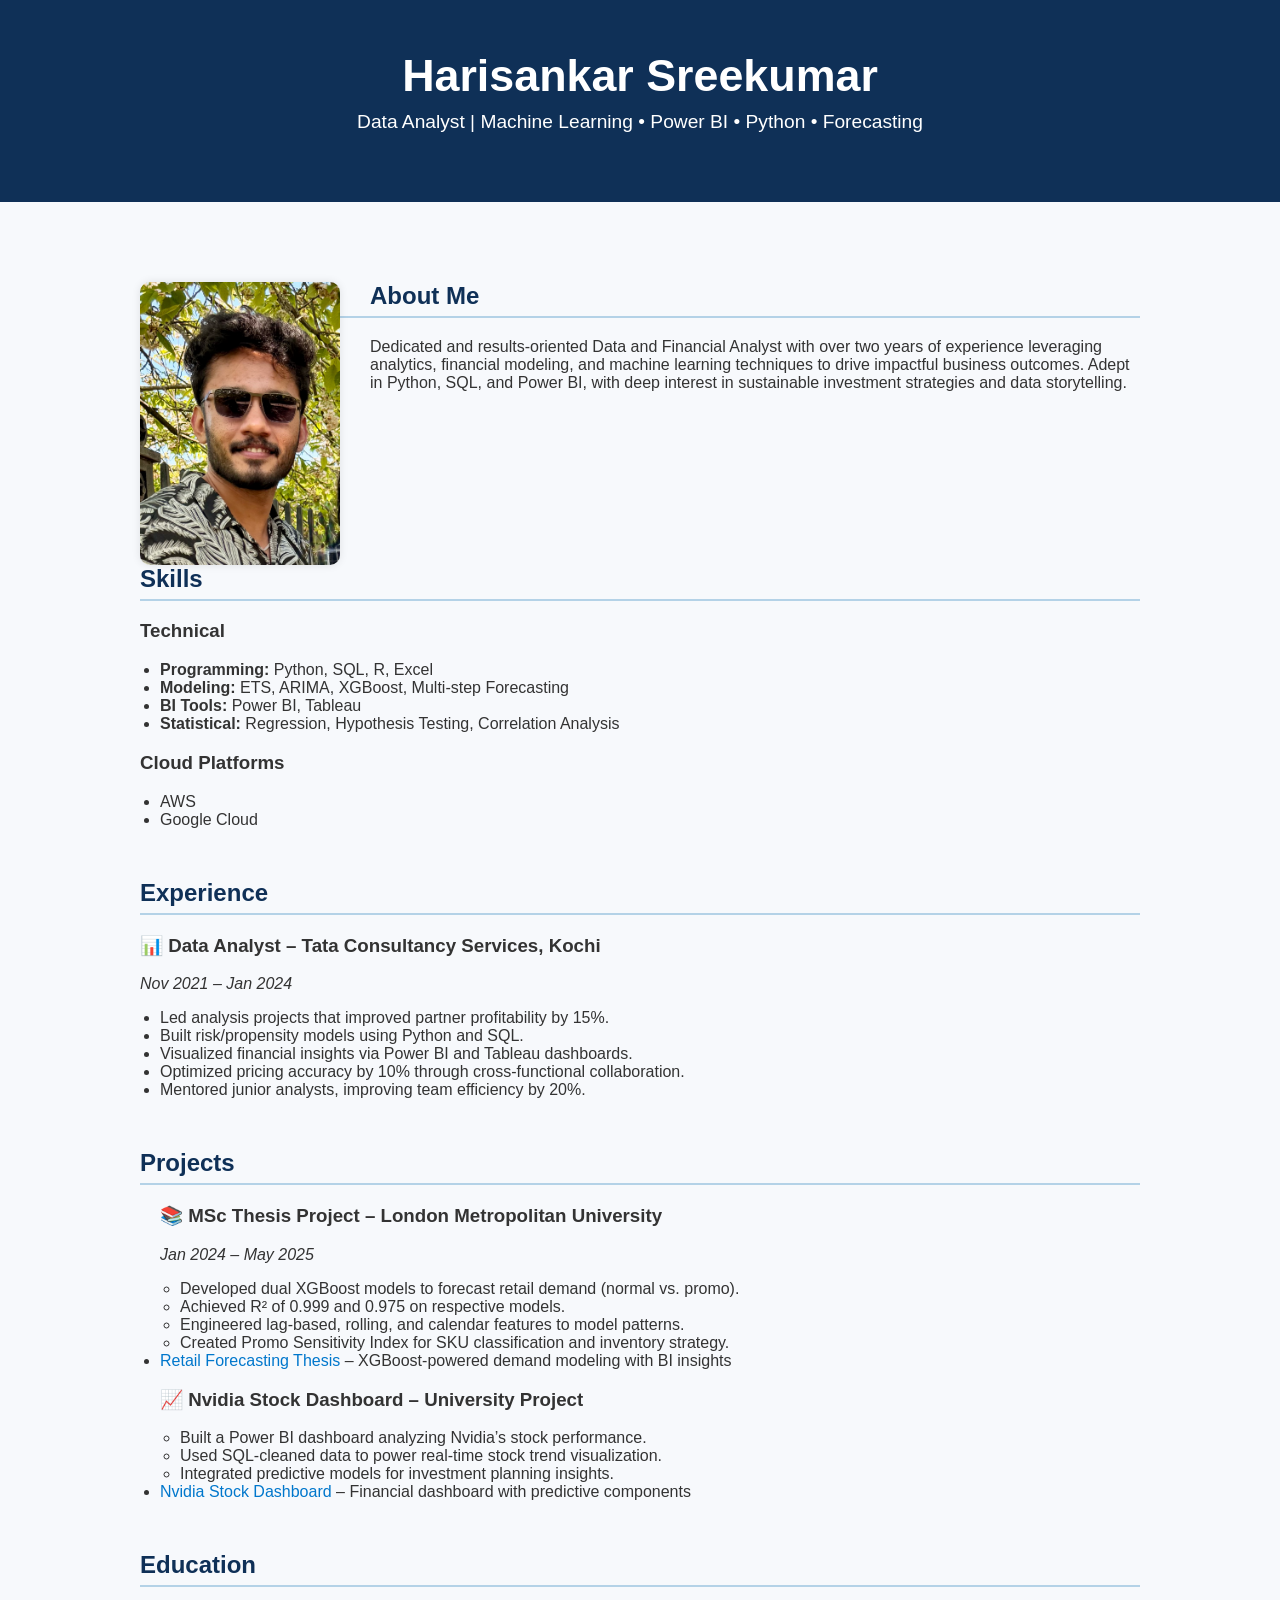
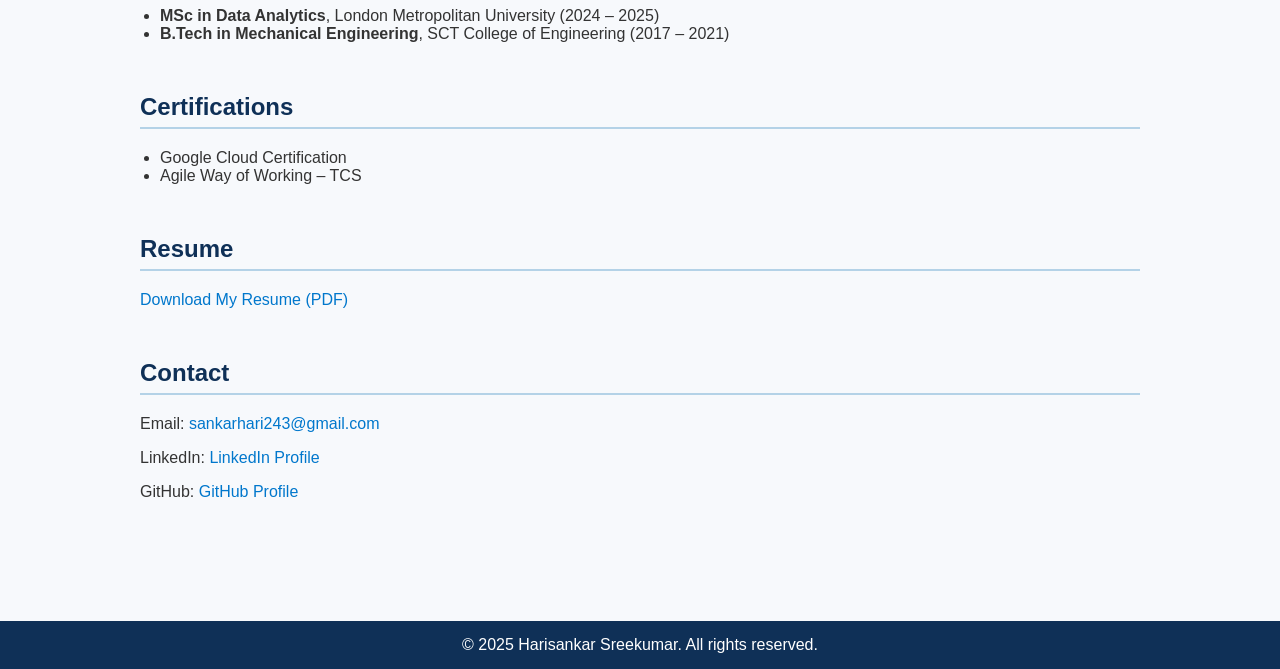
==== index.html @ 7bd5acf5 "Update index.html" ====
<!DOCTYPE html>
<html lang="en">
<head>
  <meta charset="UTF-8" />
  <meta name="viewport" content="width=device-width, initial-scale=1.0"/>
  <title>Harisankar Sreekumar | Data Analyst Portfolio</title>
  <style>
    body {
      font-family: 'Segoe UI', Tahoma, Geneva, Verdana, sans-serif;
      background: #f7f9fc;
      color: #333;
      margin: 0;
      padding: 0;
    }

    header {
      background: #0f3057;
      color: white;
      text-align: center;
      padding: 50px 20px;
    }

    header h1 {
      margin: 0;
      font-size: 2.8rem;
    }

    header p {
      margin-top: 10px;
      font-size: 1.2rem;
      font-weight: 300;
    }

    .container {
      max-width: 1000px;
      margin: auto;
      padding: 30px 20px;
    }

    .about-photo {
      float: left;
      width: 200px;
      margin-right: 30px;
      border-radius: 10px;
      box-shadow: 0 0 8px rgba(0,0,0,0.1);
    }

    h2 {
      color: #0f3057;
      border-bottom: 2px solid #b4d2e7;
      padding-bottom: 6px;
      margin-top: 50px;
    }

    ul {
      padding-left: 20px;
    }

    a {
      color: #0077cc;
      text-decoration: none;
    }

    a:hover {
      text-decoration: underline;
    }

    .section {
      margin-bottom: 40px;
      clear: both;
    }

    footer {
      background: #0f3057;
      color: white;
      text-align: center;
      padding: 15px;
      margin-top: 50px;
    }
  </style>
</head>
<body>

<header>
  <h1>Harisankar Sreekumar</h1>
  <p>Data Analyst | Machine Learning • Power BI • Python • Forecasting</p>
</header>

<div class="container">

  <div class="section">
    <img src="profile.jpg" alt="Harisankar Sreekumar" class="about-photo">
    <h2>About Me</h2>
    <p>
      Dedicated and results-oriented Data and Financial Analyst with over two years of experience leveraging analytics, financial modeling, and machine learning techniques to drive impactful business outcomes. Adept in Python, SQL, and Power BI, with deep interest in sustainable investment strategies and data storytelling.
    </p>
  </div>

  <div class="section">
    <h2>Skills</h2>
    <h3>Technical</h3>
    <ul>
      <li><strong>Programming:</strong> Python, SQL, R, Excel</li>
      <li><strong>Modeling:</strong> ETS, ARIMA, XGBoost, Multi-step Forecasting</li>
      <li><strong>BI Tools:</strong> Power BI, Tableau</li>
      <li><strong>Statistical:</strong> Regression, Hypothesis Testing, Correlation Analysis</li>
    </ul>
    <h3>Cloud Platforms</h3>
    <ul>
      <li>AWS</li>
      <li>Google Cloud</li>
    </ul>
  </div>

  <div class="section">
    <h2>Experience</h2>

    <h3>📊 Data Analyst – Tata Consultancy Services, Kochi</h3>
    <p><em>Nov 2021 – Jan 2024</em></p>
    <ul>
      <li>Led analysis projects that improved partner profitability by 15%.</li>
      <li>Built risk/propensity models using Python and SQL.</li>
      <li>Visualized financial insights via Power BI and Tableau dashboards.</li>
      <li>Optimized pricing accuracy by 10% through cross-functional collaboration.</li>
      <li>Mentored junior analysts, improving team efficiency by 20%.</li>
    </ul>

  </div>

  <div class="section">
    <h2>Projects</h2>
    <ul>
      <h3>📚 MSc Thesis Project – London Metropolitan University</h3>
    <p><em>Jan 2024 – May 2025</em></p>
    <ul>
      <li>Developed dual XGBoost models to forecast retail demand (normal vs. promo).</li>
      <li>Achieved R² of 0.999 and 0.975 on respective models.</li>
      <li>Engineered lag-based, rolling, and calendar features to model patterns.</li>
      <li>Created Promo Sensitivity Index for SKU classification and inventory strategy.</li>
    </ul>
      <li><a href="https://github.com/HarisankarSreekumar/retail-forecasting-thesis" target="_blank">Retail Forecasting Thesis</a> – XGBoost-powered demand modeling with BI insights</li>
       <h3>📈 Nvidia Stock Dashboard – University Project</h3>
    <ul>
      <li>Built a Power BI dashboard analyzing Nvidia’s stock performance.</li>
      <li>Used SQL-cleaned data to power real-time stock trend visualization.</li>
      <li>Integrated predictive models for investment planning insights.</li>
    </ul>
      <li><a href="https://github.com/HarisankarSreekumar/nvidia-stock-dashboard" target="_blank">Nvidia Stock Dashboard</a> – Financial dashboard with predictive components</li>
    </ul>
  </div>

  <div class="section">
    <h2>Education</h2>
    <ul>
      <li><strong>MSc in Data Analytics</strong>, London Metropolitan University (2024 – 2025)</li>
      <li><strong>B.Tech in Mechanical Engineering</strong>, SCT College of Engineering (2017 – 2021)</li>
    </ul>
  </div>

  <div class="section">
    <h2>Certifications</h2>
    <ul>
      <li>Google Cloud Certification</li>
      <li>Agile Way of Working – TCS</li>
    </ul>
  </div>

  <div class="section">
    <h2>Resume</h2>
    <p><a href="resume.pdf" target="_blank">Download My Resume (PDF)</a></p>
  </div>

  <div class="section">
    <h2>Contact</h2>
    <p>Email: <a href="mailto:sankarhari243@gmail.com">sankarhari243@gmail.com</a></p>
    <p>LinkedIn: <a href="https://www.linkedin.com/in/your-linkedin" target="_blank">LinkedIn Profile</a></p>
    <p>GitHub: <a href="https://github.com/HarisankarSreekumar" target="_blank">GitHub Profile</a></p>
  </div>

</div>

<footer>
  &copy; 2025 Harisankar Sreekumar. All rights reserved.
</footer>

</body>
</html>
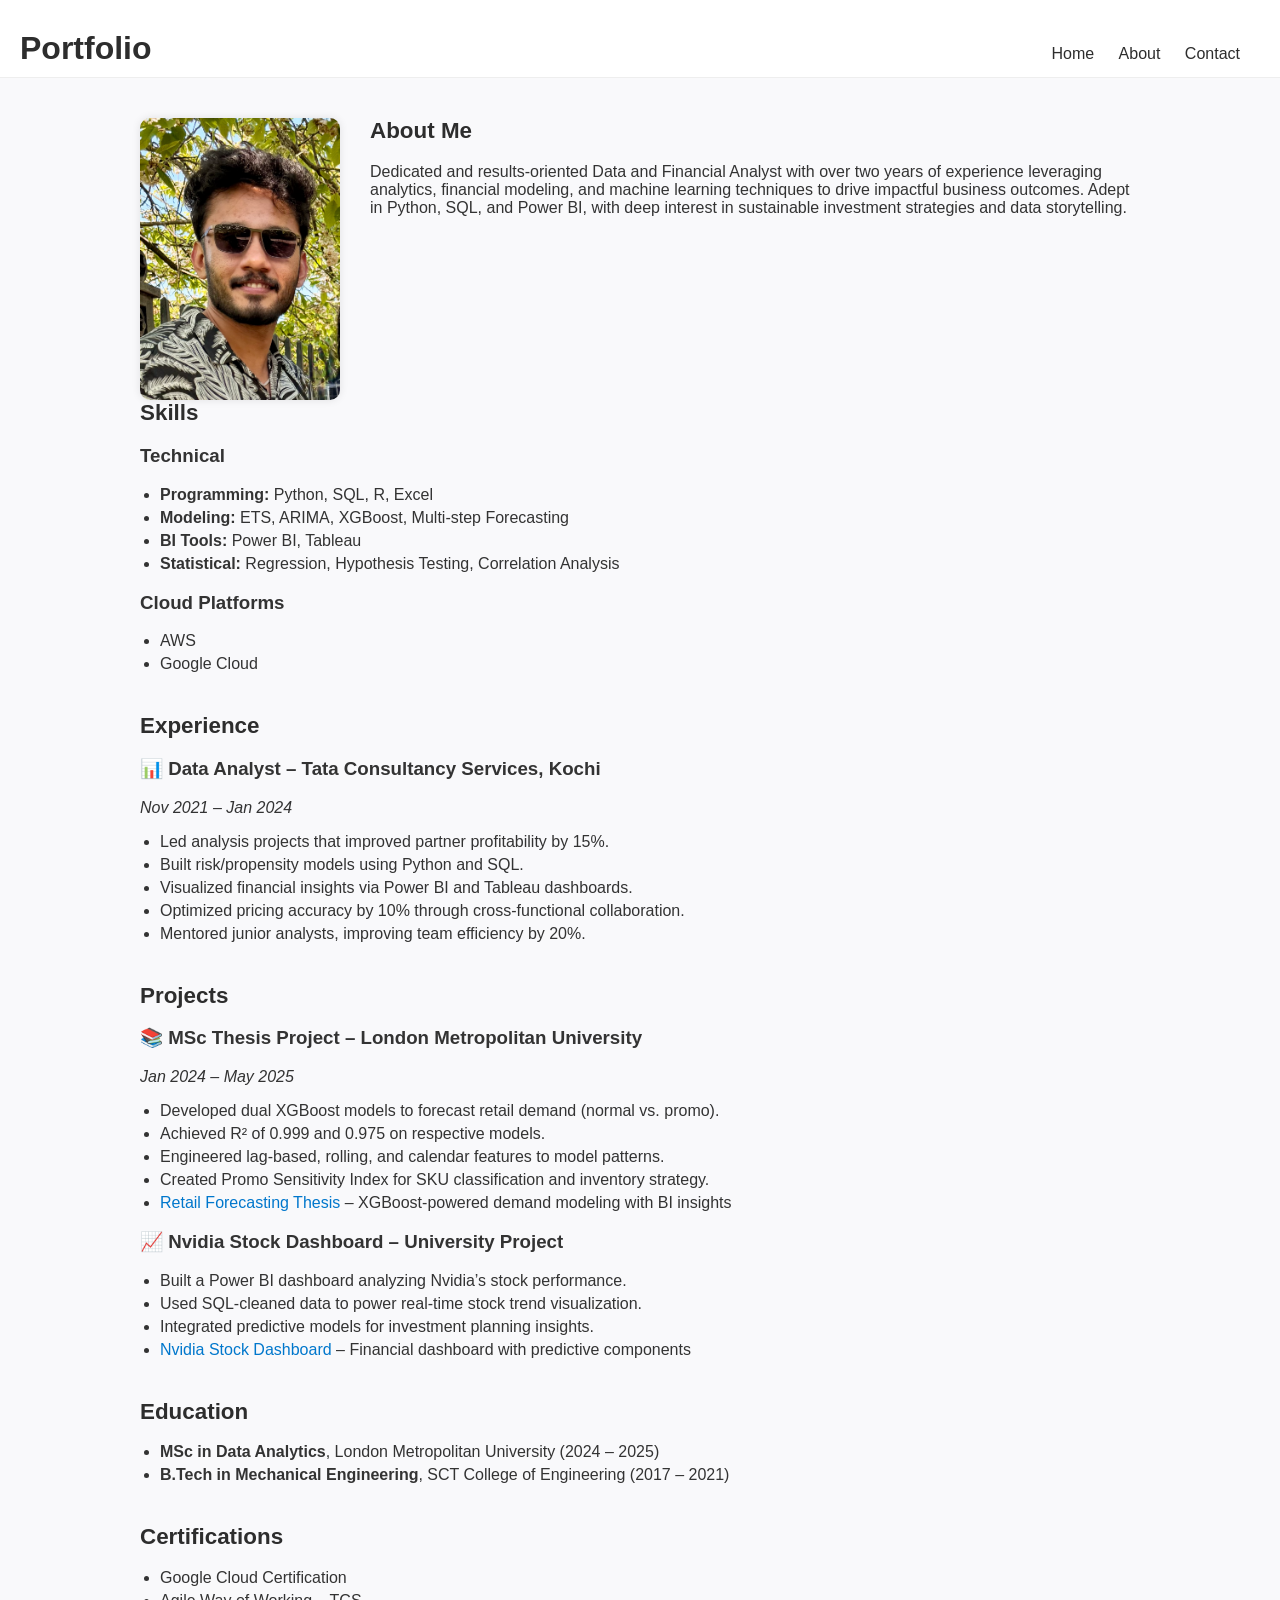
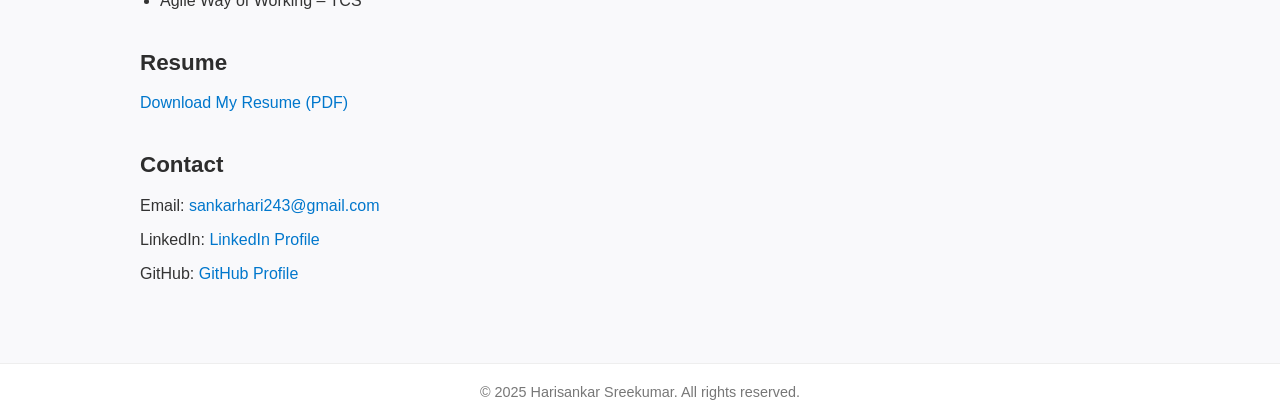
==== commit ebe741ec: "Update index.html" ====
--- a/index.html
+++ b/index.html
@@ -7,34 +7,46 @@
   <style>
     body {
       font-family: 'Segoe UI', Tahoma, Geneva, Verdana, sans-serif;
-      background: #f7f9fc;
+      background: #f9f9fb;
       color: #333;
       margin: 0;
       padding: 0;
     }
 
     header {
-      background: #0f3057;
-      color: white;
-      text-align: center;
-      padding: 50px 20px;
+      background: #fff;
+      padding: 30px 20px 10px;
+      text-align: left;
+      border-bottom: 1px solid #eee;
     }
 
     header h1 {
       margin: 0;
-      font-size: 2.8rem;
+      font-size: 2rem;
+      font-weight: bold;
+      color: #2d2d2d;
     }
 
-    header p {
-      margin-top: 10px;
-      font-size: 1.2rem;
-      font-weight: 300;
+    nav {
+      text-align: right;
+      padding: 10px 20px 0;
+    }
+
+    nav a {
+      color: #2d2d2d;
+      margin-left: 20px;
+      text-decoration: none;
     }
 
     .container {
       max-width: 1000px;
-      margin: auto;
-      padding: 30px 20px;
+      margin: 0 auto;
+      padding: 40px 20px;
+    }
+
+    .section {
+      margin-bottom: 40px;
+      clear: both;
     }
 
     .about-photo {
@@ -46,10 +58,9 @@
     }
 
     h2 {
-      color: #0f3057;
-      border-bottom: 2px solid #b4d2e7;
-      padding-bottom: 6px;
-      margin-top: 50px;
+      color: #2d2d2d;
+      font-size: 1.4rem;
+      margin-top: 0;
     }
 
     ul {
@@ -65,29 +76,34 @@
       text-decoration: underline;
     }
 
-    .section {
-      margin-bottom: 40px;
-      clear: both;
+    li {
+      margin-bottom: 5px;
     }
 
     footer {
-      background: #0f3057;
-      color: white;
+      background: #fff;
+      color: #777;
       text-align: center;
-      padding: 15px;
-      margin-top: 50px;
+      padding: 20px;
+      font-size: 0.9rem;
+      border-top: 1px solid #eee;
     }
   </style>
 </head>
 <body>
 
 <header>
-  <h1>Harisankar Sreekumar</h1>
-  <p>Data Analyst | Machine Learning • Power BI • Python • Forecasting</p>
+  <div style="display: flex; justify-content: space-between; align-items: center;">
+    <h1>Portfolio</h1>
+    <nav>
+      <a href="#">Home</a>
+      <a href="#">About</a>
+      <a href="#">Contact</a>
+    </nav>
+  </div>
 </header>
 
 <div class="container">
-
   <div class="section">
     <img src="profile.jpg" alt="Harisankar Sreekumar" class="about-photo">
     <h2>About Me</h2>
@@ -114,7 +130,6 @@
 
   <div class="section">
     <h2>Experience</h2>
-
     <h3>📊 Data Analyst – Tata Consultancy Services, Kochi</h3>
     <p><em>Nov 2021 – Jan 2024</em></p>
     <ul>
@@ -124,27 +139,24 @@
       <li>Optimized pricing accuracy by 10% through cross-functional collaboration.</li>
       <li>Mentored junior analysts, improving team efficiency by 20%.</li>
     </ul>
-
   </div>
 
   <div class="section">
     <h2>Projects</h2>
-    <ul>
-      <h3>📚 MSc Thesis Project – London Metropolitan University</h3>
+    <h3>📚 MSc Thesis Project – London Metropolitan University</h3>
     <p><em>Jan 2024 – May 2025</em></p>
     <ul>
       <li>Developed dual XGBoost models to forecast retail demand (normal vs. promo).</li>
       <li>Achieved R² of 0.999 and 0.975 on respective models.</li>
       <li>Engineered lag-based, rolling, and calendar features to model patterns.</li>
       <li>Created Promo Sensitivity Index for SKU classification and inventory strategy.</li>
+      <li><a href="https://github.com/HarisankarSreekumar/retail-forecasting-thesis" target="_blank">Retail Forecasting Thesis</a> – XGBoost-powered demand modeling with BI insights</li>
     </ul>
-      <li><a href="https://github.com/HarisankarSreekumar/retail-forecasting-thesis" target="_blank">Retail Forecasting Thesis</a> – XGBoost-powered demand modeling with BI insights</li>
-       <h3>📈 Nvidia Stock Dashboard – University Project</h3>
+    <h3>📈 Nvidia Stock Dashboard – University Project</h3>
     <ul>
       <li>Built a Power BI dashboard analyzing Nvidia’s stock performance.</li>
       <li>Used SQL-cleaned data to power real-time stock trend visualization.</li>
       <li>Integrated predictive models for investment planning insights.</li>
-    </ul>
       <li><a href="https://github.com/HarisankarSreekumar/nvidia-stock-dashboard" target="_blank">Nvidia Stock Dashboard</a> – Financial dashboard with predictive components</li>
     </ul>
   </div>
@@ -176,7 +188,6 @@
     <p>LinkedIn: <a href="https://www.linkedin.com/in/your-linkedin" target="_blank">LinkedIn Profile</a></p>
     <p>GitHub: <a href="https://github.com/HarisankarSreekumar" target="_blank">GitHub Profile</a></p>
   </div>
-
 </div>
 
 <footer>
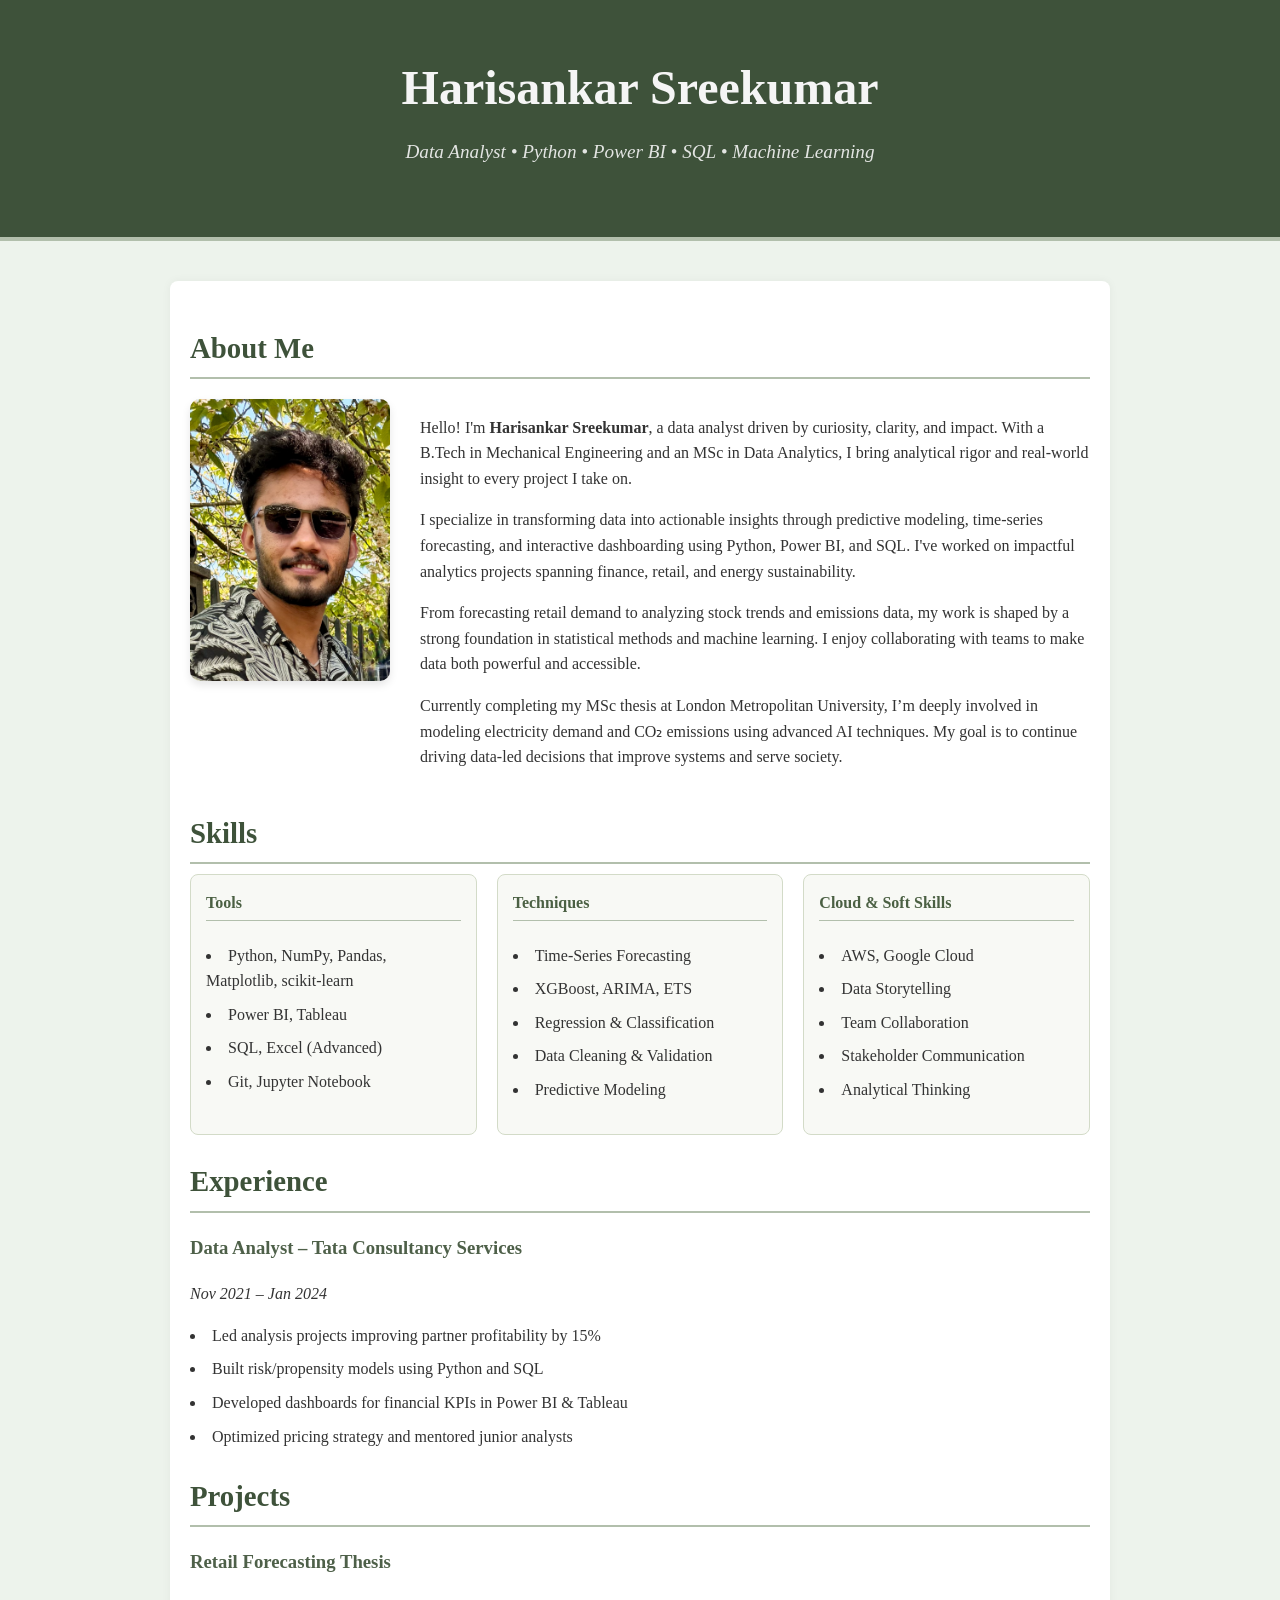
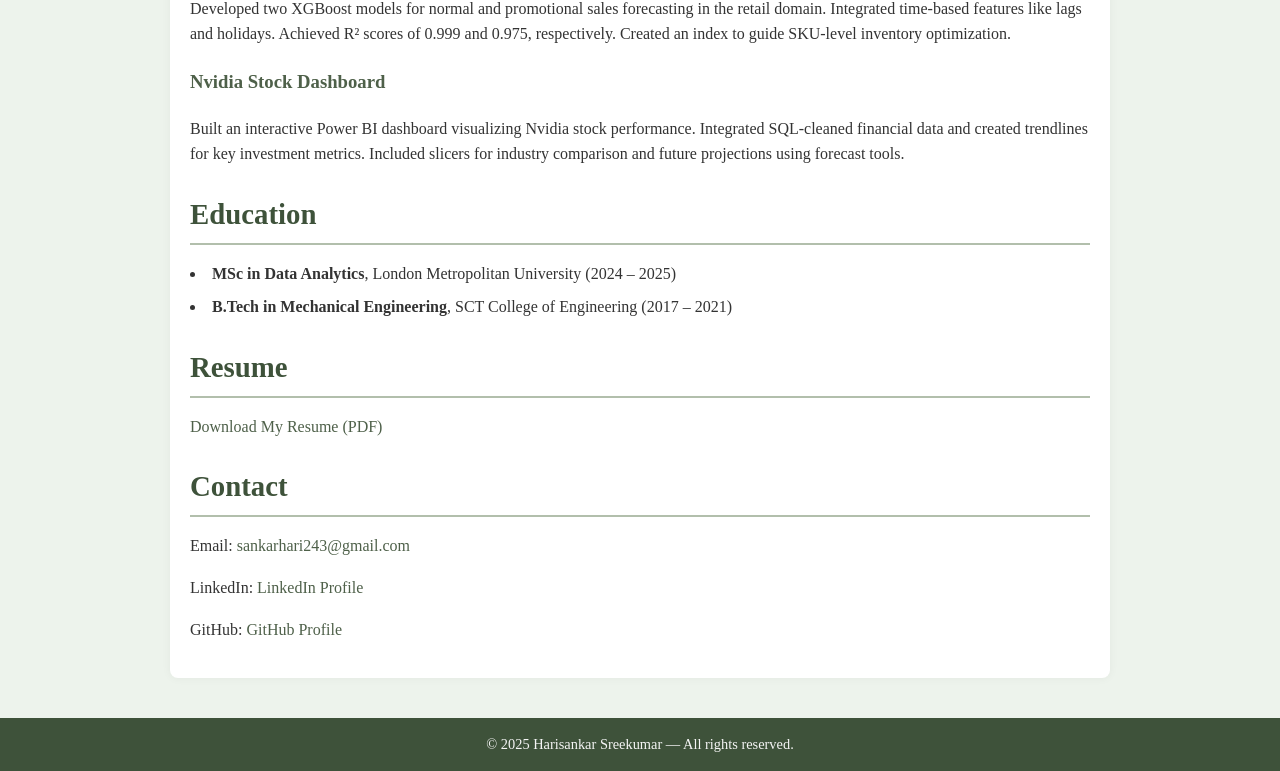
==== commit 39ad2ea2: "Update index.html" ====
--- a/index.html
+++ b/index.html
@@ -1,197 +1,217 @@
 <!DOCTYPE html>
 <html lang="en">
 <head>
-  <meta charset="UTF-8" />
+  <meta charset="UTF-8"/>
   <meta name="viewport" content="width=device-width, initial-scale=1.0"/>
   <title>Harisankar Sreekumar | Data Analyst Portfolio</title>
   <style>
     body {
-      font-family: 'Segoe UI', Tahoma, Geneva, Verdana, sans-serif;
-      background: #f9f9fb;
+      font-family: 'Georgia', serif;
+      line-height: 1.6;
+      background: #edf3ec;
       color: #333;
       margin: 0;
-      padding: 0;
-    }
-
+    }
     header {
-      background: #fff;
-      padding: 30px 20px 10px;
-      text-align: left;
-      border-bottom: 1px solid #eee;
-    }
-
+      background: #3e523a;
+      color: #f5f5f5;
+      padding: 50px 20px;
+      text-align: center;
+      border-bottom: 4px solid #b2bfac;
+    }
     header h1 {
       margin: 0;
-      font-size: 2rem;
-      font-weight: bold;
-      color: #2d2d2d;
-    }
-
-    nav {
-      text-align: right;
-      padding: 10px 20px 0;
-    }
-
-    nav a {
-      color: #2d2d2d;
-      margin-left: 20px;
+      font-size: 3rem;
+    }
+    header p {
+      margin-top: 10px;
+      font-size: 1.2rem;
+      opacity: 0.9;
+    }
+    .container {
+      max-width: 900px;
+      margin: 40px auto;
+      padding: 20px;
+      background: #fff;
+      box-shadow: 0 0 10px rgba(0,0,0,0.05);
+      border-radius: 8px;
+    }
+    h2 {
+      color: #3e523a;
+      font-size: 1.8rem;
+      margin-bottom: 10px;
+      padding-bottom: 6px;
+      border-bottom: 2px solid #b2bfac;
+    }
+    h3 {
+      color: #4e6049;
+      margin-top: 20px;
+    }
+    ul {
+      list-style-type: disc;
+      list-style-position: inside;
+      margin-left: 0;
+      padding-left: 0;
+    }
+    ul li {
+      margin-bottom: 8px;
+    }
+    a {
+      color: #4e6049;
       text-decoration: none;
     }
-
-    .container {
-      max-width: 1000px;
-      margin: 0 auto;
-      padding: 40px 20px;
-    }
-
-    .section {
-      margin-bottom: 40px;
-      clear: both;
-    }
-
-    .about-photo {
-      float: left;
-      width: 200px;
-      margin-right: 30px;
-      border-radius: 10px;
-      box-shadow: 0 0 8px rgba(0,0,0,0.1);
-    }
-
-    h2 {
-      color: #2d2d2d;
-      font-size: 1.4rem;
-      margin-top: 0;
-    }
-
-    ul {
-      padding-left: 20px;
-    }
-
-    a {
-      color: #0077cc;
-      text-decoration: none;
-    }
-
     a:hover {
       text-decoration: underline;
-    }
-
-    li {
-      margin-bottom: 5px;
-    }
-
+      color: #2c3a25;
+    }
+    .skills-grid {
+      display: flex;
+      flex-wrap: wrap;
+      gap: 20px;
+    }
+    .skill-box {
+      flex: 1 1 28%;
+      background: #f8f9f5;
+      border: 1px solid #d3dbc8;
+      border-radius: 8px;
+      padding: 15px;
+    }
+    .skill-box h4 {
+      margin-top: 0;
+      color: #4b6043;
+      border-bottom: 1px solid #b2bfac;
+      padding-bottom: 5px;
+    }
+    .about-section {
+      display: flex;
+      align-items: flex-start;
+      gap: 30px;
+      flex-wrap: wrap;
+      margin-top: 20px;
+    }
+    .about-photo {
+      flex: 0 0 200px;
+      max-width: 200px;
+      border-radius: 10px;
+      object-fit: cover;
+      box-shadow: 0 4px 8px rgba(0,0,0,0.1);
+    }
+    .about-text {
+      flex: 1;
+      min-width: 260px;
+    }
     footer {
-      background: #fff;
-      color: #777;
+      background: #3e523a;
+      color: #f5f5f5;
       text-align: center;
-      padding: 20px;
+      padding: 15px;
       font-size: 0.9rem;
-      border-top: 1px solid #eee;
+      margin-top: 40px;
     }
   </style>
 </head>
 <body>
 
 <header>
-  <div style="display: flex; justify-content: space-between; align-items: center;">
-    <h1>Portfolio</h1>
-    <nav>
-      <a href="#">Home</a>
-      <a href="#">About</a>
-      <a href="#">Contact</a>
-    </nav>
-  </div>
+  <h1>Harisankar Sreekumar</h1>
+  <p><em>Data Analyst • Python • Power BI • SQL • Machine Learning</em></p>
 </header>
 
 <div class="container">
-  <div class="section">
-    <img src="profile.jpg" alt="Harisankar Sreekumar" class="about-photo">
+
+  <section>
     <h2>About Me</h2>
-    <p>
-      Dedicated and results-oriented Data and Financial Analyst with over two years of experience leveraging analytics, financial modeling, and machine learning techniques to drive impactful business outcomes. Adept in Python, SQL, and Power BI, with deep interest in sustainable investment strategies and data storytelling.
-    </p>
-  </div>
-
-  <div class="section">
+    <div class="about-section">
+      <img src="profile.jpg" alt="Harisankar Sreekumar" class="about-photo" />
+      <div class="about-text">
+        <p>Hello! I'm <strong>Harisankar Sreekumar</strong>, a data analyst driven by curiosity, clarity, and impact. With a B.Tech in Mechanical Engineering and an MSc in Data Analytics, I bring analytical rigor and real-world insight to every project I take on.</p>
+        <p>I specialize in transforming data into actionable insights through predictive modeling, time-series forecasting, and interactive dashboarding using Python, Power BI, and SQL. I've worked on impactful analytics projects spanning finance, retail, and energy sustainability.</p>
+        <p>From forecasting retail demand to analyzing stock trends and emissions data, my work is shaped by a strong foundation in statistical methods and machine learning. I enjoy collaborating with teams to make data both powerful and accessible.</p>
+        <p>Currently completing my MSc thesis at London Metropolitan University, I’m deeply involved in modeling electricity demand and CO₂ emissions using advanced AI techniques. My goal is to continue driving data-led decisions that improve systems and serve society.</p>
+      </div>
+    </div>
+  </section>
+
+  <section>
     <h2>Skills</h2>
-    <h3>Technical</h3>
-    <ul>
-      <li><strong>Programming:</strong> Python, SQL, R, Excel</li>
-      <li><strong>Modeling:</strong> ETS, ARIMA, XGBoost, Multi-step Forecasting</li>
-      <li><strong>BI Tools:</strong> Power BI, Tableau</li>
-      <li><strong>Statistical:</strong> Regression, Hypothesis Testing, Correlation Analysis</li>
-    </ul>
-    <h3>Cloud Platforms</h3>
-    <ul>
-      <li>AWS</li>
-      <li>Google Cloud</li>
-    </ul>
-  </div>
-
-  <div class="section">
+    <div class="skills-grid">
+      <div class="skill-box">
+        <h4>Tools</h4>
+        <ul>
+          <li>Python, NumPy, Pandas, Matplotlib, scikit-learn</li>
+          <li>Power BI, Tableau</li>
+          <li>SQL, Excel (Advanced)</li>
+          <li>Git, Jupyter Notebook</li>
+        </ul>
+      </div>
+      <div class="skill-box">
+        <h4>Techniques</h4>
+        <ul>
+          <li>Time-Series Forecasting</li>
+          <li>XGBoost, ARIMA, ETS</li>
+          <li>Regression & Classification</li>
+          <li>Data Cleaning & Validation</li>
+          <li>Predictive Modeling</li>
+        </ul>
+      </div>
+      <div class="skill-box">
+        <h4>Cloud & Soft Skills</h4>
+        <ul>
+          <li>AWS, Google Cloud</li>
+          <li>Data Storytelling</li>
+          <li>Team Collaboration</li>
+          <li>Stakeholder Communication</li>
+          <li>Analytical Thinking</li>
+        </ul>
+      </div>
+    </div>
+  </section>
+
+  <section>
     <h2>Experience</h2>
-    <h3>📊 Data Analyst – Tata Consultancy Services, Kochi</h3>
+    <h3>Data Analyst – Tata Consultancy Services</h3>
     <p><em>Nov 2021 – Jan 2024</em></p>
     <ul>
-      <li>Led analysis projects that improved partner profitability by 15%.</li>
-      <li>Built risk/propensity models using Python and SQL.</li>
-      <li>Visualized financial insights via Power BI and Tableau dashboards.</li>
-      <li>Optimized pricing accuracy by 10% through cross-functional collaboration.</li>
-      <li>Mentored junior analysts, improving team efficiency by 20%.</li>
+      <li>Led analysis projects improving partner profitability by 15%</li>
+      <li>Built risk/propensity models using Python and SQL</li>
+      <li>Developed dashboards for financial KPIs in Power BI & Tableau</li>
+      <li>Optimized pricing strategy and mentored junior analysts</li>
     </ul>
-  </div>
-
-  <div class="section">
+  </section>
+
+  <section>
     <h2>Projects</h2>
-    <h3>📚 MSc Thesis Project – London Metropolitan University</h3>
-    <p><em>Jan 2024 – May 2025</em></p>
-    <ul>
-      <li>Developed dual XGBoost models to forecast retail demand (normal vs. promo).</li>
-      <li>Achieved R² of 0.999 and 0.975 on respective models.</li>
-      <li>Engineered lag-based, rolling, and calendar features to model patterns.</li>
-      <li>Created Promo Sensitivity Index for SKU classification and inventory strategy.</li>
-      <li><a href="https://github.com/HarisankarSreekumar/retail-forecasting-thesis" target="_blank">Retail Forecasting Thesis</a> – XGBoost-powered demand modeling with BI insights</li>
-    </ul>
-    <h3>📈 Nvidia Stock Dashboard – University Project</h3>
-    <ul>
-      <li>Built a Power BI dashboard analyzing Nvidia’s stock performance.</li>
-      <li>Used SQL-cleaned data to power real-time stock trend visualization.</li>
-      <li>Integrated predictive models for investment planning insights.</li>
-      <li><a href="https://github.com/HarisankarSreekumar/nvidia-stock-dashboard" target="_blank">Nvidia Stock Dashboard</a> – Financial dashboard with predictive components</li>
-    </ul>
-  </div>
-
-  <div class="section">
+    <h3><a href="https://github.com/HarisankarSreekumar/retail-forecasting-thesis" target="_blank">Retail Forecasting Thesis</a></h3>
+    <p>Developed two XGBoost models for normal and promotional sales forecasting in the retail domain. Integrated time-based features like lags and holidays. Achieved R² scores of 0.999 and 0.975, respectively. Created an index to guide SKU-level inventory optimization.</p>
+
+    <h3><a href="https://github.com/HarisankarSreekumar/nvidia-stock-dashboard" target="_blank">Nvidia Stock Dashboard</a></h3>
+    <p>Built an interactive Power BI dashboard visualizing Nvidia stock performance. Integrated SQL-cleaned financial data and created trendlines for key investment metrics. Included slicers for industry comparison and future projections using forecast tools.</p>
+  </section>
+
+  <section>
     <h2>Education</h2>
     <ul>
       <li><strong>MSc in Data Analytics</strong>, London Metropolitan University (2024 – 2025)</li>
       <li><strong>B.Tech in Mechanical Engineering</strong>, SCT College of Engineering (2017 – 2021)</li>
     </ul>
-  </div>
-
-  <div class="section">
-    <h2>Certifications</h2>
-    <ul>
-      <li>Google Cloud Certification</li>
-      <li>Agile Way of Working – TCS</li>
-    </ul>
-  </div>
-
-  <div class="section">
+  </section>
+
+  <section>
     <h2>Resume</h2>
     <p><a href="resume.pdf" target="_blank">Download My Resume (PDF)</a></p>
-  </div>
-
-  <div class="section">
+  </section>
+
+  <section>
     <h2>Contact</h2>
     <p>Email: <a href="mailto:sankarhari243@gmail.com">sankarhari243@gmail.com</a></p>
     <p>LinkedIn: <a href="https://www.linkedin.com/in/your-linkedin" target="_blank">LinkedIn Profile</a></p>
     <p>GitHub: <a href="https://github.com/HarisankarSreekumar" target="_blank">GitHub Profile</a></p>
-  </div>
+  </section>
+
 </div>
 
 <footer>
-  &copy; 2025 Harisankar Sreekumar. All rights reserved.
+  &copy; 2025 Harisankar Sreekumar — All rights reserved.
 </footer>
 
 </body>
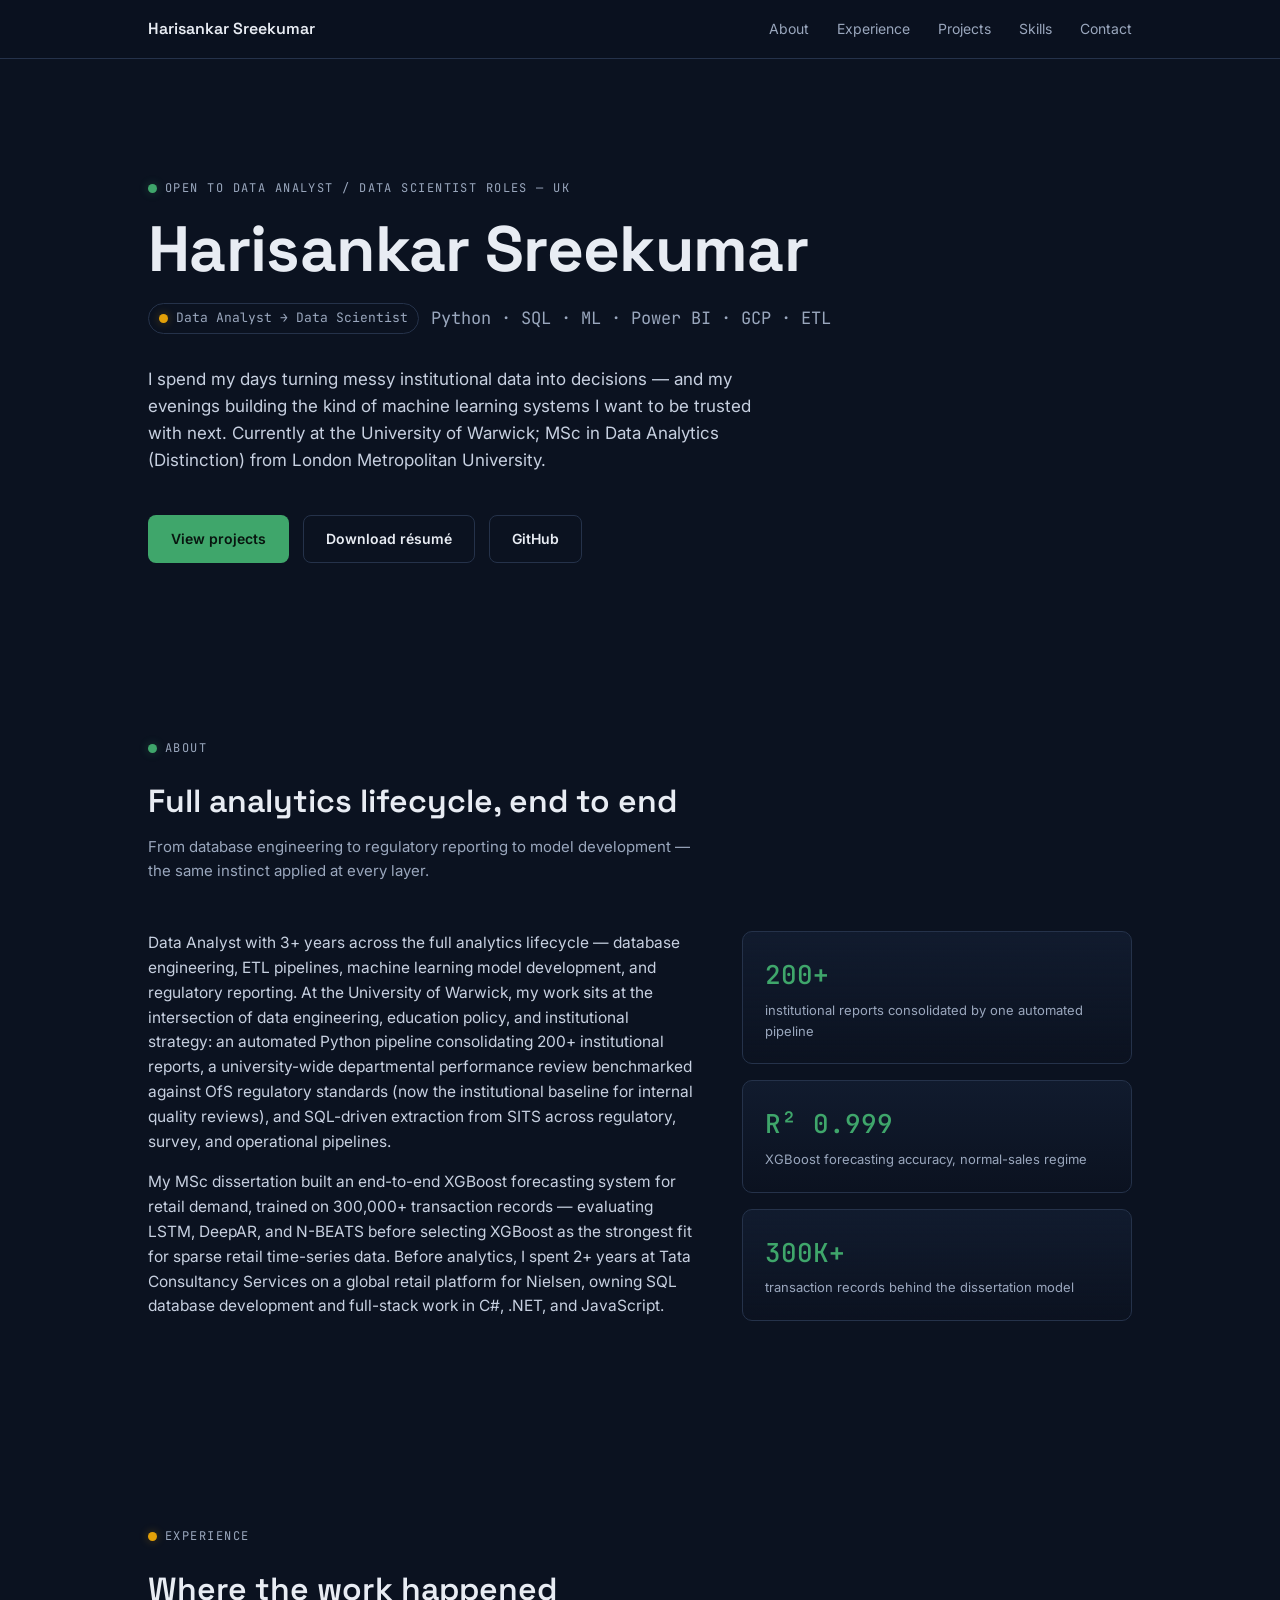
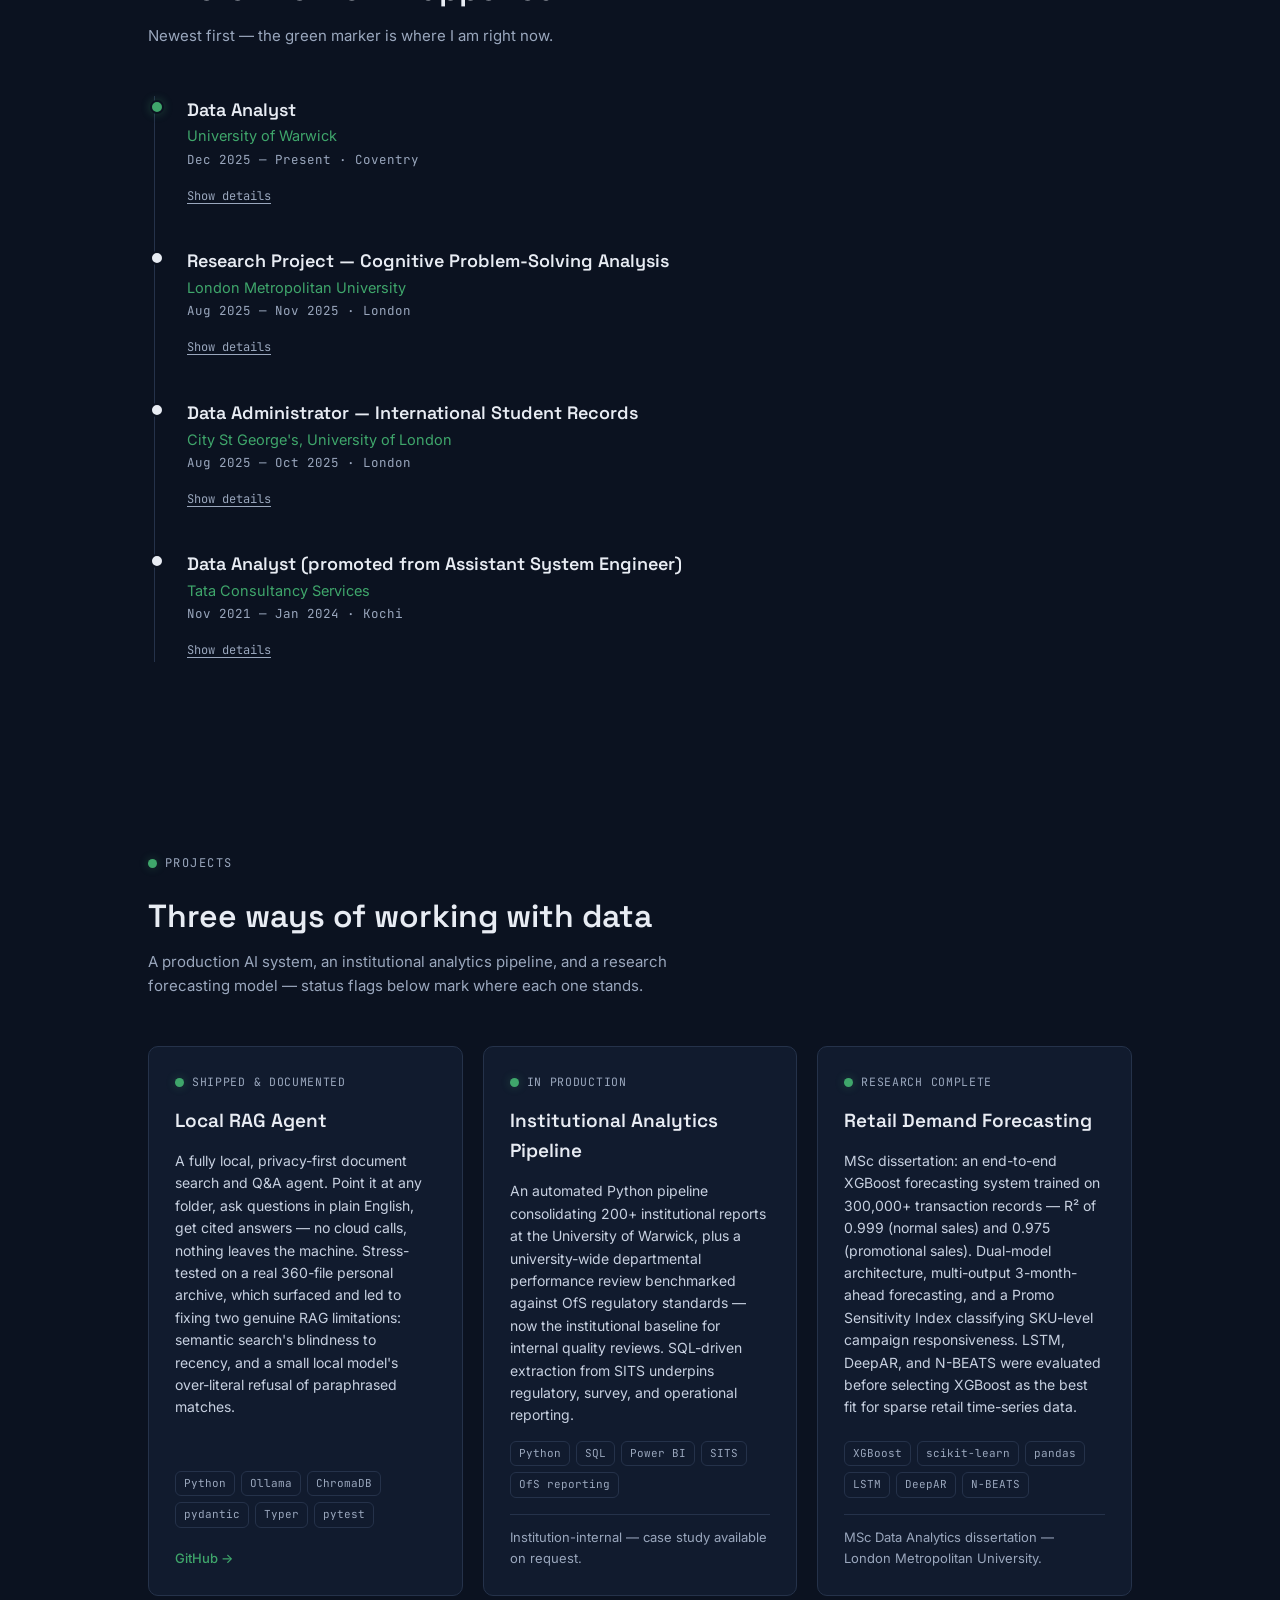
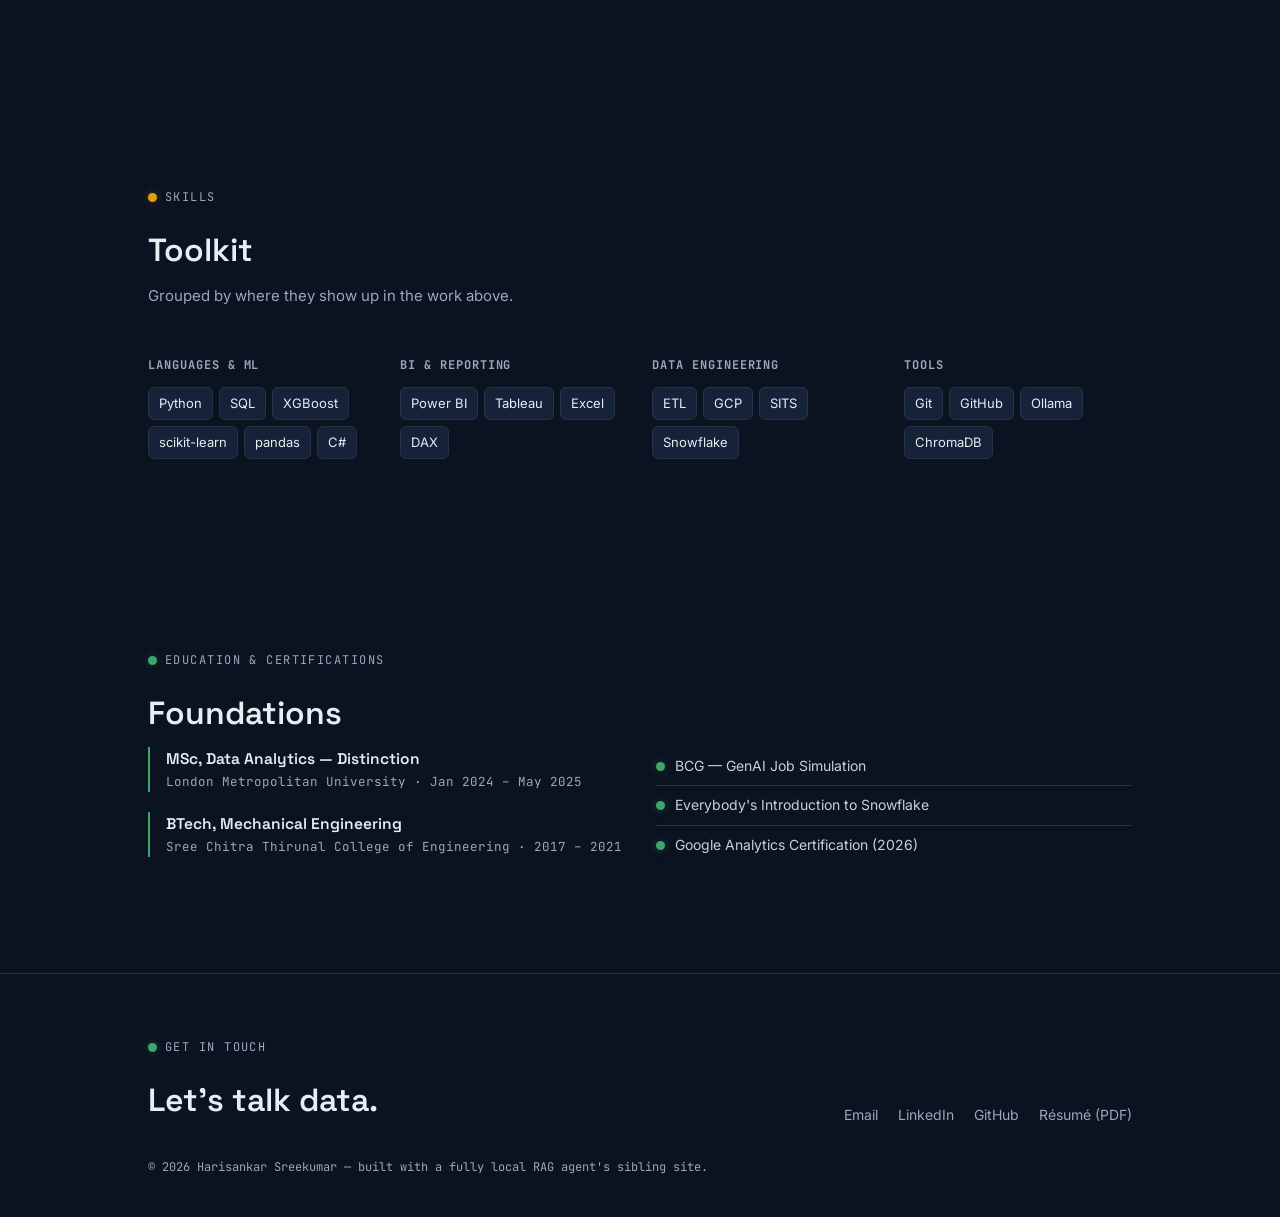
==== commit 391d1dcd: "Add files via upload" ====
--- a/index.html
+++ b/index.html
@@ -1,218 +1,506 @@
 <!DOCTYPE html>
 <html lang="en">
 <head>
-  <meta charset="UTF-8"/>
-  <meta name="viewport" content="width=device-width, initial-scale=1.0"/>
-  <title>Harisankar Sreekumar | Data Analyst Portfolio</title>
-  <style>
-    body {
-      font-family: 'Georgia', serif;
-      line-height: 1.6;
-      background: #edf3ec;
-      color: #333;
-      margin: 0;
-    }
-    header {
-      background: #3e523a;
-      color: #f5f5f5;
-      padding: 50px 20px;
-      text-align: center;
-      border-bottom: 4px solid #b2bfac;
-    }
-    header h1 {
-      margin: 0;
-      font-size: 3rem;
-    }
-    header p {
-      margin-top: 10px;
-      font-size: 1.2rem;
-      opacity: 0.9;
-    }
-    .container {
-      max-width: 900px;
-      margin: 40px auto;
-      padding: 20px;
-      background: #fff;
-      box-shadow: 0 0 10px rgba(0,0,0,0.05);
-      border-radius: 8px;
-    }
-    h2 {
-      color: #3e523a;
-      font-size: 1.8rem;
-      margin-bottom: 10px;
-      padding-bottom: 6px;
-      border-bottom: 2px solid #b2bfac;
-    }
-    h3 {
-      color: #4e6049;
-      margin-top: 20px;
-    }
-    ul {
-      list-style-type: disc;
-      list-style-position: inside;
-      margin-left: 0;
-      padding-left: 0;
-    }
-    ul li {
-      margin-bottom: 8px;
-    }
-    a {
-      color: #4e6049;
-      text-decoration: none;
-    }
-    a:hover {
-      text-decoration: underline;
-      color: #2c3a25;
-    }
-    .skills-grid {
-      display: flex;
-      flex-wrap: wrap;
-      gap: 20px;
-    }
-    .skill-box {
-      flex: 1 1 28%;
-      background: #f8f9f5;
-      border: 1px solid #d3dbc8;
-      border-radius: 8px;
-      padding: 15px;
-    }
-    .skill-box h4 {
-      margin-top: 0;
-      color: #4b6043;
-      border-bottom: 1px solid #b2bfac;
-      padding-bottom: 5px;
-    }
-    .about-section {
-      display: flex;
-      align-items: flex-start;
-      gap: 30px;
-      flex-wrap: wrap;
-      margin-top: 20px;
-    }
-    .about-photo {
-      flex: 0 0 200px;
-      max-width: 200px;
-      border-radius: 10px;
-      object-fit: cover;
-      box-shadow: 0 4px 8px rgba(0,0,0,0.1);
-    }
-    .about-text {
-      flex: 1;
-      min-width: 260px;
-    }
-    footer {
-      background: #3e523a;
-      color: #f5f5f5;
-      text-align: center;
-      padding: 15px;
-      font-size: 0.9rem;
-      margin-top: 40px;
-    }
-  </style>
+<meta charset="UTF-8">
+<meta name="viewport" content="width=device-width, initial-scale=1.0">
+<title>Harisankar Sreekumar — Data Analyst → Data Scientist</title>
+<meta name="description" content="Portfolio of Harisankar Sreekumar — Data Analyst transitioning to Data Scientist. Python, SQL, ML, Power BI, ETL.">
+<link rel="preconnect" href="https://fonts.googleapis.com">
+<link rel="preconnect" href="https://fonts.gstatic.com" crossorigin>
+<link href="https://fonts.googleapis.com/css2?family=Space+Grotesk:wght@400;500;600;700&family=Inter:wght@400;500;600&family=JetBrains+Mono:wght@400;500&display=swap" rel="stylesheet">
+<style>
+  :root{
+    --ink:#0B1220;
+    --ink-2:#111B2E;
+    --paper:#E8ECF3;
+    --paper-dim:#9AA7BD;
+    --green:#3FA66B;
+    --green-glow:#3FA66B55;
+    --amber:#E3A008;
+    --coral:#E1523D;
+    --line:#25324A;
+    --radius:10px;
+    --display:'Space Grotesk',sans-serif;
+    --body:'Inter',sans-serif;
+    --mono:'JetBrains Mono',monospace;
+  }
+  *{box-sizing:border-box; margin:0; padding:0;}
+  html{scroll-behavior:smooth;}
+  @media (prefers-reduced-motion: reduce){
+    html{scroll-behavior:auto;}
+    *{animation-duration:0.01ms !important; animation-iteration-count:1 !important; transition-duration:0.01ms !important;}
+  }
+  body{
+    background:var(--ink);
+    color:var(--paper);
+    font-family:var(--body);
+    line-height:1.6;
+    -webkit-font-smoothing:antialiased;
+  }
+  a{color:inherit;}
+  .wrap{max-width:1040px; margin:0 auto; padding:0 28px;}
+  section{padding:96px 0;}
+  @media (max-width:640px){ section{padding:64px 0;} }
+
+  /* ---- flag dot, the signature element ---- */
+  .flag{
+    display:inline-block; width:9px; height:9px; border-radius:50%;
+    box-shadow:0 0 0 3px transparent;
+    flex-shrink:0;
+  }
+  .flag.green{background:var(--green); box-shadow:0 0 10px var(--green-glow);}
+  .flag.amber{background:var(--amber); box-shadow:0 0 10px #E3A00855;}
+  .flag.coral{background:var(--coral); box-shadow:0 0 10px #E1523D55;}
+
+  .eyebrow{
+    font-family:var(--mono); font-size:12px; letter-spacing:0.12em; text-transform:uppercase;
+    color:var(--paper-dim); display:flex; align-items:center; gap:8px; margin-bottom:18px;
+  }
+
+  /* ---- nav ---- */
+  nav{
+    position:sticky; top:0; z-index:50;
+    background:rgba(11,18,32,0.85); backdrop-filter:blur(10px);
+    border-bottom:1px solid var(--line);
+  }
+  nav .wrap{display:flex; align-items:center; justify-content:space-between; padding:16px 28px;}
+  .nav-name{font-family:var(--display); font-weight:600; font-size:16px;}
+  .nav-links{display:flex; gap:28px; font-size:14px; color:var(--paper-dim);}
+  .nav-links a{text-decoration:none; transition:color .2s;}
+  .nav-links a:hover{color:var(--paper);}
+  .nav-links a:focus-visible{outline:2px solid var(--green); outline-offset:4px; border-radius:4px;}
+  @media (max-width:640px){ .nav-links{display:none;} }
+
+  /* ---- hero ---- */
+  .hero{padding-top:120px; padding-bottom:80px;}
+  .hero h1{
+    font-family:var(--display); font-weight:700;
+    font-size:clamp(38px, 6vw, 64px); line-height:1.05; letter-spacing:-0.01em;
+    margin-bottom:20px;
+  }
+  .hero .role-line{
+    display:flex; align-items:center; gap:12px; flex-wrap:wrap;
+    font-family:var(--mono); font-size:clamp(14px,2vw,17px); color:var(--paper-dim);
+    margin-bottom:32px;
+  }
+  .transition-flag{
+    display:inline-flex; align-items:center; gap:8px;
+    font-family:var(--mono); font-size:13px; padding:4px 10px;
+    border:1px solid var(--line); border-radius:999px; color:var(--paper-dim);
+  }
+  .transition-flag .flag{animation:pulseFlag 3.2s ease-in-out infinite;}
+  @keyframes pulseFlag{
+    0%,100%{background:var(--amber); box-shadow:0 0 10px #E3A00855;}
+    50%{background:var(--green); box-shadow:0 0 10px var(--green-glow);}
+  }
+  .hero p.lede{
+    max-width:620px; font-size:17px; color:#C7D0E0; margin-bottom:40px;
+  }
+  .hero-actions{display:flex; gap:14px; flex-wrap:wrap;}
+  .btn{
+    font-family:var(--body); font-weight:600; font-size:14px;
+    padding:12px 22px; border-radius:8px; text-decoration:none;
+    display:inline-flex; align-items:center; gap:8px;
+    transition:transform .15s ease, background .2s ease, border-color .2s ease;
+    border:1px solid transparent;
+  }
+  .btn:focus-visible{outline:2px solid var(--green); outline-offset:2px;}
+  .btn-primary{background:var(--green); color:#08150F;}
+  .btn-primary:hover{transform:translateY(-2px); background:#4bbf7c;}
+  .btn-ghost{border-color:var(--line); color:var(--paper);}
+  .btn-ghost:hover{border-color:var(--paper-dim); transform:translateY(-2px);}
+
+  /* ---- section headers ---- */
+  h2.section-title{
+    font-family:var(--display); font-weight:600; font-size:clamp(24px,3vw,32px);
+    margin-bottom:8px;
+  }
+  .section-sub{color:var(--paper-dim); font-size:15px; margin-bottom:48px; max-width:560px;}
+
+  /* ---- reveal on scroll ---- */
+  .reveal{opacity:0; transform:translateY(16px); transition:opacity .6s ease, transform .6s ease;}
+  .reveal.in{opacity:1; transform:translateY(0);}
+
+  /* ---- about ---- */
+  .about-grid{display:grid; grid-template-columns:1.4fr 1fr; gap:48px;}
+  @media (max-width:760px){ .about-grid{grid-template-columns:1fr;} }
+  .about-text p{color:#C7D0E0; margin-bottom:16px; font-size:15.5px;}
+  .stat-block{
+    border:1px solid var(--line); border-radius:var(--radius); padding:22px;
+    background:linear-gradient(180deg, var(--ink-2), transparent);
+  }
+  .stat-block + .stat-block{margin-top:16px;}
+  .stat-num{font-family:var(--mono); font-size:26px; color:var(--green); font-weight:500;}
+  .stat-label{font-size:13px; color:var(--paper-dim); margin-top:4px;}
+
+  /* ---- experience timeline ---- */
+  .timeline{border-left:1px solid var(--line); margin-left:6px;}
+  .tl-item{position:relative; padding:0 0 40px 32px;}
+  .tl-item:last-child{padding-bottom:0;}
+  .tl-item::before{
+    content:""; position:absolute; left:-5.5px; top:4px;
+    width:10px; height:10px; border-radius:50%; background:var(--paper);
+    border:2px solid var(--ink);
+  }
+  .tl-item.current::before{background:var(--green); box-shadow:0 0 10px var(--green-glow);}
+  .tl-role{font-family:var(--display); font-weight:600; font-size:18px;}
+  .tl-org{color:var(--green); font-size:14.5px; margin-bottom:2px;}
+  .tl-meta{font-family:var(--mono); font-size:12.5px; color:var(--paper-dim); margin-bottom:12px;}
+  .tl-item ul{padding-left:18px; color:#C7D0E0; font-size:14.5px;}
+  .tl-item li{margin-bottom:6px;}
+  .tl-item.collapsed ul{display:none;}
+  .tl-toggle{
+    font-family:var(--mono); font-size:12px; color:var(--paper-dim);
+    background:none; border:none; cursor:pointer; padding:0; margin-top:4px;
+    text-decoration:underline; text-underline-offset:3px;
+  }
+  .tl-toggle:hover{color:var(--paper);}
+
+  /* ---- projects ---- */
+  .projects-grid{display:grid; grid-template-columns:repeat(3,1fr); gap:20px;}
+  @media (max-width:900px){ .projects-grid{grid-template-columns:1fr;} }
+  .card{
+    border:1px solid var(--line); border-radius:var(--radius);
+    padding:26px; background:var(--ink-2);
+    display:flex; flex-direction:column; gap:14px;
+    transition:border-color .2s ease, transform .2s ease;
+  }
+  .card:hover{border-color:#3a4a68; transform:translateY(-3px);}
+  .card-status{display:flex; align-items:center; gap:8px; font-family:var(--mono); font-size:11.5px; color:var(--paper-dim); text-transform:uppercase; letter-spacing:0.06em;}
+  .card h3{font-family:var(--display); font-size:19px; font-weight:600;}
+  .card p{font-size:14px; color:#C7D0E0;}
+  .card .tags{display:flex; flex-wrap:wrap; gap:6px; margin-top:auto;}
+  .tag{
+    font-family:var(--mono); font-size:11px; color:var(--paper-dim);
+    border:1px solid var(--line); padding:3px 8px; border-radius:6px;
+  }
+  .card-links{display:flex; gap:14px; font-size:13px; margin-top:6px;}
+  .card-links a{text-decoration:none; color:var(--green); font-weight:500;}
+  .card-links a:hover{text-decoration:underline;}
+  .card-note{
+    font-size:13px; color:var(--paper-dim); border-top:1px solid var(--line);
+    padding-top:12px; margin-top:2px;
+  }
+
+  /* ---- skills ---- */
+  .skills-grid{display:grid; grid-template-columns:repeat(4,1fr); gap:24px;}
+  @media (max-width:760px){ .skills-grid{grid-template-columns:repeat(2,1fr);} }
+  .skill-group h4{
+    font-family:var(--mono); font-size:12px; text-transform:uppercase; letter-spacing:0.08em;
+    color:var(--paper-dim); margin-bottom:12px;
+  }
+  .skill-chip-list{display:flex; flex-wrap:wrap; gap:6px;}
+  .chip{
+    font-size:13px; padding:5px 10px; border-radius:6px;
+    background:#152238; border:1px solid var(--line); color:var(--paper);
+  }
+
+  /* ---- education / certs ---- */
+  .edu-grid{display:grid; grid-template-columns:1fr 1fr; gap:32px;}
+  @media (max-width:760px){ .edu-grid{grid-template-columns:1fr;} }
+  .edu-item{border-left:2px solid var(--green); padding-left:16px; margin-bottom:20px;}
+  .edu-item h4{font-family:var(--display); font-size:15.5px; font-weight:600;}
+  .edu-item .meta{font-family:var(--mono); font-size:12.5px; color:var(--paper-dim);}
+  .cert-list{list-style:none;}
+  .cert-list li{
+    display:flex; align-items:center; gap:10px; font-size:14px; color:#C7D0E0;
+    padding:8px 0; border-bottom:1px solid var(--line);
+  }
+  .cert-list li:last-child{border-bottom:none;}
+
+  /* ---- footer / contact ---- */
+  footer{border-top:1px solid var(--line); padding:64px 0 40px;}
+  .footer-grid{display:flex; justify-content:space-between; align-items:flex-end; flex-wrap:wrap; gap:24px;}
+  .footer-links{display:flex; gap:20px; font-size:14px;}
+  .footer-links a{text-decoration:none; color:var(--paper-dim); transition:color .2s;}
+  .footer-links a:hover{color:var(--green);}
+  .copyright{font-family:var(--mono); font-size:12px; color:var(--paper-dim); margin-top:32px;}
+</style>
 </head>
 <body>
 
-<header>
+<nav>
+  <div class="wrap">
+    <div class="nav-name">Harisankar Sreekumar</div>
+    <div class="nav-links">
+      <a href="#about">About</a>
+      <a href="#experience">Experience</a>
+      <a href="#projects">Projects</a>
+      <a href="#skills">Skills</a>
+      <a href="#contact">Contact</a>
+    </div>
+  </div>
+</nav>
+
+<header class="hero wrap">
+  <div class="eyebrow"><span class="flag green"></span> Open to Data Analyst / Data Scientist roles — UK</div>
   <h1>Harisankar Sreekumar</h1>
-  <p><em>Data Analyst • Python • Power BI • SQL • Machine Learning</em></p>
+  <div class="role-line">
+    <span class="transition-flag"><span class="flag amber"></span> Data Analyst → Data Scientist</span>
+    <span>Python · SQL · ML · Power BI · GCP · ETL</span>
+  </div>
+  <p class="lede">
+    I spend my days turning messy institutional data into decisions — and my evenings building the kind of
+    machine learning systems I want to be trusted with next. Currently at the University of Warwick;
+    MSc in Data Analytics (Distinction) from London Metropolitan University.
+  </p>
+  <div class="hero-actions">
+    <a class="btn btn-primary" href="#projects">View projects</a>
+    <a class="btn btn-ghost" href="Harisankar_Sreekumar_Resume.pdf" download>Download résumé</a>
+    <a class="btn btn-ghost" href="https://github.com/HarisankarSreekumar" target="_blank" rel="noopener">GitHub</a>
+  </div>
 </header>
 
-<div class="container">
-
-  <section>
-    <h2>About Me</h2>
-    <div class="about-section">
-      <img src="profile.jpg" alt="Harisankar Sreekumar" class="about-photo" />
-      <div class="about-text">
-        <p>Hello! I'm <strong>Harisankar Sreekumar</strong>, a data analyst driven by curiosity, clarity, and impact. With a B.Tech in Mechanical Engineering and an MSc in Data Analytics, I bring analytical rigor and real-world insight to every project I take on.</p>
-        <p>I specialize in transforming data into actionable insights through predictive modeling, time-series forecasting, and interactive dashboarding using Python, Power BI, and SQL. I've worked on impactful analytics projects spanning finance, retail, and energy sustainability.</p>
-        <p>From forecasting retail demand to analyzing stock trends and emissions data, my work is shaped by a strong foundation in statistical methods and machine learning. I enjoy collaborating with teams to make data both powerful and accessible.</p>
-        <p>Currently completing my MSc thesis at London Metropolitan University, I’m deeply involved in modeling electricity demand and CO₂ emissions using advanced AI techniques. My goal is to continue driving data-led decisions that improve systems and serve society.</p>
-      </div>
-    </div>
-  </section>
-
-  <section>
-    <h2>Skills</h2>
-    <div class="skills-grid">
-      <div class="skill-box">
+<section id="about">
+  <div class="wrap">
+    <div class="eyebrow"><span class="flag green"></span> About</div>
+    <h2 class="section-title reveal">Full analytics lifecycle, end to end</h2>
+    <p class="section-sub reveal">From database engineering to regulatory reporting to model development — the same instinct applied at every layer.</p>
+    <div class="about-grid">
+      <div class="about-text reveal">
+        <p>Data Analyst with 3+ years across the full analytics lifecycle — database engineering, ETL pipelines,
+        machine learning model development, and regulatory reporting. At the University of Warwick, my work sits at
+        the intersection of data engineering, education policy, and institutional strategy: an automated Python
+        pipeline consolidating 200+ institutional reports, a university-wide departmental performance review
+        benchmarked against OfS regulatory standards (now the institutional baseline for internal quality reviews),
+        and SQL-driven extraction from SITS across regulatory, survey, and operational pipelines.</p>
+        <p>My MSc dissertation built an end-to-end XGBoost forecasting system for retail demand, trained on
+        300,000+ transaction records — evaluating LSTM, DeepAR, and N-BEATS before selecting XGBoost as the
+        strongest fit for sparse retail time-series data. Before analytics, I spent 2+ years at Tata Consultancy
+        Services on a global retail platform for Nielsen, owning SQL database development and full-stack work in
+        C#, .NET, and JavaScript.</p>
+      </div>
+      <div class="reveal">
+        <div class="stat-block">
+          <div class="stat-num">200+</div>
+          <div class="stat-label">institutional reports consolidated by one automated pipeline</div>
+        </div>
+        <div class="stat-block">
+          <div class="stat-num">R² 0.999</div>
+          <div class="stat-label">XGBoost forecasting accuracy, normal-sales regime</div>
+        </div>
+        <div class="stat-block">
+          <div class="stat-num">300K+</div>
+          <div class="stat-label">transaction records behind the dissertation model</div>
+        </div>
+      </div>
+    </div>
+  </div>
+</section>
+
+<section id="experience">
+  <div class="wrap">
+    <div class="eyebrow"><span class="flag amber"></span> Experience</div>
+    <h2 class="section-title reveal">Where the work happened</h2>
+    <p class="section-sub reveal">Newest first — the green marker is where I am right now.</p>
+    <div class="timeline reveal">
+
+      <div class="tl-item current collapsed">
+        <div class="tl-role">Data Analyst</div>
+        <div class="tl-org">University of Warwick</div>
+        <div class="tl-meta">Dec 2025 — Present · Coventry</div>
+        <ul>
+          <li>Engineered an automated Python pipeline to extract and consolidate 200+ institutional reports, reallocating analyst capacity to higher-value strategic work.</li>
+          <li>Led a university-wide departmental performance review benchmarked against OfS regulatory standards — now the institutional baseline for internal quality reviews.</li>
+          <li>Write and maintain SQL queries against SITS underpinning regulatory, survey, and operational reporting pipelines.</li>
+          <li>Scoping a machine learning risk assessment model to flag early indicators of departmental underperformance against OfS thresholds.</li>
+          <li>Support TEF submissions and analyse NSS/PTES/PRES survey data; collaborate with Warwick Data Labs on dashboards across academic departments.</li>
+        </ul>
+        <button class="tl-toggle" aria-expanded="false">Show details</button>
+      </div>
+
+      <div class="tl-item collapsed">
+        <div class="tl-role">Research Project — Cognitive Problem-Solving Analysis</div>
+        <div class="tl-org">London Metropolitan University</div>
+        <div class="tl-meta">Aug 2025 — Nov 2025 · London</div>
+        <ul>
+          <li>Quantitative analysis on 1,400+ trial-level datasets in a cognitive psychology study on problem-solving and analogical transfer.</li>
+          <li>Used Python (pandas, seaborn, matplotlib) for statistical summaries, significance testing, and publication-ready visualisations.</li>
+          <li>Investigated the effect of instructional interventions on task success rates for manuscript preparation.</li>
+        </ul>
+        <button class="tl-toggle" aria-expanded="false">Show details</button>
+      </div>
+
+      <div class="tl-item collapsed">
+        <div class="tl-role">Data Administrator — International Student Records</div>
+        <div class="tl-org">City St George's, University of London</div>
+        <div class="tl-meta">Aug 2025 — Oct 2025 · London</div>
+        <ul>
+          <li>Validated and managed international student data in SITS, ensuring Home Office CAS compliance.</li>
+          <li>Systematic data cleansing ahead of regulatory inspection periods.</li>
+          <li>Provided SITS process training across departments.</li>
+        </ul>
+        <button class="tl-toggle" aria-expanded="false">Show details</button>
+      </div>
+
+      <div class="tl-item collapsed">
+        <div class="tl-role">Data Analyst (promoted from Assistant System Engineer)</div>
+        <div class="tl-org">Tata Consultancy Services</div>
+        <div class="tl-meta">Nov 2021 — Jan 2024 · Kochi</div>
+        <ul>
+          <li>Owned end-to-end database development for a global retail analytics application built for Nielsen.</li>
+          <li>Sole owner of server-side data purge operations across all production and test environments.</li>
+          <li>Led staging server deployment activities across the application lifecycle.</li>
+          <li>Full-stack development and bug-fixing in C#, .NET, HTML, and JavaScript.</li>
+          <li>Promoted within 12 months on the back of increased ownership of database and deployment responsibilities.</li>
+        </ul>
+        <button class="tl-toggle" aria-expanded="false">Show details</button>
+      </div>
+
+    </div>
+  </div>
+</section>
+
+<section id="projects">
+  <div class="wrap">
+    <div class="eyebrow"><span class="flag green"></span> Projects</div>
+    <h2 class="section-title reveal">Three ways of working with data</h2>
+    <p class="section-sub reveal">A production AI system, an institutional analytics pipeline, and a research forecasting model — status flags below mark where each one stands.</p>
+    <div class="projects-grid reveal">
+
+      <div class="card">
+        <div class="card-status"><span class="flag green"></span> Shipped &amp; documented</div>
+        <h3>Local RAG Agent</h3>
+        <p>A fully local, privacy-first document search and Q&amp;A agent. Point it at any folder, ask questions in
+        plain English, get cited answers — no cloud calls, nothing leaves the machine. Stress-tested on a real
+        360-file personal archive, which surfaced and led to fixing two genuine RAG limitations: semantic search's
+        blindness to recency, and a small local model's over-literal refusal of paraphrased matches.</p>
+        <div class="tags">
+          <span class="tag">Python</span><span class="tag">Ollama</span><span class="tag">ChromaDB</span>
+          <span class="tag">pydantic</span><span class="tag">Typer</span><span class="tag">pytest</span>
+        </div>
+        <div class="card-links">
+          <a href="https://github.com/HarisankarSreekumar/Local_rag_agent" target="_blank" rel="noopener">GitHub →</a>
+        </div>
+      </div>
+
+      <div class="card">
+        <div class="card-status"><span class="flag green"></span> In production</div>
+        <h3>Institutional Analytics Pipeline</h3>
+        <p>An automated Python pipeline consolidating 200+ institutional reports at the University of Warwick, plus
+        a university-wide departmental performance review benchmarked against OfS regulatory standards — now the
+        institutional baseline for internal quality reviews. SQL-driven extraction from SITS underpins regulatory,
+        survey, and operational reporting.</p>
+        <div class="tags">
+          <span class="tag">Python</span><span class="tag">SQL</span><span class="tag">Power BI</span>
+          <span class="tag">SITS</span><span class="tag">OfS reporting</span>
+        </div>
+        <div class="card-note">Institution-internal — case study available on request.</div>
+      </div>
+
+      <div class="card">
+        <div class="card-status"><span class="flag green"></span> Research complete</div>
+        <h3>Retail Demand Forecasting</h3>
+        <p>MSc dissertation: an end-to-end XGBoost forecasting system trained on 300,000+ transaction records —
+        R² of 0.999 (normal sales) and 0.975 (promotional sales). Dual-model architecture, multi-output 3-month-ahead
+        forecasting, and a Promo Sensitivity Index classifying SKU-level campaign responsiveness. LSTM, DeepAR, and
+        N-BEATS were evaluated before selecting XGBoost as the best fit for sparse retail time-series data.</p>
+        <div class="tags">
+          <span class="tag">XGBoost</span><span class="tag">scikit-learn</span><span class="tag">pandas</span>
+          <span class="tag">LSTM</span><span class="tag">DeepAR</span><span class="tag">N-BEATS</span>
+        </div>
+        <div class="card-note">MSc Data Analytics dissertation — London Metropolitan University.</div>
+      </div>
+
+    </div>
+  </div>
+</section>
+
+<section id="skills">
+  <div class="wrap">
+    <div class="eyebrow"><span class="flag amber"></span> Skills</div>
+    <h2 class="section-title reveal">Toolkit</h2>
+    <p class="section-sub reveal">Grouped by where they show up in the work above.</p>
+    <div class="skills-grid reveal">
+      <div class="skill-group">
+        <h4>Languages &amp; ML</h4>
+        <div class="skill-chip-list">
+          <span class="chip">Python</span><span class="chip">SQL</span><span class="chip">XGBoost</span>
+          <span class="chip">scikit-learn</span><span class="chip">pandas</span><span class="chip">C#</span>
+        </div>
+      </div>
+      <div class="skill-group">
+        <h4>BI &amp; Reporting</h4>
+        <div class="skill-chip-list">
+          <span class="chip">Power BI</span><span class="chip">Tableau</span><span class="chip">Excel</span><span class="chip">DAX</span>
+        </div>
+      </div>
+      <div class="skill-group">
+        <h4>Data Engineering</h4>
+        <div class="skill-chip-list">
+          <span class="chip">ETL</span><span class="chip">GCP</span><span class="chip">SITS</span><span class="chip">Snowflake</span>
+        </div>
+      </div>
+      <div class="skill-group">
         <h4>Tools</h4>
-        <ul>
-          <li>Python, NumPy, Pandas, Matplotlib, scikit-learn</li>
-          <li>Power BI, Tableau</li>
-          <li>SQL, Excel (Advanced)</li>
-          <li>Git, Jupyter Notebook</li>
-        </ul>
-      </div>
-      <div class="skill-box">
-        <h4>Techniques</h4>
-        <ul>
-          <li>Time-Series Forecasting</li>
-          <li>XGBoost, ARIMA, ETS</li>
-          <li>Regression & Classification</li>
-          <li>Data Cleaning & Validation</li>
-          <li>Predictive Modeling</li>
-        </ul>
-      </div>
-      <div class="skill-box">
-        <h4>Cloud & Soft Skills</h4>
-        <ul>
-          <li>AWS, Google Cloud</li>
-          <li>Data Storytelling</li>
-          <li>Team Collaboration</li>
-          <li>Stakeholder Communication</li>
-          <li>Analytical Thinking</li>
-        </ul>
-      </div>
-    </div>
-  </section>
-
-  <section>
-    <h2>Experience</h2>
-    <h3>Data Analyst – Tata Consultancy Services</h3>
-    <p><em>Nov 2021 – Jan 2024</em></p>
-    <ul>
-      <li>Led analysis projects improving partner profitability by 15%</li>
-      <li>Built risk/propensity models using Python and SQL</li>
-      <li>Developed dashboards for financial KPIs in Power BI & Tableau</li>
-      <li>Optimized pricing strategy and mentored junior analysts</li>
-    </ul>
-  </section>
-
-  <section>
-    <h2>Projects</h2>
-    <h3><a href="https://github.com/HarisankarSreekumar/retail-forecasting-thesis" target="_blank">Retail Forecasting Thesis</a></h3>
-    <p>Developed two XGBoost models for normal and promotional sales forecasting in the retail domain. Integrated time-based features like lags and holidays. Achieved R² scores of 0.999 and 0.975, respectively. Created an index to guide SKU-level inventory optimization.</p>
-
-    <h3><a href="https://github.com/HarisankarSreekumar/nvidia-stock-dashboard" target="_blank">Nvidia Stock Dashboard</a></h3>
-    <p>Built an interactive Power BI dashboard visualizing Nvidia stock performance. Integrated SQL-cleaned financial data and created trendlines for key investment metrics. Included slicers for industry comparison and future projections using forecast tools.</p>
-  </section>
-
-  <section>
-    <h2>Education</h2>
-    <ul>
-      <li><strong>MSc in Data Analytics</strong>, London Metropolitan University (2024 – 2025)</li>
-      <li><strong>B.Tech in Mechanical Engineering</strong>, SCT College of Engineering (2017 – 2021)</li>
-    </ul>
-  </section>
-
-  <section>
-    <h2>Resume</h2>
-    <p><a href="resume.pdf" target="_blank">Download My Resume (PDF)</a></p>
-  </section>
-
-  <section>
-    <h2>Contact</h2>
-    <p>Email: <a href="mailto:sankarhari243@gmail.com">sankarhari243@gmail.com</a></p>
-    <p>LinkedIn: <a href="https://www.linkedin.com/in/your-linkedin" target="_blank">LinkedIn Profile</a></p>
-    <p>GitHub: <a href="https://github.com/HarisankarSreekumar" target="_blank">GitHub Profile</a></p>
-  </section>
-
-</div>
-
-<footer>
-  &copy; 2025 Harisankar Sreekumar — All rights reserved.
+        <div class="skill-chip-list">
+          <span class="chip">Git</span><span class="chip">GitHub</span><span class="chip">Ollama</span><span class="chip">ChromaDB</span>
+        </div>
+      </div>
+    </div>
+  </div>
+</section>
+
+<section id="education">
+  <div class="wrap">
+    <div class="eyebrow"><span class="flag green"></span> Education &amp; Certifications</div>
+    <h2 class="section-title reveal">Foundations</h2>
+    <div class="edu-grid reveal">
+      <div>
+        <div class="edu-item">
+          <h4>MSc, Data Analytics — Distinction</h4>
+          <div class="meta">London Metropolitan University · Jan 2024 – May 2025</div>
+        </div>
+        <div class="edu-item">
+          <h4>BTech, Mechanical Engineering</h4>
+          <div class="meta">Sree Chitra Thirunal College of Engineering · 2017 – 2021</div>
+        </div>
+      </div>
+      <ul class="cert-list">
+        <li><span class="flag green"></span> BCG — GenAI Job Simulation</li>
+        <li><span class="flag green"></span> Everybody's Introduction to Snowflake</li>
+        <li><span class="flag green"></span> Google Analytics Certification (2026)</li>
+      </ul>
+    </div>
+  </div>
+</section>
+
+<footer id="contact">
+  <div class="wrap">
+    <div class="footer-grid">
+      <div>
+        <div class="eyebrow"><span class="flag green"></span> Get in touch</div>
+        <h2 class="section-title" style="margin-bottom:0;">Let's talk data.</h2>
+      </div>
+      <div class="footer-links">
+        <a href="mailto:sankarhari243@gmail.com">Email</a>
+        <a href="https://www.linkedin.com/in/harisankarsreekumar" target="_blank" rel="noopener">LinkedIn</a>
+        <a href="https://github.com/HarisankarSreekumar" target="_blank" rel="noopener">GitHub</a>
+        <a href="Harisankar_Sreekumar_Resume.pdf" download>Résumé (PDF)</a>
+      </div>
+    </div>
+    <div class="copyright">© 2026 Harisankar Sreekumar — built with a fully local RAG agent's sibling site.</div>
+  </div>
 </footer>
+
+<script>
+  // scroll reveal
+  const revealEls = document.querySelectorAll('.reveal');
+  const io = new IntersectionObserver((entries) => {
+    entries.forEach(e => { if(e.isIntersecting){ e.target.classList.add('in'); io.unobserve(e.target); } });
+  }, {threshold:0.12});
+  revealEls.forEach(el => io.observe(el));
+
+  // timeline collapse/expand
+  document.querySelectorAll('.tl-toggle').forEach(btn => {
+    btn.addEventListener('click', () => {
+      const item = btn.closest('.tl-item');
+      const collapsed = item.classList.toggle('collapsed');
+      btn.textContent = collapsed ? 'Show details' : 'Hide details';
+      btn.setAttribute('aria-expanded', String(!collapsed));
+    });
+  });
+</script>
 
 </body>
 </html>
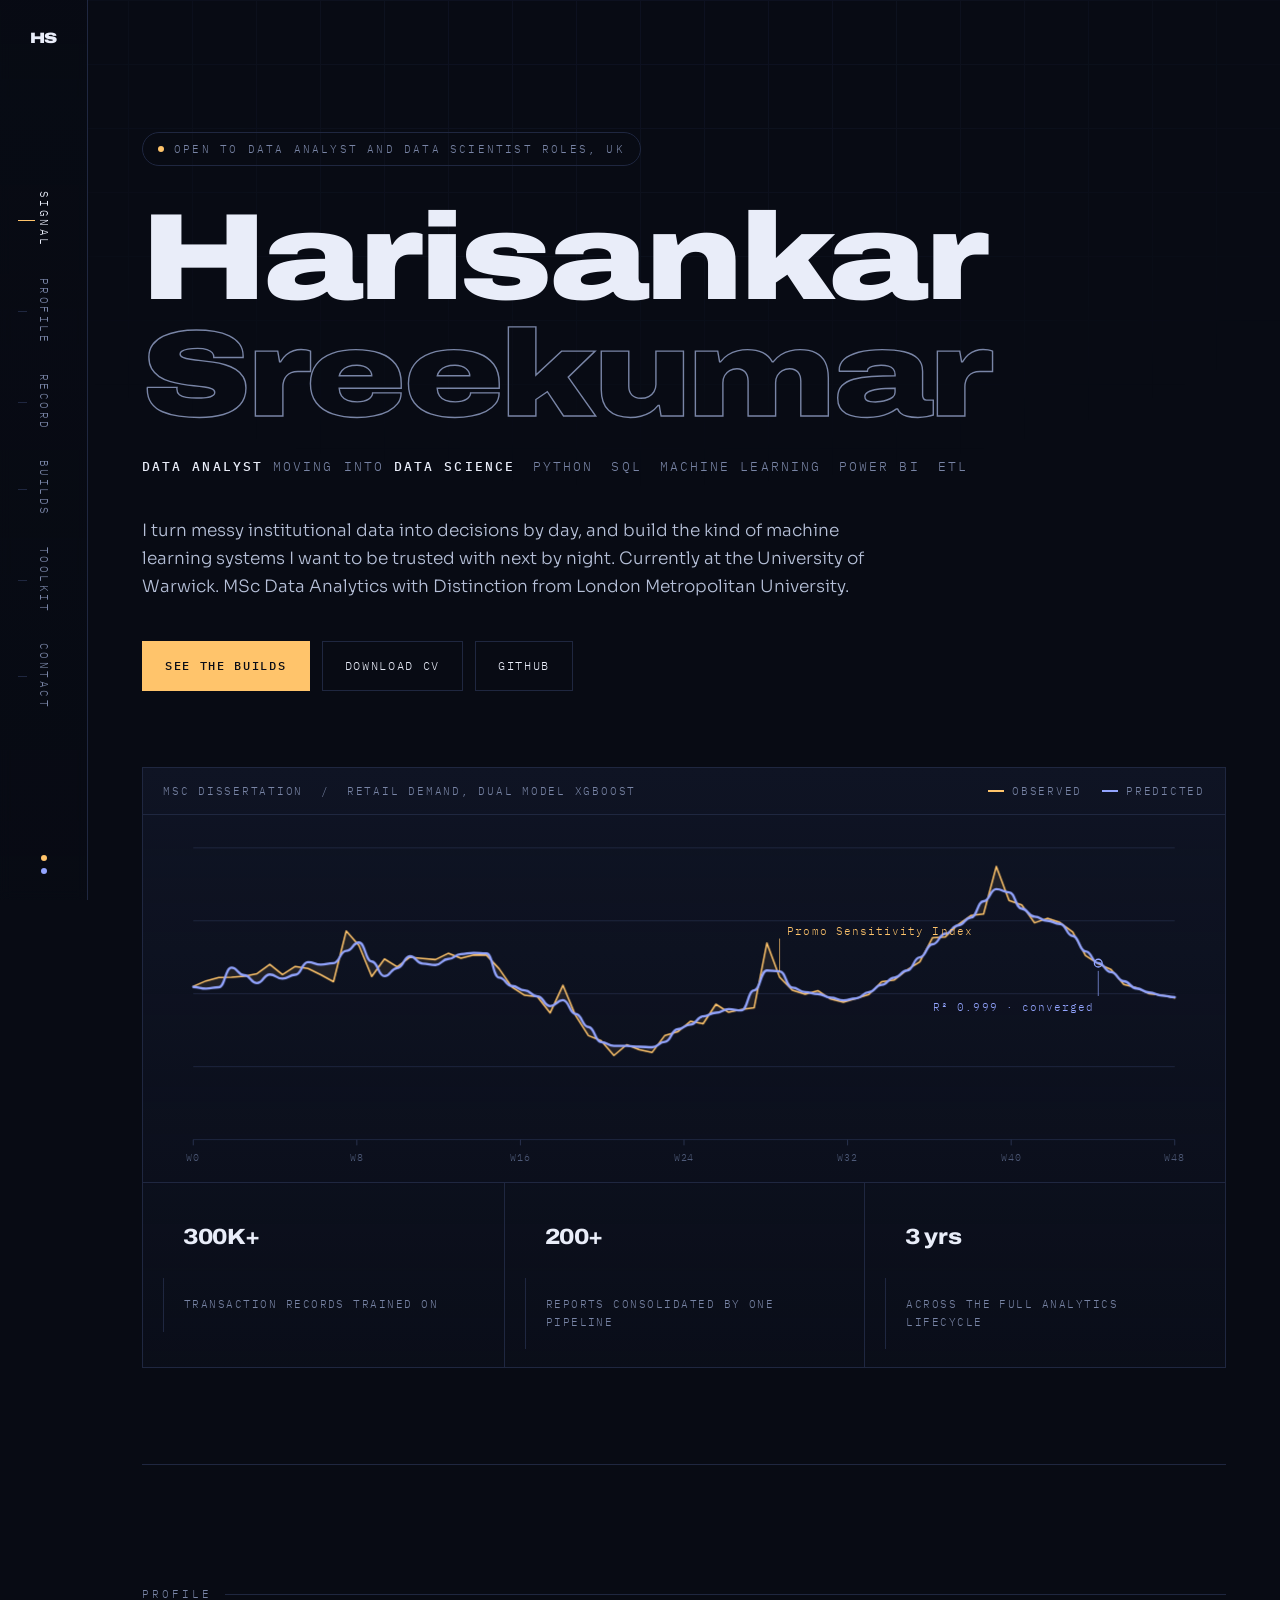
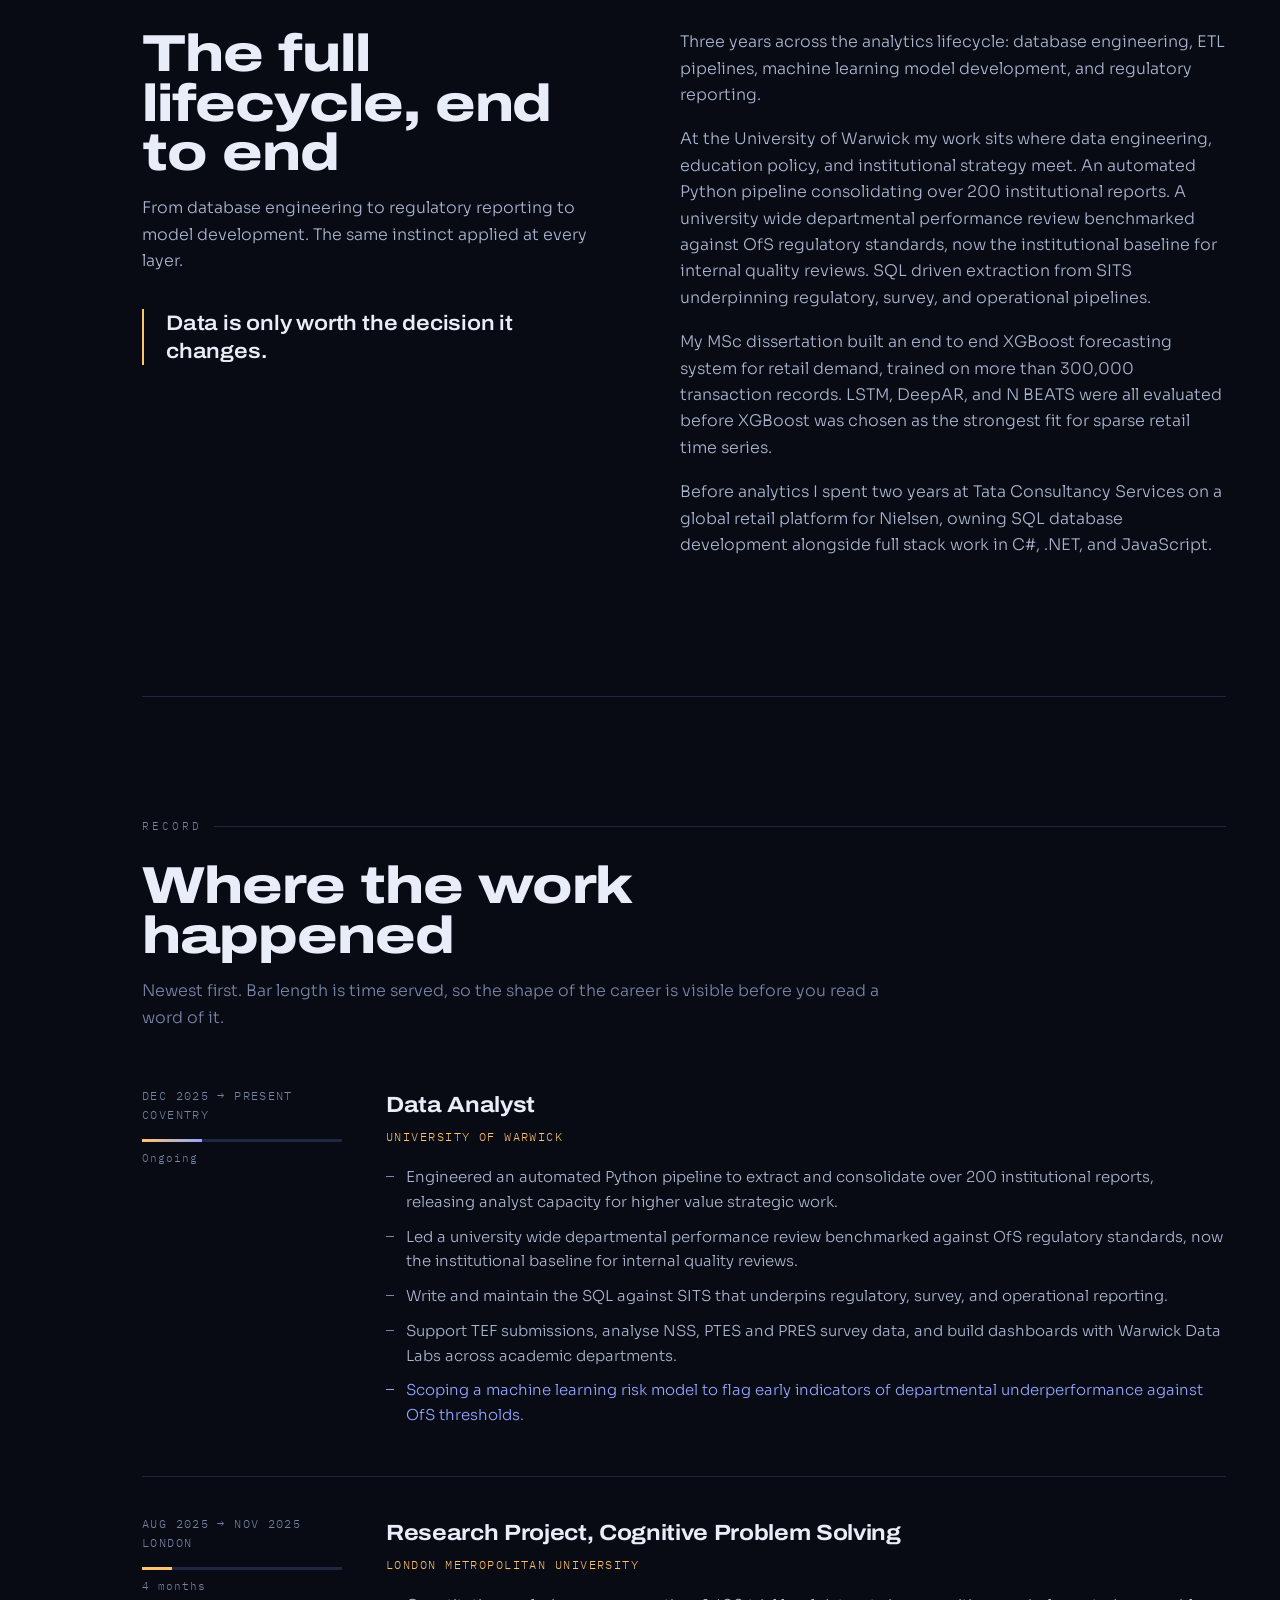
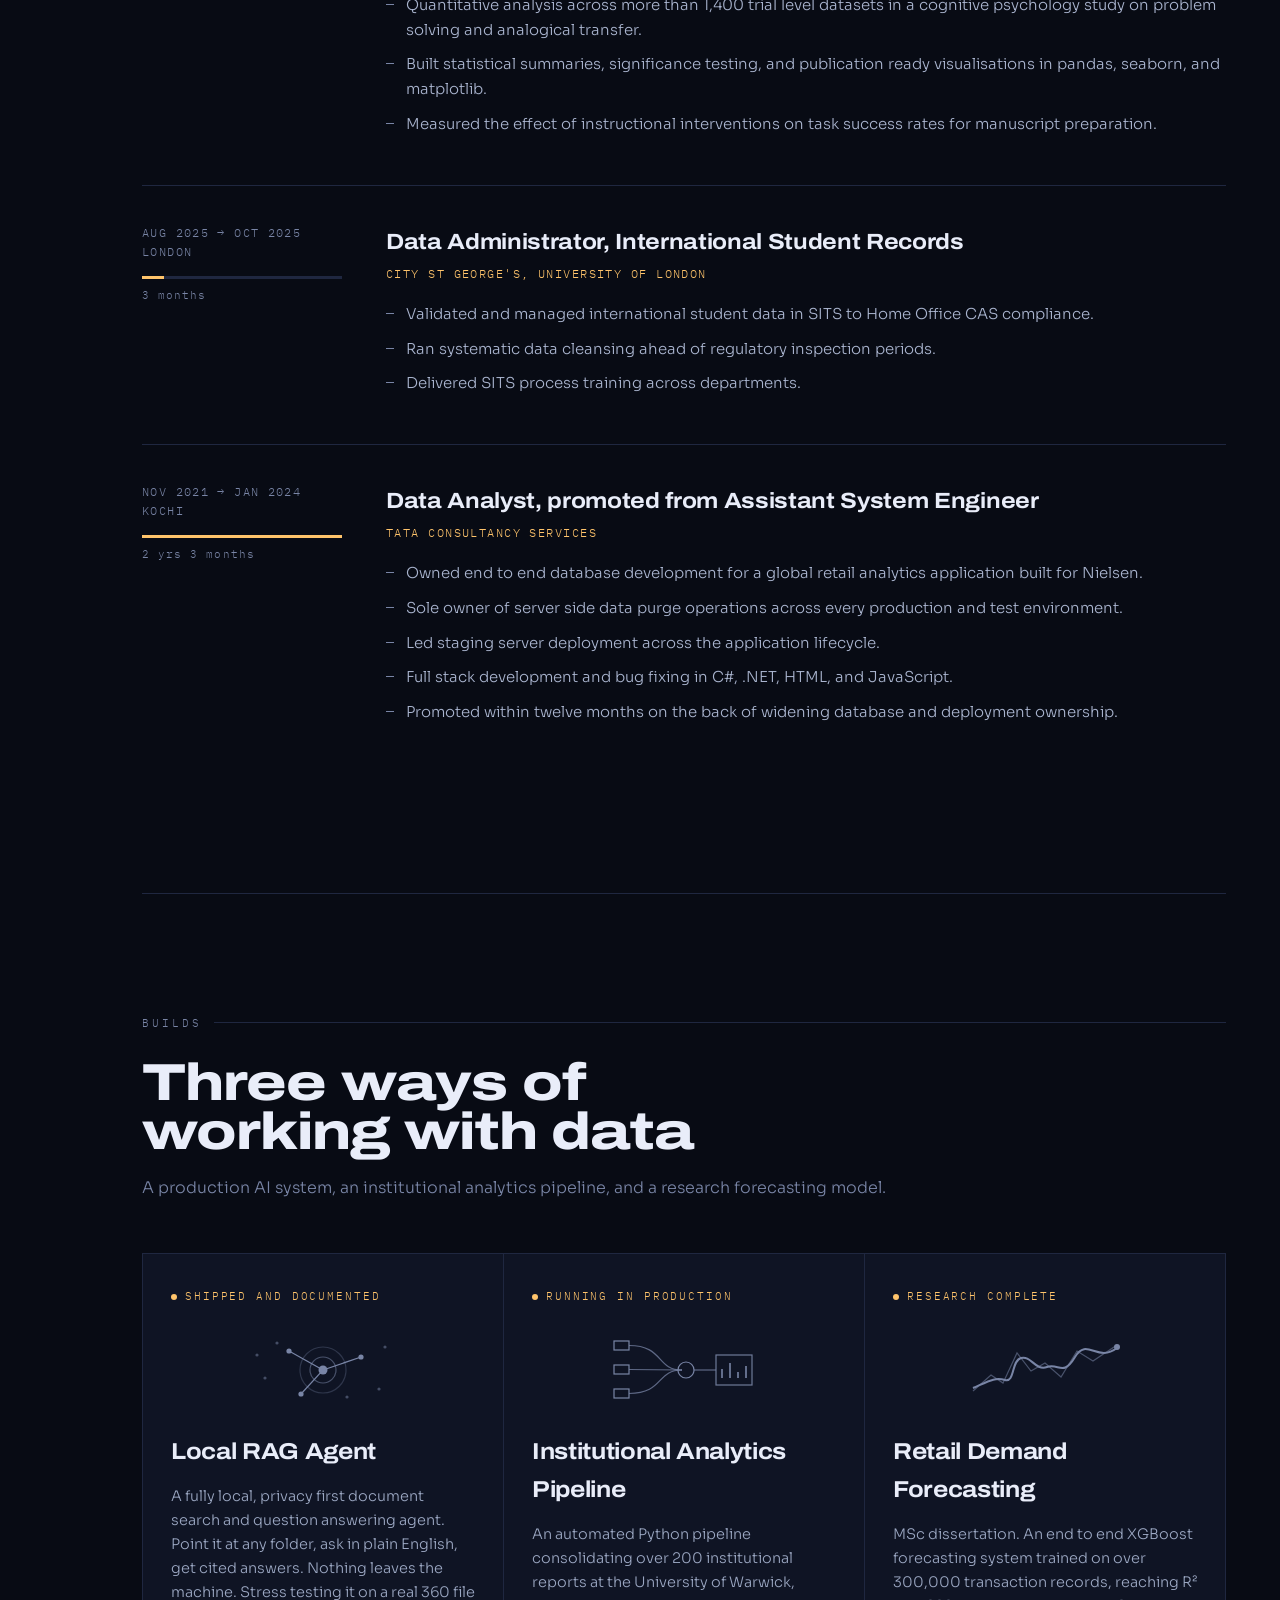
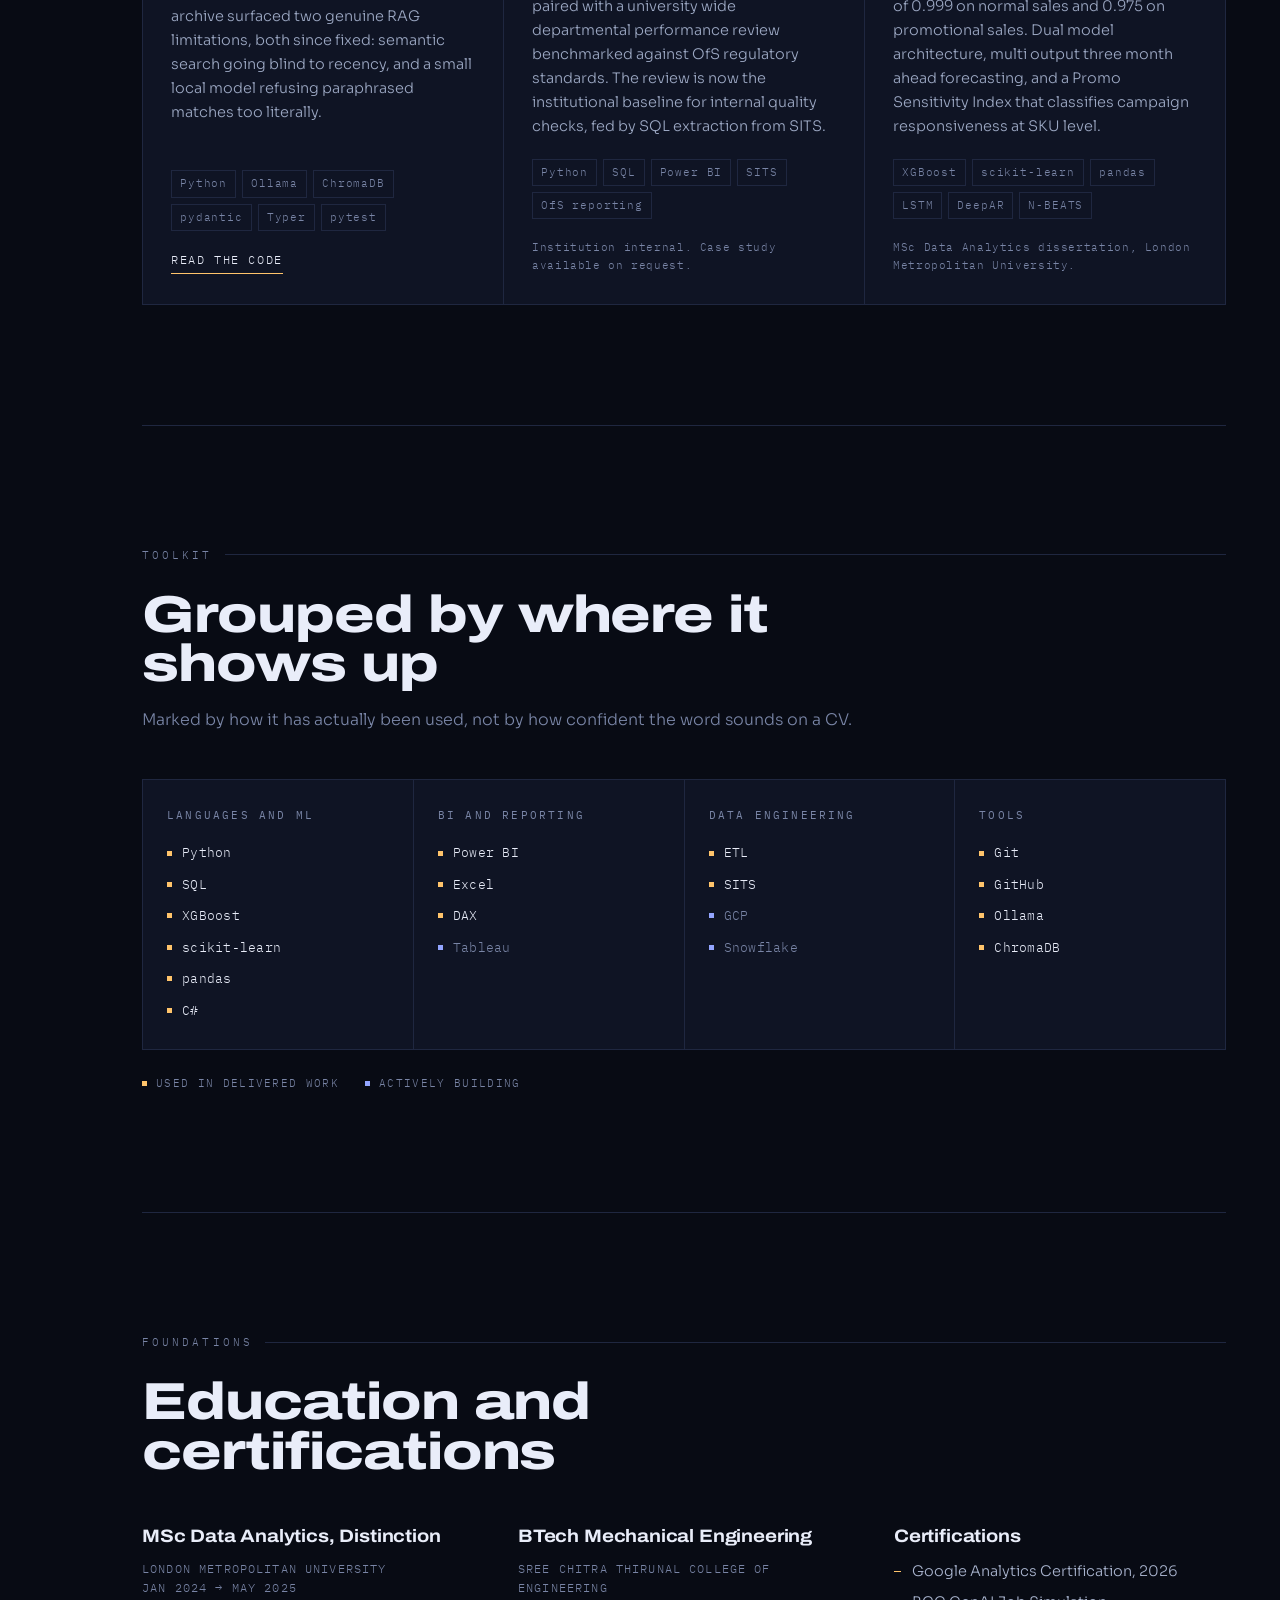
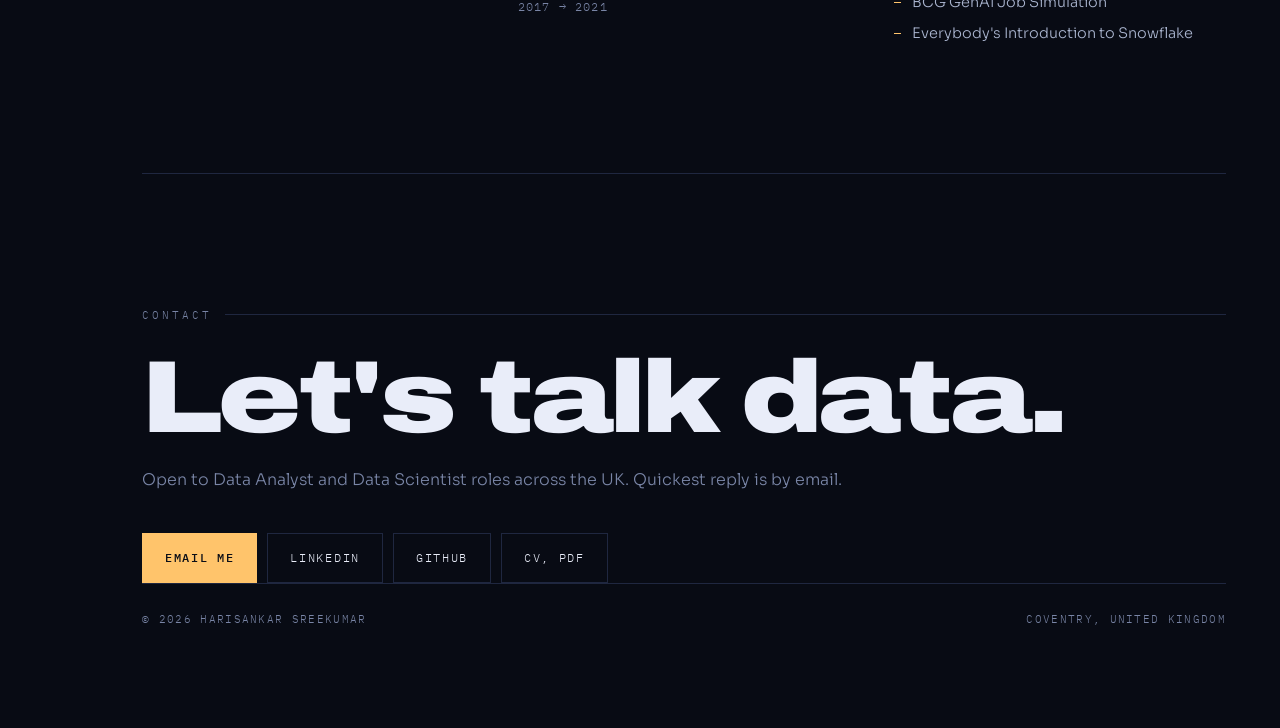
==== commit 9bd760ac: "Add files via upload" ====
--- a/index.html
+++ b/index.html
@@ -1,506 +1,658 @@
 <!DOCTYPE html>
 <html lang="en">
 <head>
-<meta charset="UTF-8">
-<meta name="viewport" content="width=device-width, initial-scale=1.0">
-<title>Harisankar Sreekumar — Data Analyst → Data Scientist</title>
-<meta name="description" content="Portfolio of Harisankar Sreekumar — Data Analyst transitioning to Data Scientist. Python, SQL, ML, Power BI, ETL.">
+<meta charset="utf-8">
+<meta name="viewport" content="width=device-width, initial-scale=1">
+<title>Harisankar Sreekumar. Data Analyst to Data Scientist</title>
+<meta name="description" content="Portfolio of Harisankar Sreekumar. Data Analyst moving into Data Science. Python, SQL, machine learning, Power BI, ETL.">
 <link rel="preconnect" href="https://fonts.googleapis.com">
 <link rel="preconnect" href="https://fonts.gstatic.com" crossorigin>
-<link href="https://fonts.googleapis.com/css2?family=Space+Grotesk:wght@400;500;600;700&family=Inter:wght@400;500;600&family=JetBrains+Mono:wght@400;500&display=swap" rel="stylesheet">
+<link href="https://fonts.googleapis.com/css2?family=Archivo:wdth,wght@62..125,400..900&family=IBM+Plex+Mono:wght@400;500&family=Sora:wght@200;300;400;600&display=swap" rel="stylesheet">
 <style>
-  :root{
-    --ink:#0B1220;
-    --ink-2:#111B2E;
-    --paper:#E8ECF3;
-    --paper-dim:#9AA7BD;
-    --green:#3FA66B;
-    --green-glow:#3FA66B55;
-    --amber:#E3A008;
-    --coral:#E1523D;
-    --line:#25324A;
-    --radius:10px;
-    --display:'Space Grotesk',sans-serif;
-    --body:'Inter',sans-serif;
-    --mono:'JetBrains Mono',monospace;
-  }
-  *{box-sizing:border-box; margin:0; padding:0;}
-  html{scroll-behavior:smooth;}
-  @media (prefers-reduced-motion: reduce){
-    html{scroll-behavior:auto;}
-    *{animation-duration:0.01ms !important; animation-iteration-count:1 !important; transition-duration:0.01ms !important;}
-  }
-  body{
-    background:var(--ink);
-    color:var(--paper);
-    font-family:var(--body);
-    line-height:1.6;
-    -webkit-font-smoothing:antialiased;
-  }
-  a{color:inherit;}
-  .wrap{max-width:1040px; margin:0 auto; padding:0 28px;}
-  section{padding:96px 0;}
-  @media (max-width:640px){ section{padding:64px 0;} }
-
-  /* ---- flag dot, the signature element ---- */
-  .flag{
-    display:inline-block; width:9px; height:9px; border-radius:50%;
-    box-shadow:0 0 0 3px transparent;
-    flex-shrink:0;
-  }
-  .flag.green{background:var(--green); box-shadow:0 0 10px var(--green-glow);}
-  .flag.amber{background:var(--amber); box-shadow:0 0 10px #E3A00855;}
-  .flag.coral{background:var(--coral); box-shadow:0 0 10px #E1523D55;}
-
-  .eyebrow{
-    font-family:var(--mono); font-size:12px; letter-spacing:0.12em; text-transform:uppercase;
-    color:var(--paper-dim); display:flex; align-items:center; gap:8px; margin-bottom:18px;
-  }
-
-  /* ---- nav ---- */
-  nav{
-    position:sticky; top:0; z-index:50;
-    background:rgba(11,18,32,0.85); backdrop-filter:blur(10px);
-    border-bottom:1px solid var(--line);
-  }
-  nav .wrap{display:flex; align-items:center; justify-content:space-between; padding:16px 28px;}
-  .nav-name{font-family:var(--display); font-weight:600; font-size:16px;}
-  .nav-links{display:flex; gap:28px; font-size:14px; color:var(--paper-dim);}
-  .nav-links a{text-decoration:none; transition:color .2s;}
-  .nav-links a:hover{color:var(--paper);}
-  .nav-links a:focus-visible{outline:2px solid var(--green); outline-offset:4px; border-radius:4px;}
-  @media (max-width:640px){ .nav-links{display:none;} }
-
-  /* ---- hero ---- */
-  .hero{padding-top:120px; padding-bottom:80px;}
-  .hero h1{
-    font-family:var(--display); font-weight:700;
-    font-size:clamp(38px, 6vw, 64px); line-height:1.05; letter-spacing:-0.01em;
-    margin-bottom:20px;
-  }
-  .hero .role-line{
-    display:flex; align-items:center; gap:12px; flex-wrap:wrap;
-    font-family:var(--mono); font-size:clamp(14px,2vw,17px); color:var(--paper-dim);
-    margin-bottom:32px;
-  }
-  .transition-flag{
-    display:inline-flex; align-items:center; gap:8px;
-    font-family:var(--mono); font-size:13px; padding:4px 10px;
-    border:1px solid var(--line); border-radius:999px; color:var(--paper-dim);
-  }
-  .transition-flag .flag{animation:pulseFlag 3.2s ease-in-out infinite;}
-  @keyframes pulseFlag{
-    0%,100%{background:var(--amber); box-shadow:0 0 10px #E3A00855;}
-    50%{background:var(--green); box-shadow:0 0 10px var(--green-glow);}
-  }
-  .hero p.lede{
-    max-width:620px; font-size:17px; color:#C7D0E0; margin-bottom:40px;
-  }
-  .hero-actions{display:flex; gap:14px; flex-wrap:wrap;}
-  .btn{
-    font-family:var(--body); font-weight:600; font-size:14px;
-    padding:12px 22px; border-radius:8px; text-decoration:none;
-    display:inline-flex; align-items:center; gap:8px;
-    transition:transform .15s ease, background .2s ease, border-color .2s ease;
-    border:1px solid transparent;
-  }
-  .btn:focus-visible{outline:2px solid var(--green); outline-offset:2px;}
-  .btn-primary{background:var(--green); color:#08150F;}
-  .btn-primary:hover{transform:translateY(-2px); background:#4bbf7c;}
-  .btn-ghost{border-color:var(--line); color:var(--paper);}
-  .btn-ghost:hover{border-color:var(--paper-dim); transform:translateY(-2px);}
-
-  /* ---- section headers ---- */
-  h2.section-title{
-    font-family:var(--display); font-weight:600; font-size:clamp(24px,3vw,32px);
-    margin-bottom:8px;
-  }
-  .section-sub{color:var(--paper-dim); font-size:15px; margin-bottom:48px; max-width:560px;}
-
-  /* ---- reveal on scroll ---- */
-  .reveal{opacity:0; transform:translateY(16px); transition:opacity .6s ease, transform .6s ease;}
-  .reveal.in{opacity:1; transform:translateY(0);}
-
-  /* ---- about ---- */
-  .about-grid{display:grid; grid-template-columns:1.4fr 1fr; gap:48px;}
-  @media (max-width:760px){ .about-grid{grid-template-columns:1fr;} }
-  .about-text p{color:#C7D0E0; margin-bottom:16px; font-size:15.5px;}
-  .stat-block{
-    border:1px solid var(--line); border-radius:var(--radius); padding:22px;
-    background:linear-gradient(180deg, var(--ink-2), transparent);
-  }
-  .stat-block + .stat-block{margin-top:16px;}
-  .stat-num{font-family:var(--mono); font-size:26px; color:var(--green); font-weight:500;}
-  .stat-label{font-size:13px; color:var(--paper-dim); margin-top:4px;}
-
-  /* ---- experience timeline ---- */
-  .timeline{border-left:1px solid var(--line); margin-left:6px;}
-  .tl-item{position:relative; padding:0 0 40px 32px;}
-  .tl-item:last-child{padding-bottom:0;}
-  .tl-item::before{
-    content:""; position:absolute; left:-5.5px; top:4px;
-    width:10px; height:10px; border-radius:50%; background:var(--paper);
-    border:2px solid var(--ink);
-  }
-  .tl-item.current::before{background:var(--green); box-shadow:0 0 10px var(--green-glow);}
-  .tl-role{font-family:var(--display); font-weight:600; font-size:18px;}
-  .tl-org{color:var(--green); font-size:14.5px; margin-bottom:2px;}
-  .tl-meta{font-family:var(--mono); font-size:12.5px; color:var(--paper-dim); margin-bottom:12px;}
-  .tl-item ul{padding-left:18px; color:#C7D0E0; font-size:14.5px;}
-  .tl-item li{margin-bottom:6px;}
-  .tl-item.collapsed ul{display:none;}
-  .tl-toggle{
-    font-family:var(--mono); font-size:12px; color:var(--paper-dim);
-    background:none; border:none; cursor:pointer; padding:0; margin-top:4px;
-    text-decoration:underline; text-underline-offset:3px;
-  }
-  .tl-toggle:hover{color:var(--paper);}
-
-  /* ---- projects ---- */
-  .projects-grid{display:grid; grid-template-columns:repeat(3,1fr); gap:20px;}
-  @media (max-width:900px){ .projects-grid{grid-template-columns:1fr;} }
-  .card{
-    border:1px solid var(--line); border-radius:var(--radius);
-    padding:26px; background:var(--ink-2);
-    display:flex; flex-direction:column; gap:14px;
-    transition:border-color .2s ease, transform .2s ease;
-  }
-  .card:hover{border-color:#3a4a68; transform:translateY(-3px);}
-  .card-status{display:flex; align-items:center; gap:8px; font-family:var(--mono); font-size:11.5px; color:var(--paper-dim); text-transform:uppercase; letter-spacing:0.06em;}
-  .card h3{font-family:var(--display); font-size:19px; font-weight:600;}
-  .card p{font-size:14px; color:#C7D0E0;}
-  .card .tags{display:flex; flex-wrap:wrap; gap:6px; margin-top:auto;}
-  .tag{
-    font-family:var(--mono); font-size:11px; color:var(--paper-dim);
-    border:1px solid var(--line); padding:3px 8px; border-radius:6px;
-  }
-  .card-links{display:flex; gap:14px; font-size:13px; margin-top:6px;}
-  .card-links a{text-decoration:none; color:var(--green); font-weight:500;}
-  .card-links a:hover{text-decoration:underline;}
-  .card-note{
-    font-size:13px; color:var(--paper-dim); border-top:1px solid var(--line);
-    padding-top:12px; margin-top:2px;
-  }
-
-  /* ---- skills ---- */
-  .skills-grid{display:grid; grid-template-columns:repeat(4,1fr); gap:24px;}
-  @media (max-width:760px){ .skills-grid{grid-template-columns:repeat(2,1fr);} }
-  .skill-group h4{
-    font-family:var(--mono); font-size:12px; text-transform:uppercase; letter-spacing:0.08em;
-    color:var(--paper-dim); margin-bottom:12px;
-  }
-  .skill-chip-list{display:flex; flex-wrap:wrap; gap:6px;}
-  .chip{
-    font-size:13px; padding:5px 10px; border-radius:6px;
-    background:#152238; border:1px solid var(--line); color:var(--paper);
-  }
-
-  /* ---- education / certs ---- */
-  .edu-grid{display:grid; grid-template-columns:1fr 1fr; gap:32px;}
-  @media (max-width:760px){ .edu-grid{grid-template-columns:1fr;} }
-  .edu-item{border-left:2px solid var(--green); padding-left:16px; margin-bottom:20px;}
-  .edu-item h4{font-family:var(--display); font-size:15.5px; font-weight:600;}
-  .edu-item .meta{font-family:var(--mono); font-size:12.5px; color:var(--paper-dim);}
-  .cert-list{list-style:none;}
-  .cert-list li{
-    display:flex; align-items:center; gap:10px; font-size:14px; color:#C7D0E0;
-    padding:8px 0; border-bottom:1px solid var(--line);
-  }
-  .cert-list li:last-child{border-bottom:none;}
-
-  /* ---- footer / contact ---- */
-  footer{border-top:1px solid var(--line); padding:64px 0 40px;}
-  .footer-grid{display:flex; justify-content:space-between; align-items:flex-end; flex-wrap:wrap; gap:24px;}
-  .footer-links{display:flex; gap:20px; font-size:14px;}
-  .footer-links a{text-decoration:none; color:var(--paper-dim); transition:color .2s;}
-  .footer-links a:hover{color:var(--green);}
-  .copyright{font-family:var(--mono); font-size:12px; color:var(--paper-dim); margin-top:32px;}
+:root{
+  --substrate:#080B14;
+  --panel:#0F1424;
+  --panel-2:#141A2E;
+  --line:#1F2740;
+  --ink:#E9EDF9;
+  --muted:#7985A6;
+  --observed:#FFC46B;
+  --predicted:#93A5FF;
+  --rail:88px;
+  --maxw:1180px;
+}
+*{box-sizing:border-box;margin:0;padding:0}
+html{scroll-behavior:smooth}
+body{
+  background:var(--substrate);
+  color:var(--ink);
+  font-family:'Sora',system-ui,sans-serif;
+  font-weight:300;
+  line-height:1.65;
+  -webkit-font-smoothing:antialiased;
+  overflow-x:hidden;
+}
+body::before{
+  content:"";position:fixed;inset:0;pointer-events:none;z-index:0;
+  background-image:linear-gradient(var(--line) 1px,transparent 1px),linear-gradient(90deg,var(--line) 1px,transparent 1px);
+  background-size:64px 64px;
+  opacity:.28;
+  mask-image:radial-gradient(ellipse 90% 70% at 50% 0%,#000 20%,transparent 78%);
+  -webkit-mask-image:radial-gradient(ellipse 90% 70% at 50% 0%,#000 20%,transparent 78%);
+}
+.mono{font-family:'IBM Plex Mono',monospace}
+.disp{font-family:'Archivo',sans-serif;font-stretch:125%;line-height:.95;letter-spacing:-.02em}
+
+/* ---------- rail nav ---------- */
+.rail{
+  position:fixed;left:0;top:0;bottom:0;width:var(--rail);z-index:40;
+  border-right:1px solid var(--line);
+  background:linear-gradient(180deg,rgba(8,11,20,.92),rgba(8,11,20,.72));
+  backdrop-filter:blur(6px);
+  display:flex;flex-direction:column;align-items:center;justify-content:center;gap:2px;
+}
+.rail a{
+  writing-mode:vertical-rl;text-orientation:mixed;
+  font-family:'IBM Plex Mono',monospace;font-size:11px;letter-spacing:.22em;text-transform:uppercase;
+  color:var(--muted);text-decoration:none;padding:14px 0;position:relative;transition:color .3s;
+}
+.rail a::before{
+  content:"";position:absolute;left:-16px;top:50%;width:9px;height:1px;background:var(--line);transition:.3s;
+}
+.rail a:hover,.rail a.on{color:var(--ink)}
+.rail a.on::before{background:var(--observed);width:17px}
+.rail .mark{
+  position:absolute;top:26px;left:50%;transform:translateX(-50%);
+  font-family:'Archivo',sans-serif;font-stretch:125%;font-weight:900;font-size:15px;letter-spacing:-.03em;color:var(--ink);
+}
+.rail .sig{position:absolute;bottom:26px;left:50%;transform:translateX(-50%);display:flex;flex-direction:column;gap:7px}
+.rail .sig i{width:6px;height:6px;border-radius:50%;display:block}
+
+/* ---------- mobile bar ---------- */
+.topbar{
+  display:none;position:fixed;top:0;left:0;right:0;z-index:50;
+  padding:14px 20px;border-bottom:1px solid var(--line);
+  background:rgba(8,11,20,.9);backdrop-filter:blur(10px);
+  align-items:center;justify-content:space-between;
+}
+.topbar .nm{font-family:'Archivo',sans-serif;font-stretch:112%;font-weight:800;font-size:14px;letter-spacing:-.02em}
+.topbar nav{display:flex;gap:14px}
+.topbar nav a{font-family:'IBM Plex Mono',monospace;font-size:10.5px;letter-spacing:.14em;text-transform:uppercase;color:var(--muted);text-decoration:none}
+
+.shell{margin-left:var(--rail);position:relative;z-index:1}
+.wrap{max-width:var(--maxw);margin:0 auto;padding:0 48px}
+
+/* ---------- section furniture ---------- */
+.sec{padding:120px 0;border-top:1px solid var(--line);position:relative}
+.sec:first-of-type{border-top:none}
+.eyebrow{
+  font-family:'IBM Plex Mono',monospace;font-size:11px;letter-spacing:.28em;text-transform:uppercase;
+  color:var(--muted);display:flex;align-items:center;gap:12px;margin-bottom:26px;
+}
+.eyebrow::after{content:"";flex:1;height:1px;background:var(--line)}
+h2.disp{font-size:clamp(30px,4.4vw,52px);font-weight:800;max-width:16ch;margin-bottom:18px}
+.lede{color:var(--muted);max-width:62ch;font-size:16px}
+
+/* ---------- hero ---------- */
+.hero{padding:132px 0 96px;position:relative}
+.status{
+  display:inline-flex;align-items:center;gap:10px;
+  font-family:'IBM Plex Mono',monospace;font-size:11px;letter-spacing:.2em;text-transform:uppercase;color:var(--muted);
+  border:1px solid var(--line);border-radius:100px;padding:7px 15px;margin-bottom:34px;
+}
+.status .dot{width:6px;height:6px;border-radius:50%;background:var(--observed);box-shadow:0 0 0 0 rgba(255,196,107,.5);animation:pulse 2.6s infinite}
+@keyframes pulse{0%{box-shadow:0 0 0 0 rgba(255,196,107,.45)}70%{box-shadow:0 0 0 9px rgba(255,196,107,0)}100%{box-shadow:0 0 0 0 rgba(255,196,107,0)}}
+h1{font-size:clamp(48px,9.6vw,132px);font-weight:900;letter-spacing:-.035em;margin-bottom:22px}
+h1 .l2{display:block;color:transparent;-webkit-text-stroke:1.4px var(--muted)}
+.roleline{
+  font-family:'IBM Plex Mono',monospace;font-size:13px;letter-spacing:.16em;text-transform:uppercase;color:var(--muted);
+  display:flex;flex-wrap:wrap;gap:8px 18px;margin-bottom:40px;
+}
+.roleline b{color:var(--ink);font-weight:500}
+.intro{max-width:56ch;font-size:17px;color:#B6C0D8;margin-bottom:40px}
+.cta{display:flex;flex-wrap:wrap;gap:12px}
+.btn{
+  font-family:'IBM Plex Mono',monospace;font-size:12px;letter-spacing:.14em;text-transform:uppercase;
+  text-decoration:none;color:var(--ink);border:1px solid var(--line);padding:14px 22px;
+  transition:border-color .25s,background .25s,color .25s;display:inline-flex;align-items:center;gap:9px;
+}
+.btn:hover{border-color:var(--observed);color:var(--observed)}
+.btn.solid{background:var(--observed);color:#0A0D16;border-color:var(--observed);font-weight:500}
+.btn.solid:hover{background:#FFD69A;border-color:#FFD69A;color:#0A0D16}
+
+/* ---------- plot ---------- */
+.plot{
+  margin-top:76px;border:1px solid var(--line);background:linear-gradient(180deg,var(--panel),rgba(15,20,36,.35));
+  position:relative;
+}
+.plot .head{
+  display:flex;flex-wrap:wrap;gap:12px 26px;align-items:center;justify-content:space-between;
+  padding:14px 20px;border-bottom:1px solid var(--line);
+  font-family:'IBM Plex Mono',monospace;font-size:11px;letter-spacing:.16em;text-transform:uppercase;color:var(--muted);
+}
+.legend{display:flex;gap:20px;flex-wrap:wrap}
+.legend span{display:inline-flex;align-items:center;gap:8px}
+.legend i{width:16px;height:2px;display:block}
+#chart{display:block;width:100%;height:auto}
+.pline{fill:none;stroke-linejoin:round;stroke-linecap:round}
+.draw{stroke-dasharray:var(--len);stroke-dashoffset:var(--len);animation:draw 2.4s cubic-bezier(.62,.02,.2,1) forwards}
+.draw.d2{animation-delay:.55s}
+@keyframes draw{to{stroke-dashoffset:0}}
+.resid{fill:var(--observed);opacity:0;animation:fadein 1s ease 2.5s forwards}
+@keyframes fadein{to{opacity:.085}}
+.ann{opacity:0;animation:fadein2 .8s ease forwards}
+.ann.a1{animation-delay:2.7s}
+.ann.a2{animation-delay:3.05s}
+@keyframes fadein2{to{opacity:1}}
+.ann text{font-family:'IBM Plex Mono',monospace;font-size:11px;letter-spacing:.1em}
+.readouts{
+  display:grid;grid-template-columns:repeat(3,1fr);border-top:1px solid var(--line);
+}
+.readouts div{padding:18px 20px;border-left:1px solid var(--line)}
+.readouts div:first-child{border-left:none}
+.readouts .v{font-family:'Archivo',sans-serif;font-stretch:112%;font-weight:800;font-size:22px;letter-spacing:-.02em}
+.readouts .k{font-family:'IBM Plex Mono',monospace;font-size:10.5px;letter-spacing:.14em;text-transform:uppercase;color:var(--muted);margin-top:5px}
+
+/* ---------- about ---------- */
+.about-grid{display:grid;grid-template-columns:1fr 1.15fr;gap:64px;align-items:start}
+.about-grid p{color:#A9B4CE;margin-bottom:18px;font-size:16px}
+.pullquote{
+  border-left:2px solid var(--observed);padding-left:22px;
+  font-family:'Archivo',sans-serif;font-stretch:112%;font-weight:600;font-size:21px;line-height:1.35;letter-spacing:-.01em;
+}
+
+/* ---------- experience ---------- */
+.role{
+  display:grid;grid-template-columns:200px 1fr;gap:44px;
+  padding:38px 0;border-top:1px solid var(--line);
+}
+.role:first-of-type{border-top:none;padding-top:0}
+.when{font-family:'IBM Plex Mono',monospace;font-size:11.5px;letter-spacing:.12em;color:var(--muted);text-transform:uppercase}
+.bar{height:3px;background:var(--line);margin-top:14px;position:relative;overflow:hidden}
+.bar i{position:absolute;left:0;top:0;bottom:0;background:var(--observed);width:0;transition:width 1.1s cubic-bezier(.5,0,.2,1)}
+.bar.live i{background:linear-gradient(90deg,var(--observed),var(--predicted))}
+.months{font-family:'IBM Plex Mono',monospace;font-size:10.5px;color:var(--muted);margin-top:8px;letter-spacing:.1em}
+.role h3{font-family:'Archivo',sans-serif;font-stretch:112%;font-weight:700;font-size:22px;letter-spacing:-.015em;margin-bottom:4px}
+.org{font-family:'IBM Plex Mono',monospace;font-size:12px;letter-spacing:.12em;text-transform:uppercase;color:var(--observed);margin-bottom:18px}
+.role ul{list-style:none}
+.role li{position:relative;padding-left:20px;margin-bottom:10px;color:#A9B4CE;font-size:15px}
+.role li::before{content:"";position:absolute;left:0;top:11px;width:8px;height:1px;background:var(--muted)}
+.role li.fwd{color:var(--predicted)}
+.role li.fwd::before{background:var(--predicted)}
+
+/* ---------- projects ---------- */
+.projects{display:grid;grid-template-columns:repeat(3,1fr);gap:1px;background:var(--line);border:1px solid var(--line);margin-top:52px}
+.card{background:var(--panel);padding:34px 28px 30px;display:flex;flex-direction:column;transition:background .35s}
+.card:hover{background:var(--panel-2)}
+.flag{
+  font-family:'IBM Plex Mono',monospace;font-size:10.5px;letter-spacing:.18em;text-transform:uppercase;
+  display:inline-flex;align-items:center;gap:8px;margin-bottom:26px;
+}
+.flag i{width:6px;height:6px;border-radius:50%;display:block}
+.flag.obs{color:var(--observed)} .flag.obs i{background:var(--observed)}
+.flag.prd{color:var(--predicted)} .flag.prd i{background:var(--predicted)}
+.inst{height:78px;margin-bottom:24px;color:var(--muted);transition:color .35s}
+.card:hover .inst{color:var(--observed)}
+.card h3{font-family:'Archivo',sans-serif;font-stretch:112%;font-weight:700;font-size:23px;letter-spacing:-.015em;margin-bottom:14px}
+.card p{color:#9BA7C2;font-size:14.5px;margin-bottom:20px;flex:1}
+.stack{display:flex;flex-wrap:wrap;gap:6px;margin-bottom:20px}
+.stack span{font-family:'IBM Plex Mono',monospace;font-size:10.5px;letter-spacing:.08em;color:var(--muted);border:1px solid var(--line);padding:4px 8px}
+.card a{font-family:'IBM Plex Mono',monospace;font-size:11.5px;letter-spacing:.14em;text-transform:uppercase;color:var(--ink);text-decoration:none;border-bottom:1px solid var(--observed);padding-bottom:3px;align-self:flex-start}
+.card a:hover{color:var(--observed)}
+.card .note{font-family:'IBM Plex Mono',monospace;font-size:10.5px;letter-spacing:.06em;color:var(--muted);text-transform:none}
+
+/* ---------- skills ---------- */
+.skillgrid{display:grid;grid-template-columns:repeat(4,1fr);gap:1px;background:var(--line);border:1px solid var(--line);margin-top:46px}
+.skillgrid section{background:var(--panel);padding:26px 24px 28px}
+.skillgrid h4{font-family:'IBM Plex Mono',monospace;font-size:11px;letter-spacing:.2em;text-transform:uppercase;color:var(--muted);font-weight:400;margin-bottom:18px}
+.skillgrid ul{list-style:none;display:flex;flex-direction:column;gap:10px}
+.skillgrid li{display:flex;align-items:center;gap:10px;font-family:'IBM Plex Mono',monospace;font-size:13px;letter-spacing:.02em}
+.skillgrid li i{width:5px;height:5px;background:var(--observed);display:block;flex:none}
+.skillgrid li.b i{background:var(--predicted)}
+.skillgrid li.b{color:var(--muted)}
+.keyline{display:flex;gap:26px;flex-wrap:wrap;margin-top:24px;font-family:'IBM Plex Mono',monospace;font-size:11px;letter-spacing:.12em;text-transform:uppercase;color:var(--muted)}
+.keyline span{display:inline-flex;align-items:center;gap:9px}
+.keyline i{width:5px;height:5px;display:block}
+
+/* ---------- education ---------- */
+.edu{display:grid;grid-template-columns:repeat(3,1fr);gap:44px;margin-top:46px}
+.edu h4{font-family:'Archivo',sans-serif;font-stretch:112%;font-weight:700;font-size:18px;letter-spacing:-.01em;margin-bottom:8px}
+.edu .m{font-family:'IBM Plex Mono',monospace;font-size:11.5px;letter-spacing:.1em;color:var(--muted);text-transform:uppercase}
+.edu ul{list-style:none;margin-top:4px}
+.edu ul li{font-size:14.5px;color:#A9B4CE;padding-left:18px;position:relative;margin-bottom:7px}
+.edu ul li::before{content:"";position:absolute;left:0;top:11px;width:7px;height:1px;background:var(--observed)}
+
+/* ---------- contact ---------- */
+.contact{padding:132px 0 60px}
+.contact h2.disp{font-size:clamp(42px,8vw,104px);font-weight:900;max-width:none;letter-spacing:-.035em}
+.links{display:flex;flex-wrap:wrap;gap:10px;margin-top:40px}
+footer{border-top:1px solid var(--line);padding:26px 0 40px;display:flex;flex-wrap:wrap;gap:14px;justify-content:space-between;
+  font-family:'IBM Plex Mono',monospace;font-size:11px;letter-spacing:.12em;text-transform:uppercase;color:var(--muted)}
+
+/* ---------- reveal ---------- */
+.rv{opacity:0;transform:translateY(16px);transition:opacity .8s ease,transform .8s cubic-bezier(.3,0,.2,1)}
+.rv.in{opacity:1;transform:none}
+
+a:focus-visible,.btn:focus-visible{outline:2px solid var(--predicted);outline-offset:3px}
+
+@media(max-width:1080px){
+  .rail{display:none}
+  .topbar{display:flex}
+  .shell{margin-left:0;padding-top:54px}
+  .wrap{padding:0 26px}
+  .about-grid{grid-template-columns:1fr;gap:34px}
+  .projects{grid-template-columns:1fr}
+  .skillgrid{grid-template-columns:repeat(2,1fr)}
+  .edu{grid-template-columns:1fr;gap:32px}
+}
+@media(max-width:720px){
+  .sec{padding:82px 0}
+  .hero{padding:56px 0 70px}
+  .role{grid-template-columns:1fr;gap:18px}
+  .readouts{grid-template-columns:1fr}
+  .readouts div{border-left:none;border-top:1px solid var(--line)}
+  .readouts div:first-child{border-top:none}
+  .skillgrid{grid-template-columns:1fr}
+  .topbar nav{display:none}
+  .ann{display:none}
+}
+@media(prefers-reduced-motion:reduce){
+  html{scroll-behavior:auto}
+  .draw,.resid,.ann{animation:none;stroke-dashoffset:0;opacity:1}
+  .resid{opacity:.085}
+  .rv{opacity:1;transform:none;transition:none}
+  .status .dot{animation:none}
+}
 </style>
 </head>
 <body>
 
-<nav>
-  <div class="wrap">
-    <div class="nav-name">Harisankar Sreekumar</div>
-    <div class="nav-links">
-      <a href="#about">About</a>
-      <a href="#experience">Experience</a>
-      <a href="#projects">Projects</a>
-      <a href="#skills">Skills</a>
-      <a href="#contact">Contact</a>
-    </div>
-  </div>
-</nav>
-
-<header class="hero wrap">
-  <div class="eyebrow"><span class="flag green"></span> Open to Data Analyst / Data Scientist roles — UK</div>
-  <h1>Harisankar Sreekumar</h1>
-  <div class="role-line">
-    <span class="transition-flag"><span class="flag amber"></span> Data Analyst → Data Scientist</span>
-    <span>Python · SQL · ML · Power BI · GCP · ETL</span>
-  </div>
-  <p class="lede">
-    I spend my days turning messy institutional data into decisions — and my evenings building the kind of
-    machine learning systems I want to be trusted with next. Currently at the University of Warwick;
-    MSc in Data Analytics (Distinction) from London Metropolitan University.
-  </p>
-  <div class="hero-actions">
-    <a class="btn btn-primary" href="#projects">View projects</a>
-    <a class="btn btn-ghost" href="Harisankar_Sreekumar_Resume.pdf" download>Download résumé</a>
-    <a class="btn btn-ghost" href="https://github.com/HarisankarSreekumar" target="_blank" rel="noopener">GitHub</a>
-  </div>
+<aside class="rail">
+  <div class="mark">HS</div>
+  <a href="#signal" class="on" data-t="signal">Signal</a>
+  <a href="#about" data-t="about">Profile</a>
+  <a href="#experience" data-t="experience">Record</a>
+  <a href="#projects" data-t="projects">Builds</a>
+  <a href="#skills" data-t="skills">Toolkit</a>
+  <a href="#contact" data-t="contact">Contact</a>
+  <div class="sig"><i style="background:var(--observed)"></i><i style="background:var(--predicted)"></i></div>
+</aside>
+
+<header class="topbar">
+  <div class="nm">Harisankar Sreekumar</div>
+  <nav>
+    <a href="#projects">Builds</a>
+    <a href="#experience">Record</a>
+    <a href="#contact">Contact</a>
+  </nav>
 </header>
 
-<section id="about">
-  <div class="wrap">
-    <div class="eyebrow"><span class="flag green"></span> About</div>
-    <h2 class="section-title reveal">Full analytics lifecycle, end to end</h2>
-    <p class="section-sub reveal">From database engineering to regulatory reporting to model development — the same instinct applied at every layer.</p>
+<div class="shell">
+<main class="wrap">
+
+  <!-- ============ HERO ============ -->
+  <section class="hero" id="signal">
+    <div class="status"><span class="dot"></span> Open to Data Analyst and Data Scientist roles, UK</div>
+    <h1 class="disp">Harisankar<span class="l2">Sreekumar</span></h1>
+    <div class="roleline">
+      <span><b>Data Analyst</b> moving into <b>Data Science</b></span>
+      <span>Python</span><span>SQL</span><span>Machine learning</span><span>Power BI</span><span>ETL</span>
+    </div>
+    <p class="intro">I turn messy institutional data into decisions by day, and build the kind of machine learning systems I want to be trusted with next by night. Currently at the University of Warwick. MSc Data Analytics with Distinction from London Metropolitan University.</p>
+    <div class="cta">
+      <a class="btn solid" href="#projects">See the builds</a>
+      <a class="btn" href="https://harisankarsreekumar.github.io/Harisankar_Sreekumar_Resume.pdf">Download CV</a>
+      <a class="btn" href="https://github.com/HarisankarSreekumar">GitHub</a>
+    </div>
+
+    <figure class="plot">
+      <figcaption class="head">
+        <span>MSc dissertation &nbsp;/&nbsp; retail demand, dual model XGBoost</span>
+        <span class="legend">
+          <span><i style="background:var(--observed)"></i> Observed</span>
+          <span><i style="background:var(--predicted)"></i> Predicted</span>
+        </span>
+      </figcaption>
+      <svg id="chart" viewBox="0 0 1120 380" role="img" aria-label="Forecast chart showing a predicted demand curve tracking observed retail sales, converging to an R squared of 0.999.">
+        <g id="grid"></g>
+        <polygon id="residual" class="resid"></polygon>
+        <path id="observed" class="pline draw" stroke="var(--observed)" stroke-width="1.6"></path>
+        <path id="predicted" class="pline draw d2" stroke="var(--predicted)" stroke-width="2.4"></path>
+        <g id="anns"></g>
+      </svg>
+      <div class="readouts">
+        <div><div class="v">300K+</div><div class="k">Transaction records trained on</div></div>
+        <div><div class="v">200+</div><div class="k">Reports consolidated by one pipeline</div></div>
+        <div><div class="v">3 yrs</div><div class="k">Across the full analytics lifecycle</div></div>
+      </div>
+    </figure>
+  </section>
+
+  <!-- ============ ABOUT ============ -->
+  <section class="sec rv" id="about">
+    <div class="eyebrow">Profile</div>
     <div class="about-grid">
-      <div class="about-text reveal">
-        <p>Data Analyst with 3+ years across the full analytics lifecycle — database engineering, ETL pipelines,
-        machine learning model development, and regulatory reporting. At the University of Warwick, my work sits at
-        the intersection of data engineering, education policy, and institutional strategy: an automated Python
-        pipeline consolidating 200+ institutional reports, a university-wide departmental performance review
-        benchmarked against OfS regulatory standards (now the institutional baseline for internal quality reviews),
-        and SQL-driven extraction from SITS across regulatory, survey, and operational pipelines.</p>
-        <p>My MSc dissertation built an end-to-end XGBoost forecasting system for retail demand, trained on
-        300,000+ transaction records — evaluating LSTM, DeepAR, and N-BEATS before selecting XGBoost as the
-        strongest fit for sparse retail time-series data. Before analytics, I spent 2+ years at Tata Consultancy
-        Services on a global retail platform for Nielsen, owning SQL database development and full-stack work in
-        C#, .NET, and JavaScript.</p>
+      <div>
+        <h2 class="disp">The full lifecycle, end to end</h2>
+        <p class="lede">From database engineering to regulatory reporting to model development. The same instinct applied at every layer.</p>
+        <div class="pullquote" style="margin-top:34px">Data is only worth the decision it changes.</div>
       </div>
-      <div class="reveal">
-        <div class="stat-block">
-          <div class="stat-num">200+</div>
-          <div class="stat-label">institutional reports consolidated by one automated pipeline</div>
-        </div>
-        <div class="stat-block">
-          <div class="stat-num">R² 0.999</div>
-          <div class="stat-label">XGBoost forecasting accuracy, normal-sales regime</div>
-        </div>
-        <div class="stat-block">
-          <div class="stat-num">300K+</div>
-          <div class="stat-label">transaction records behind the dissertation model</div>
-        </div>
+      <div>
+        <p>Three years across the analytics lifecycle: database engineering, ETL pipelines, machine learning model development, and regulatory reporting.</p>
+        <p>At the University of Warwick my work sits where data engineering, education policy, and institutional strategy meet. An automated Python pipeline consolidating over 200 institutional reports. A university wide departmental performance review benchmarked against OfS regulatory standards, now the institutional baseline for internal quality reviews. SQL driven extraction from SITS underpinning regulatory, survey, and operational pipelines.</p>
+        <p>My MSc dissertation built an end to end XGBoost forecasting system for retail demand, trained on more than 300,000 transaction records. LSTM, DeepAR, and N BEATS were all evaluated before XGBoost was chosen as the strongest fit for sparse retail time series.</p>
+        <p>Before analytics I spent two years at Tata Consultancy Services on a global retail platform for Nielsen, owning SQL database development alongside full stack work in C#, .NET, and JavaScript.</p>
       </div>
     </div>
-  </div>
-</section>
-
-<section id="experience">
-  <div class="wrap">
-    <div class="eyebrow"><span class="flag amber"></span> Experience</div>
-    <h2 class="section-title reveal">Where the work happened</h2>
-    <p class="section-sub reveal">Newest first — the green marker is where I am right now.</p>
-    <div class="timeline reveal">
-
-      <div class="tl-item current collapsed">
-        <div class="tl-role">Data Analyst</div>
-        <div class="tl-org">University of Warwick</div>
-        <div class="tl-meta">Dec 2025 — Present · Coventry</div>
+  </section>
+
+  <!-- ============ EXPERIENCE ============ -->
+  <section class="sec rv" id="experience">
+    <div class="eyebrow">Record</div>
+    <h2 class="disp">Where the work happened</h2>
+    <p class="lede">Newest first. Bar length is time served, so the shape of the career is visible before you read a word of it.</p>
+
+    <div style="margin-top:56px">
+      <article class="role">
+        <div>
+          <div class="when">Dec 2025 &rarr; Present<br>Coventry</div>
+          <div class="bar live" data-w="30"><i></i></div>
+          <div class="months">Ongoing</div>
+        </div>
+        <div>
+          <h3>Data Analyst</h3>
+          <div class="org">University of Warwick</div>
+          <ul>
+            <li>Engineered an automated Python pipeline to extract and consolidate over 200 institutional reports, releasing analyst capacity for higher value strategic work.</li>
+            <li>Led a university wide departmental performance review benchmarked against OfS regulatory standards, now the institutional baseline for internal quality reviews.</li>
+            <li>Write and maintain the SQL against SITS that underpins regulatory, survey, and operational reporting.</li>
+            <li>Support TEF submissions, analyse NSS, PTES and PRES survey data, and build dashboards with Warwick Data Labs across academic departments.</li>
+            <li class="fwd">Scoping a machine learning risk model to flag early indicators of departmental underperformance against OfS thresholds.</li>
+          </ul>
+        </div>
+      </article>
+
+      <article class="role">
+        <div>
+          <div class="when">Aug 2025 &rarr; Nov 2025<br>London</div>
+          <div class="bar" data-w="15"><i></i></div>
+          <div class="months">4 months</div>
+        </div>
+        <div>
+          <h3>Research Project, Cognitive Problem Solving</h3>
+          <div class="org">London Metropolitan University</div>
+          <ul>
+            <li>Quantitative analysis across more than 1,400 trial level datasets in a cognitive psychology study on problem solving and analogical transfer.</li>
+            <li>Built statistical summaries, significance testing, and publication ready visualisations in pandas, seaborn, and matplotlib.</li>
+            <li>Measured the effect of instructional interventions on task success rates for manuscript preparation.</li>
+          </ul>
+        </div>
+      </article>
+
+      <article class="role">
+        <div>
+          <div class="when">Aug 2025 &rarr; Oct 2025<br>London</div>
+          <div class="bar" data-w="11"><i></i></div>
+          <div class="months">3 months</div>
+        </div>
+        <div>
+          <h3>Data Administrator, International Student Records</h3>
+          <div class="org">City St George's, University of London</div>
+          <ul>
+            <li>Validated and managed international student data in SITS to Home Office CAS compliance.</li>
+            <li>Ran systematic data cleansing ahead of regulatory inspection periods.</li>
+            <li>Delivered SITS process training across departments.</li>
+          </ul>
+        </div>
+      </article>
+
+      <article class="role">
+        <div>
+          <div class="when">Nov 2021 &rarr; Jan 2024<br>Kochi</div>
+          <div class="bar" data-w="100"><i></i></div>
+          <div class="months">2 yrs 3 months</div>
+        </div>
+        <div>
+          <h3>Data Analyst, promoted from Assistant System Engineer</h3>
+          <div class="org">Tata Consultancy Services</div>
+          <ul>
+            <li>Owned end to end database development for a global retail analytics application built for Nielsen.</li>
+            <li>Sole owner of server side data purge operations across every production and test environment.</li>
+            <li>Led staging server deployment across the application lifecycle.</li>
+            <li>Full stack development and bug fixing in C#, .NET, HTML, and JavaScript.</li>
+            <li>Promoted within twelve months on the back of widening database and deployment ownership.</li>
+          </ul>
+        </div>
+      </article>
+    </div>
+  </section>
+
+  <!-- ============ PROJECTS ============ -->
+  <section class="sec rv" id="projects">
+    <div class="eyebrow">Builds</div>
+    <h2 class="disp">Three ways of working with data</h2>
+    <p class="lede">A production AI system, an institutional analytics pipeline, and a research forecasting model.</p>
+
+    <div class="projects">
+      <article class="card">
+        <div class="flag obs"><i></i> Shipped and documented</div>
+        <svg class="inst" viewBox="0 0 160 78" fill="none" stroke="currentColor" stroke-width="1.2" aria-hidden="true">
+          <circle cx="80" cy="39" r="4.5" fill="currentColor" stroke="none"/>
+          <circle cx="80" cy="39" r="13" opacity=".55"/><circle cx="80" cy="39" r="23" opacity=".3"/>
+          <line x1="80" y1="39" x2="46" y2="20"/><line x1="80" y1="39" x2="118" y2="26"/><line x1="80" y1="39" x2="58" y2="63"/>
+          <circle cx="46" cy="20" r="2.6" fill="currentColor" stroke="none"/><circle cx="118" cy="26" r="2.6" fill="currentColor" stroke="none"/><circle cx="58" cy="63" r="2.6" fill="currentColor" stroke="none"/>
+          <circle cx="22" cy="47" r="1.6" fill="currentColor" stroke="none" opacity=".5"/><circle cx="136" cy="58" r="1.6" fill="currentColor" stroke="none" opacity=".5"/>
+          <circle cx="104" cy="66" r="1.6" fill="currentColor" stroke="none" opacity=".5"/><circle cx="34" cy="12" r="1.6" fill="currentColor" stroke="none" opacity=".5"/>
+          <circle cx="142" cy="16" r="1.6" fill="currentColor" stroke="none" opacity=".5"/><circle cx="14" cy="24" r="1.6" fill="currentColor" stroke="none" opacity=".5"/>
+        </svg>
+        <h3>Local RAG Agent</h3>
+        <p>A fully local, privacy first document search and question answering agent. Point it at any folder, ask in plain English, get cited answers. Nothing leaves the machine. Stress testing it on a real 360 file archive surfaced two genuine RAG limitations, both since fixed: semantic search going blind to recency, and a small local model refusing paraphrased matches too literally.</p>
+        <div class="stack"><span>Python</span><span>Ollama</span><span>ChromaDB</span><span>pydantic</span><span>Typer</span><span>pytest</span></div>
+        <a href="https://github.com/HarisankarSreekumar/Local_rag_agent">Read the code</a>
+      </article>
+
+      <article class="card">
+        <div class="flag obs"><i></i> Running in production</div>
+        <svg class="inst" viewBox="0 0 160 78" fill="none" stroke="currentColor" stroke-width="1.2" aria-hidden="true">
+          <rect x="10" y="10" width="15" height="9"/><rect x="10" y="34" width="15" height="9"/><rect x="10" y="58" width="15" height="9"/>
+          <path d="M25 14.5 C60 14.5 52 39 78 39" opacity=".75"/>
+          <path d="M25 38.5 L78 39" opacity=".75"/>
+          <path d="M25 62.5 C60 62.5 52 39 78 39" opacity=".75"/>
+          <circle cx="82" cy="39" r="8"/><path d="M78 39 h-0.5"/>
+          <path d="M90 39 h22" opacity=".75"/>
+          <rect x="112" y="24" width="36" height="30" opacity=".9"/>
+          <path d="M118 47 v-9 M126 47 v-15 M134 47 v-6 M142 47 v-12" stroke-width="1.6"/>
+        </svg>
+        <h3>Institutional Analytics Pipeline</h3>
+        <p>An automated Python pipeline consolidating over 200 institutional reports at the University of Warwick, paired with a university wide departmental performance review benchmarked against OfS regulatory standards. The review is now the institutional baseline for internal quality checks, fed by SQL extraction from SITS.</p>
+        <div class="stack"><span>Python</span><span>SQL</span><span>Power BI</span><span>SITS</span><span>OfS reporting</span></div>
+        <span class="note">Institution internal. Case study available on request.</span>
+      </article>
+
+      <article class="card">
+        <div class="flag obs"><i></i> Research complete</div>
+        <svg class="inst" viewBox="0 0 160 78" fill="none" stroke="currentColor" stroke-width="1.2" aria-hidden="true">
+          <path d="M8 60 L26 44 L38 52 L52 22 L66 40 L80 32 L96 46 L112 20 L128 30 L152 14" opacity=".55"/>
+          <path d="M8 57 C24 50 30 46 40 49 C50 52 46 30 56 27 C66 24 70 40 82 36 C94 32 98 46 110 26 C122 6 132 32 152 17" stroke-width="2"/>
+          <circle cx="152" cy="16" r="3" fill="currentColor" stroke="none"/>
+        </svg>
+        <h3>Retail Demand Forecasting</h3>
+        <p>MSc dissertation. An end to end XGBoost forecasting system trained on over 300,000 transaction records, reaching R² of 0.999 on normal sales and 0.975 on promotional sales. Dual model architecture, multi output three month ahead forecasting, and a Promo Sensitivity Index that classifies campaign responsiveness at SKU level.</p>
+        <div class="stack"><span>XGBoost</span><span>scikit-learn</span><span>pandas</span><span>LSTM</span><span>DeepAR</span><span>N-BEATS</span></div>
+        <span class="note">MSc Data Analytics dissertation, London Metropolitan University.</span>
+      </article>
+    </div>
+  </section>
+
+  <!-- ============ SKILLS ============ -->
+  <section class="sec rv" id="skills">
+    <div class="eyebrow">Toolkit</div>
+    <h2 class="disp">Grouped by where it shows up</h2>
+    <p class="lede">Marked by how it has actually been used, not by how confident the word sounds on a CV.</p>
+
+    <div class="skillgrid">
+      <section>
+        <h4>Languages and ML</h4>
         <ul>
-          <li>Engineered an automated Python pipeline to extract and consolidate 200+ institutional reports, reallocating analyst capacity to higher-value strategic work.</li>
-          <li>Led a university-wide departmental performance review benchmarked against OfS regulatory standards — now the institutional baseline for internal quality reviews.</li>
-          <li>Write and maintain SQL queries against SITS underpinning regulatory, survey, and operational reporting pipelines.</li>
-          <li>Scoping a machine learning risk assessment model to flag early indicators of departmental underperformance against OfS thresholds.</li>
-          <li>Support TEF submissions and analyse NSS/PTES/PRES survey data; collaborate with Warwick Data Labs on dashboards across academic departments.</li>
+          <li><i></i>Python</li><li><i></i>SQL</li><li><i></i>XGBoost</li>
+          <li><i></i>scikit-learn</li><li><i></i>pandas</li><li><i></i>C#</li>
         </ul>
-        <button class="tl-toggle" aria-expanded="false">Show details</button>
+      </section>
+      <section>
+        <h4>BI and reporting</h4>
+        <ul>
+          <li><i></i>Power BI</li><li><i></i>Excel</li><li><i></i>DAX</li><li class="b"><i></i>Tableau</li>
+        </ul>
+      </section>
+      <section>
+        <h4>Data engineering</h4>
+        <ul>
+          <li><i></i>ETL</li><li><i></i>SITS</li><li class="b"><i></i>GCP</li><li class="b"><i></i>Snowflake</li>
+        </ul>
+      </section>
+      <section>
+        <h4>Tools</h4>
+        <ul>
+          <li><i></i>Git</li><li><i></i>GitHub</li><li><i></i>Ollama</li><li><i></i>ChromaDB</li>
+        </ul>
+      </section>
+    </div>
+    <div class="keyline">
+      <span><i style="background:var(--observed)"></i> Used in delivered work</span>
+      <span><i style="background:var(--predicted)"></i> Actively building</span>
+    </div>
+  </section>
+
+  <!-- ============ EDUCATION ============ -->
+  <section class="sec rv" id="education">
+    <div class="eyebrow">Foundations</div>
+    <h2 class="disp">Education and certifications</h2>
+    <div class="edu">
+      <div>
+        <h4>MSc Data Analytics, Distinction</h4>
+        <div class="m">London Metropolitan University<br>Jan 2024 &rarr; May 2025</div>
       </div>
-
-      <div class="tl-item collapsed">
-        <div class="tl-role">Research Project — Cognitive Problem-Solving Analysis</div>
-        <div class="tl-org">London Metropolitan University</div>
-        <div class="tl-meta">Aug 2025 — Nov 2025 · London</div>
+      <div>
+        <h4>BTech Mechanical Engineering</h4>
+        <div class="m">Sree Chitra Thirunal College of Engineering<br>2017 &rarr; 2021</div>
+      </div>
+      <div>
+        <h4>Certifications</h4>
         <ul>
-          <li>Quantitative analysis on 1,400+ trial-level datasets in a cognitive psychology study on problem-solving and analogical transfer.</li>
-          <li>Used Python (pandas, seaborn, matplotlib) for statistical summaries, significance testing, and publication-ready visualisations.</li>
-          <li>Investigated the effect of instructional interventions on task success rates for manuscript preparation.</li>
+          <li>Google Analytics Certification, 2026</li>
+          <li>BCG GenAI Job Simulation</li>
+          <li>Everybody's Introduction to Snowflake</li>
         </ul>
-        <button class="tl-toggle" aria-expanded="false">Show details</button>
       </div>
-
-      <div class="tl-item collapsed">
-        <div class="tl-role">Data Administrator — International Student Records</div>
-        <div class="tl-org">City St George's, University of London</div>
-        <div class="tl-meta">Aug 2025 — Oct 2025 · London</div>
-        <ul>
-          <li>Validated and managed international student data in SITS, ensuring Home Office CAS compliance.</li>
-          <li>Systematic data cleansing ahead of regulatory inspection periods.</li>
-          <li>Provided SITS process training across departments.</li>
-        </ul>
-        <button class="tl-toggle" aria-expanded="false">Show details</button>
-      </div>
-
-      <div class="tl-item collapsed">
-        <div class="tl-role">Data Analyst (promoted from Assistant System Engineer)</div>
-        <div class="tl-org">Tata Consultancy Services</div>
-        <div class="tl-meta">Nov 2021 — Jan 2024 · Kochi</div>
-        <ul>
-          <li>Owned end-to-end database development for a global retail analytics application built for Nielsen.</li>
-          <li>Sole owner of server-side data purge operations across all production and test environments.</li>
-          <li>Led staging server deployment activities across the application lifecycle.</li>
-          <li>Full-stack development and bug-fixing in C#, .NET, HTML, and JavaScript.</li>
-          <li>Promoted within 12 months on the back of increased ownership of database and deployment responsibilities.</li>
-        </ul>
-        <button class="tl-toggle" aria-expanded="false">Show details</button>
-      </div>
-
-    </div>
-  </div>
-</section>
-
-<section id="projects">
-  <div class="wrap">
-    <div class="eyebrow"><span class="flag green"></span> Projects</div>
-    <h2 class="section-title reveal">Three ways of working with data</h2>
-    <p class="section-sub reveal">A production AI system, an institutional analytics pipeline, and a research forecasting model — status flags below mark where each one stands.</p>
-    <div class="projects-grid reveal">
-
-      <div class="card">
-        <div class="card-status"><span class="flag green"></span> Shipped &amp; documented</div>
-        <h3>Local RAG Agent</h3>
-        <p>A fully local, privacy-first document search and Q&amp;A agent. Point it at any folder, ask questions in
-        plain English, get cited answers — no cloud calls, nothing leaves the machine. Stress-tested on a real
-        360-file personal archive, which surfaced and led to fixing two genuine RAG limitations: semantic search's
-        blindness to recency, and a small local model's over-literal refusal of paraphrased matches.</p>
-        <div class="tags">
-          <span class="tag">Python</span><span class="tag">Ollama</span><span class="tag">ChromaDB</span>
-          <span class="tag">pydantic</span><span class="tag">Typer</span><span class="tag">pytest</span>
-        </div>
-        <div class="card-links">
-          <a href="https://github.com/HarisankarSreekumar/Local_rag_agent" target="_blank" rel="noopener">GitHub →</a>
-        </div>
-      </div>
-
-      <div class="card">
-        <div class="card-status"><span class="flag green"></span> In production</div>
-        <h3>Institutional Analytics Pipeline</h3>
-        <p>An automated Python pipeline consolidating 200+ institutional reports at the University of Warwick, plus
-        a university-wide departmental performance review benchmarked against OfS regulatory standards — now the
-        institutional baseline for internal quality reviews. SQL-driven extraction from SITS underpins regulatory,
-        survey, and operational reporting.</p>
-        <div class="tags">
-          <span class="tag">Python</span><span class="tag">SQL</span><span class="tag">Power BI</span>
-          <span class="tag">SITS</span><span class="tag">OfS reporting</span>
-        </div>
-        <div class="card-note">Institution-internal — case study available on request.</div>
-      </div>
-
-      <div class="card">
-        <div class="card-status"><span class="flag green"></span> Research complete</div>
-        <h3>Retail Demand Forecasting</h3>
-        <p>MSc dissertation: an end-to-end XGBoost forecasting system trained on 300,000+ transaction records —
-        R² of 0.999 (normal sales) and 0.975 (promotional sales). Dual-model architecture, multi-output 3-month-ahead
-        forecasting, and a Promo Sensitivity Index classifying SKU-level campaign responsiveness. LSTM, DeepAR, and
-        N-BEATS were evaluated before selecting XGBoost as the best fit for sparse retail time-series data.</p>
-        <div class="tags">
-          <span class="tag">XGBoost</span><span class="tag">scikit-learn</span><span class="tag">pandas</span>
-          <span class="tag">LSTM</span><span class="tag">DeepAR</span><span class="tag">N-BEATS</span>
-        </div>
-        <div class="card-note">MSc Data Analytics dissertation — London Metropolitan University.</div>
-      </div>
-
-    </div>
-  </div>
-</section>
-
-<section id="skills">
-  <div class="wrap">
-    <div class="eyebrow"><span class="flag amber"></span> Skills</div>
-    <h2 class="section-title reveal">Toolkit</h2>
-    <p class="section-sub reveal">Grouped by where they show up in the work above.</p>
-    <div class="skills-grid reveal">
-      <div class="skill-group">
-        <h4>Languages &amp; ML</h4>
-        <div class="skill-chip-list">
-          <span class="chip">Python</span><span class="chip">SQL</span><span class="chip">XGBoost</span>
-          <span class="chip">scikit-learn</span><span class="chip">pandas</span><span class="chip">C#</span>
-        </div>
-      </div>
-      <div class="skill-group">
-        <h4>BI &amp; Reporting</h4>
-        <div class="skill-chip-list">
-          <span class="chip">Power BI</span><span class="chip">Tableau</span><span class="chip">Excel</span><span class="chip">DAX</span>
-        </div>
-      </div>
-      <div class="skill-group">
-        <h4>Data Engineering</h4>
-        <div class="skill-chip-list">
-          <span class="chip">ETL</span><span class="chip">GCP</span><span class="chip">SITS</span><span class="chip">Snowflake</span>
-        </div>
-      </div>
-      <div class="skill-group">
-        <h4>Tools</h4>
-        <div class="skill-chip-list">
-          <span class="chip">Git</span><span class="chip">GitHub</span><span class="chip">Ollama</span><span class="chip">ChromaDB</span>
-        </div>
-      </div>
-    </div>
-  </div>
-</section>
-
-<section id="education">
-  <div class="wrap">
-    <div class="eyebrow"><span class="flag green"></span> Education &amp; Certifications</div>
-    <h2 class="section-title reveal">Foundations</h2>
-    <div class="edu-grid reveal">
-      <div>
-        <div class="edu-item">
-          <h4>MSc, Data Analytics — Distinction</h4>
-          <div class="meta">London Metropolitan University · Jan 2024 – May 2025</div>
-        </div>
-        <div class="edu-item">
-          <h4>BTech, Mechanical Engineering</h4>
-          <div class="meta">Sree Chitra Thirunal College of Engineering · 2017 – 2021</div>
-        </div>
-      </div>
-      <ul class="cert-list">
-        <li><span class="flag green"></span> BCG — GenAI Job Simulation</li>
-        <li><span class="flag green"></span> Everybody's Introduction to Snowflake</li>
-        <li><span class="flag green"></span> Google Analytics Certification (2026)</li>
-      </ul>
-    </div>
-  </div>
-</section>
-
-<footer id="contact">
-  <div class="wrap">
-    <div class="footer-grid">
-      <div>
-        <div class="eyebrow"><span class="flag green"></span> Get in touch</div>
-        <h2 class="section-title" style="margin-bottom:0;">Let's talk data.</h2>
-      </div>
-      <div class="footer-links">
-        <a href="mailto:sankarhari243@gmail.com">Email</a>
-        <a href="https://www.linkedin.com/in/harisankarsreekumar" target="_blank" rel="noopener">LinkedIn</a>
-        <a href="https://github.com/HarisankarSreekumar" target="_blank" rel="noopener">GitHub</a>
-        <a href="Harisankar_Sreekumar_Resume.pdf" download>Résumé (PDF)</a>
-      </div>
-    </div>
-    <div class="copyright">© 2026 Harisankar Sreekumar — built with a fully local RAG agent's sibling site.</div>
-  </div>
-</footer>
+    </div>
+  </section>
+
+  <!-- ============ CONTACT ============ -->
+  <section class="contact rv" id="contact" style="border-top:1px solid var(--line)">
+    <div class="eyebrow">Contact</div>
+    <h2 class="disp">Let's talk data.</h2>
+    <p class="lede" style="margin-top:20px">Open to Data Analyst and Data Scientist roles across the UK. Quickest reply is by email.</p>
+    <div class="links">
+      <a class="btn solid" href="mailto:sankarhari243@gmail.com">Email me</a>
+      <a class="btn" href="https://www.linkedin.com/in/harisankarsreekumar">LinkedIn</a>
+      <a class="btn" href="https://github.com/HarisankarSreekumar">GitHub</a>
+      <a class="btn" href="https://harisankarsreekumar.github.io/Harisankar_Sreekumar_Resume.pdf">CV, PDF</a>
+    </div>
+    <footer>
+      <span>&copy; 2026 Harisankar Sreekumar</span>
+      <span>Coventry, United Kingdom</span>
+    </footer>
+  </section>
+
+</main>
+</div>
 
 <script>
-  // scroll reveal
-  const revealEls = document.querySelectorAll('.reveal');
-  const io = new IntersectionObserver((entries) => {
-    entries.forEach(e => { if(e.isIntersecting){ e.target.classList.add('in'); io.unobserve(e.target); } });
-  }, {threshold:0.12});
-  revealEls.forEach(el => io.observe(el));
-
-  // timeline collapse/expand
-  document.querySelectorAll('.tl-toggle').forEach(btn => {
-    btn.addEventListener('click', () => {
-      const item = btn.closest('.tl-item');
-      const collapsed = item.classList.toggle('collapsed');
-      btn.textContent = collapsed ? 'Show details' : 'Hide details';
-      btn.setAttribute('aria-expanded', String(!collapsed));
+(function(){
+  var reduce = window.matchMedia('(prefers-reduced-motion: reduce)').matches;
+
+  /* ---------- forecast plot ---------- */
+  var W=1120, H=380, PL=52, PR=52, PT=34, PB=44;
+  function rng(s){return function(){s=(s*1664525+1013904223)%4294967296;return s/4294967296;};}
+  var r=rng(20240517), N=78, obs=[], spikes={12:.17,13:.08,29:.15,30:.07,45:.18,46:.08,63:.13,64:.06};
+  for(var i=0;i<N;i++){
+    var t=i/(N-1);
+    var base=.46+.16*Math.sin(t*Math.PI*3.05)+.07*Math.sin(t*Math.PI*7.4+1.2)+.12*t;
+    var v=base+(r()-.5)*.06+(spikes[i]||0);
+    obs.push(Math.min(.94,Math.max(.08,v)));
+  }
+  var pred=obs.map(function(v,i){
+    var a=obs[i-1]!==undefined?obs[i-1]:v, b=obs[i+1]!==undefined?obs[i+1]:v;
+    var s=(a+v*1.6+b)/3.6, t=i/(N-1);
+    return s+(1-Math.min(1,t/.58))*(r()-.5)*.11;
+  });
+  function X(i){return PL+(i/(N-1))*(W-PL-PR);}
+  function Y(v){return H-PB-v*(H-PT-PB);}
+
+  var grid=document.getElementById('grid'), g='';
+  for(var k=0;k<=4;k++){
+    var y=PT+k*((H-PT-PB)/4);
+    g+='<line x1="'+PL+'" y1="'+y+'" x2="'+(W-PR)+'" y2="'+y+'" stroke="#1F2740" stroke-width="1"/>';
+  }
+  for(var c=0;c<=6;c++){
+    var x=PL+c*((W-PL-PR)/6);
+    g+='<line x1="'+x+'" y1="'+(H-PB)+'" x2="'+x+'" y2="'+(H-PB+6)+'" stroke="#2A3350" stroke-width="1"/>';
+    g+='<text x="'+x+'" y="'+(H-PB+22)+'" fill="#4E5A78" font-family="IBM Plex Mono, monospace" font-size="10" text-anchor="middle" letter-spacing="1">W'+(c*8)+'</text>';
+  }
+  grid.innerHTML=g;
+
+  var dObs='M'+obs.map(function(v,i){return X(i)+' '+Y(v);}).join(' L');
+  var dPred='M'+X(0)+' '+Y(pred[0]);
+  for(var j=0;j<N-1;j++){
+    var x0=X(j),y0=Y(pred[j]),x1=X(j+1),y1=Y(pred[j+1]);
+    dPred+=' C'+(x0+(x1-x0)/2)+' '+y0+','+(x0+(x1-x0)/2)+' '+y1+','+x1+' '+y1;
+  }
+  var pO=document.getElementById('observed'), pP=document.getElementById('predicted');
+  pO.setAttribute('d',dObs); pP.setAttribute('d',dPred);
+
+  var poly=obs.map(function(v,i){return X(i)+','+Y(v);}).concat(pred.map(function(v,i){return X(N-1-i)+','+Y(pred[N-1-i]);}).slice(0,N)).join(' ');
+  document.getElementById('residual').setAttribute('points',poly);
+
+  if(!reduce){
+    [pO,pP].forEach(function(p){ p.style.setProperty('--len', Math.ceil(p.getTotalLength())+'px'); });
+  }else{
+    [pO,pP].forEach(function(p){p.classList.remove('draw','d2');});
+  }
+
+  var ai=46, ax=X(ai), ay=Y(obs[ai]);
+  var bi=71, bx=X(bi), by=Y(pred[bi]);
+  document.getElementById('anns').innerHTML=
+    '<g class="ann a1"><line x1="'+ax+'" y1="'+(ay-6)+'" x2="'+ax+'" y2="'+(ay-40)+'" stroke="#FFC46B" stroke-width="1" opacity=".7"/>'+
+    '<text x="'+(ax+8)+'" y="'+(ay-44)+'" fill="#FFC46B">Promo Sensitivity Index</text></g>'+
+    '<g class="ann a2"><circle cx="'+bx+'" cy="'+by+'" r="4" fill="none" stroke="#93A5FF" stroke-width="1.4"/>'+
+    '<line x1="'+bx+'" y1="'+(by+8)+'" x2="'+bx+'" y2="'+(by+34)+'" stroke="#93A5FF" stroke-width="1" opacity=".7"/>'+
+    '<text x="'+(bx-4)+'" y="'+(by+50)+'" fill="#93A5FF" text-anchor="end">R² 0.999 &#183; converged</text></g>';
+
+  /* ---------- reveals, bars, rail ---------- */
+  var io=new IntersectionObserver(function(es){
+    es.forEach(function(e){ if(e.isIntersecting){ e.target.classList.add('in'); io.unobserve(e.target); } });
+  },{threshold:.12});
+  document.querySelectorAll('.rv').forEach(function(el){io.observe(el);});
+
+  var bio=new IntersectionObserver(function(es){
+    es.forEach(function(e){
+      if(e.isIntersecting){ e.target.querySelector('i').style.width=e.target.dataset.w+'%'; bio.unobserve(e.target); }
     });
+  },{threshold:.5});
+  document.querySelectorAll('.bar').forEach(function(el){bio.observe(el);});
+
+  var links=[].slice.call(document.querySelectorAll('.rail a'));
+  var nio=new IntersectionObserver(function(es){
+    es.forEach(function(e){
+      if(e.isIntersecting){
+        links.forEach(function(a){a.classList.toggle('on', a.dataset.t===e.target.id);});
+      }
+    });
+  },{rootMargin:'-45% 0px -50% 0px'});
+  ['signal','about','experience','projects','skills','contact'].forEach(function(id){
+    var el=document.getElementById(id); if(el) nio.observe(el);
   });
+})();
 </script>
-
 </body>
 </html>
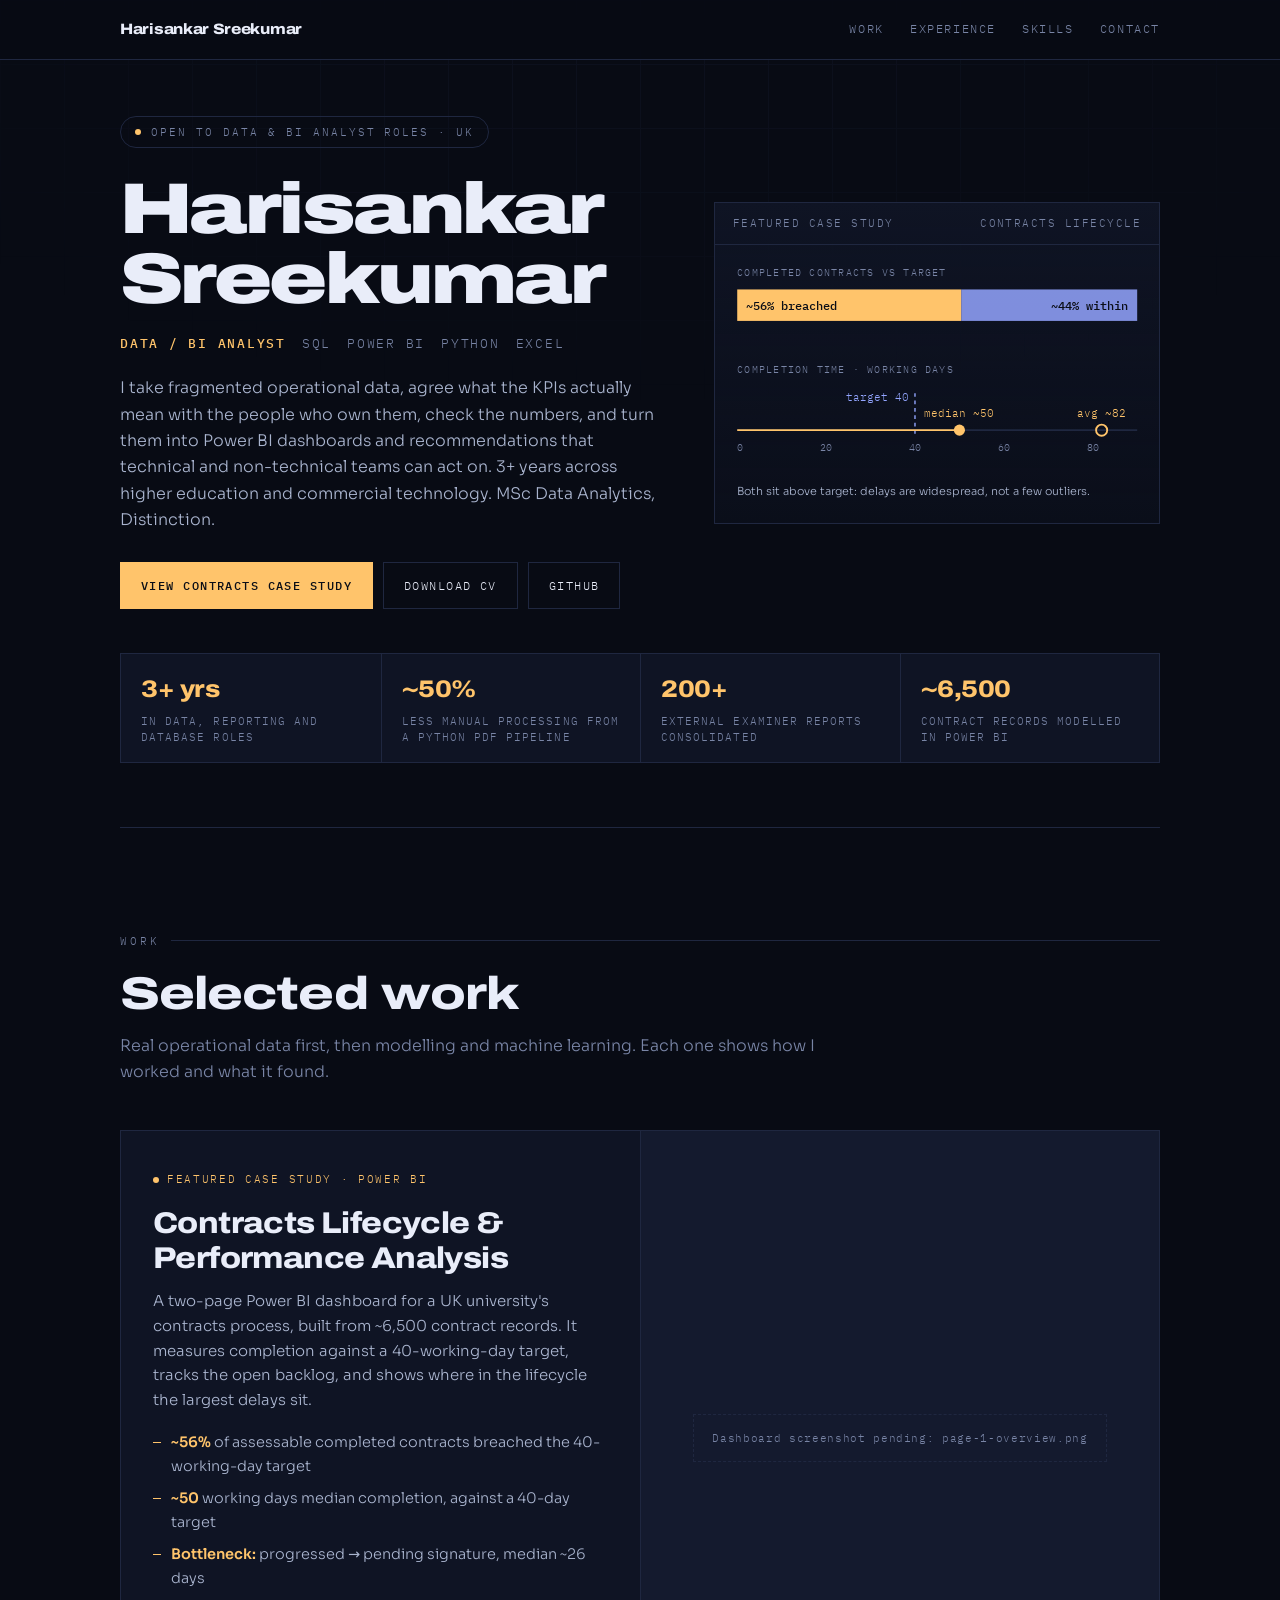
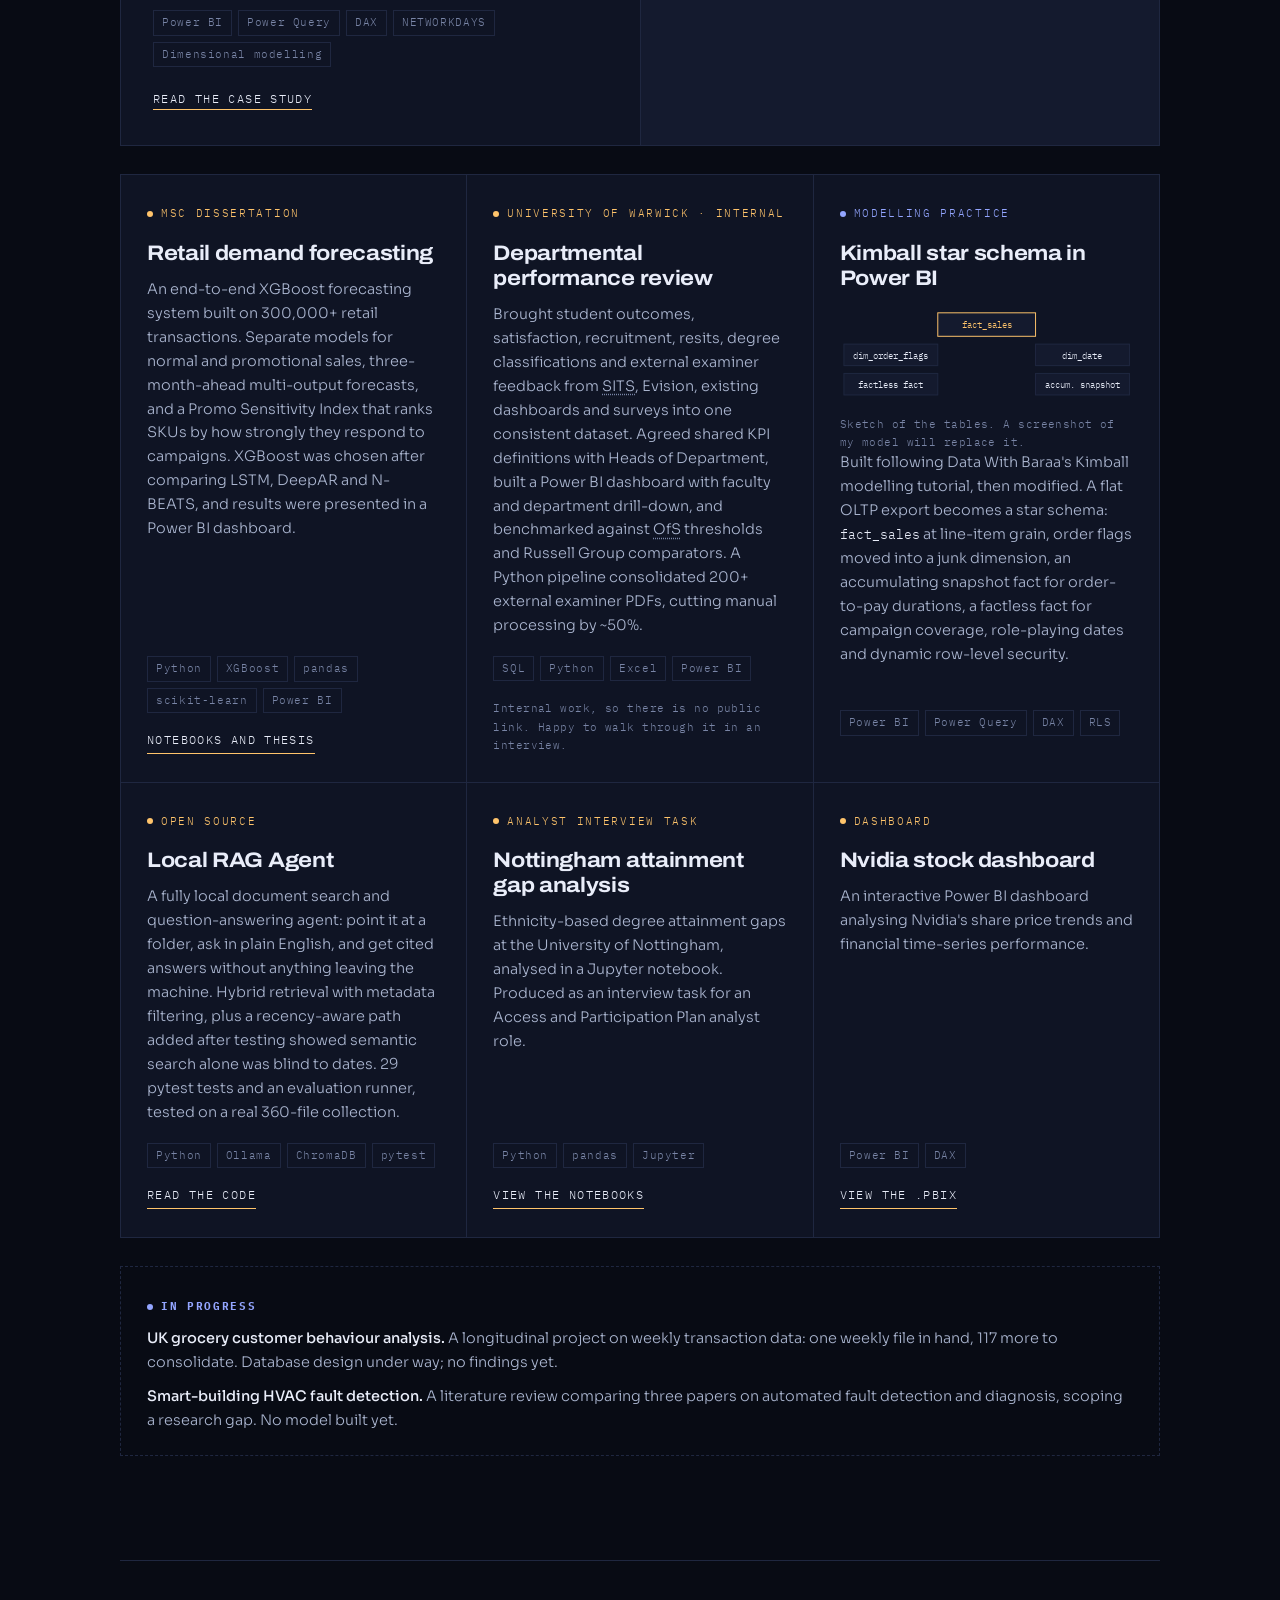
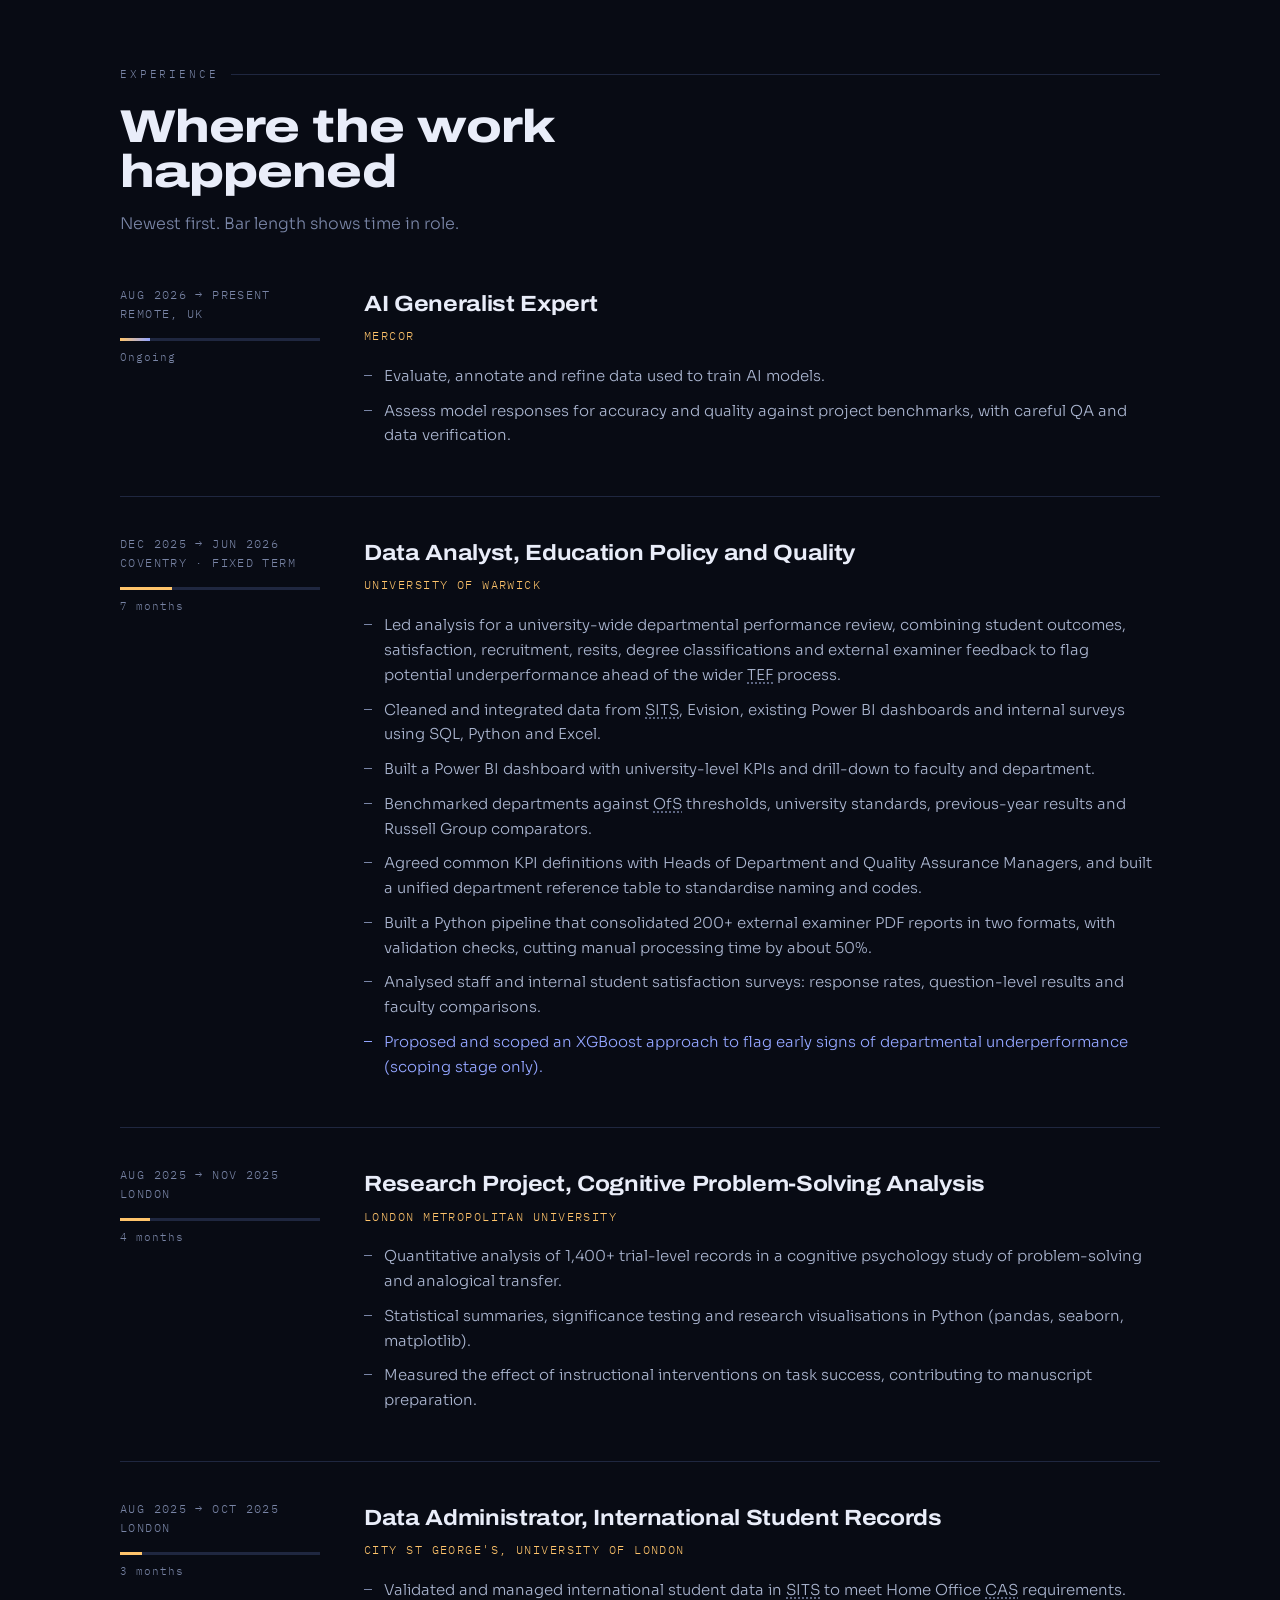
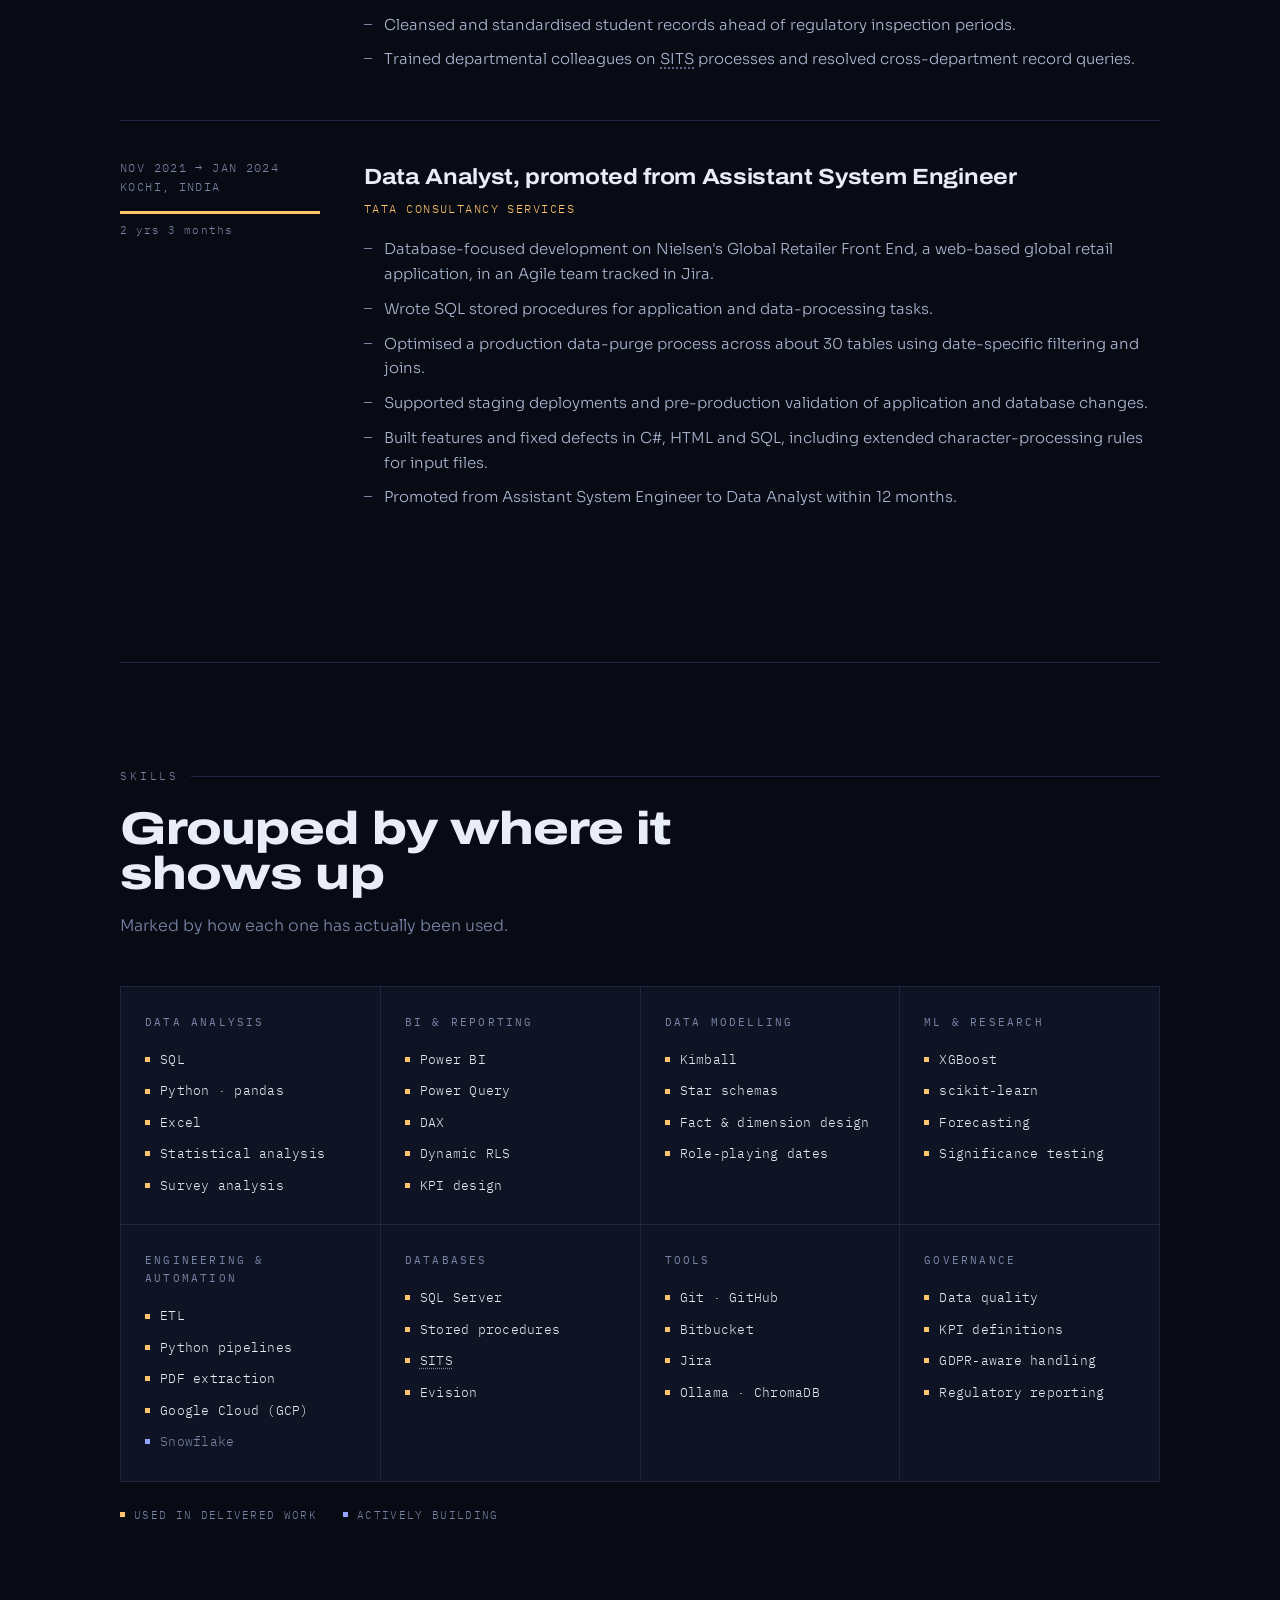
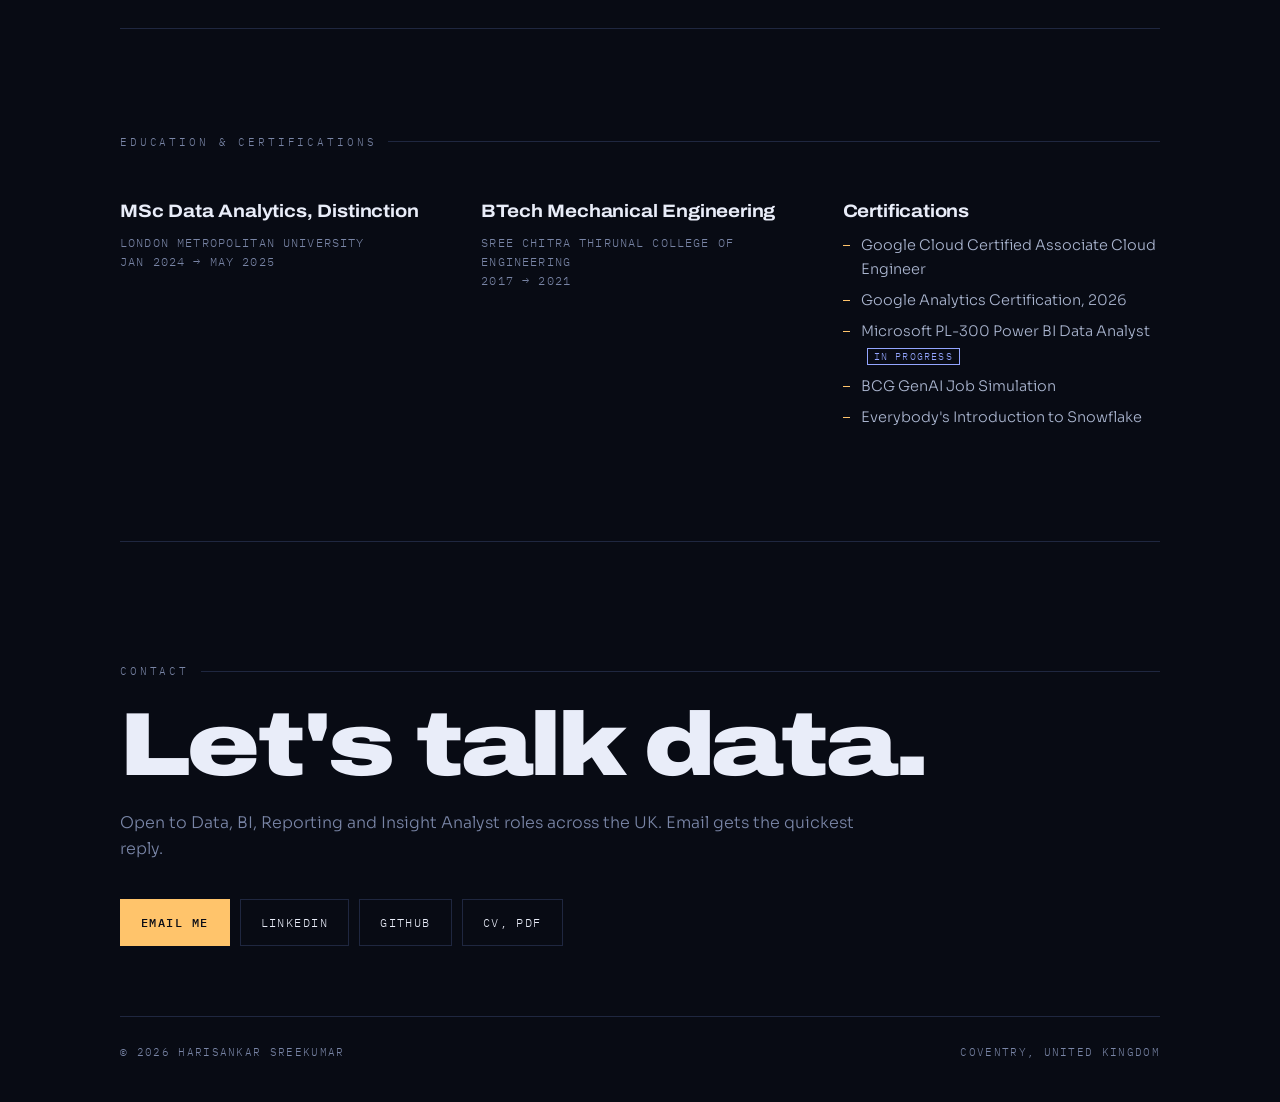
==== commit 459f5fb5: "Rebuild portfolio as a Data / BI Analyst site - Shared stylesheet and plain top navigation; content " ====
--- a/index.html
+++ b/index.html
@@ -3,163 +3,72 @@
 <head>
 <meta charset="utf-8">
 <meta name="viewport" content="width=device-width, initial-scale=1">
-<title>Harisankar Sreekumar. Data Analyst to Data Scientist</title>
-<meta name="description" content="Portfolio of Harisankar Sreekumar. Data Analyst moving into Data Science. Python, SQL, machine learning, Power BI, ETL.">
+<title>Harisankar Sreekumar · Data / BI Analyst</title>
+<meta name="description" content="Harisankar Sreekumar, Data / BI Analyst in the UK. SQL, Power BI, DAX, Python and Excel: dimensional models, KPI dashboards and operational analysis.">
+<meta property="og:title" content="Harisankar Sreekumar · Data / BI Analyst">
+<meta property="og:description" content="Power BI case studies, data modelling and analysis work.">
+<meta property="og:type" content="website">
+<meta property="og:url" content="https://harisankarsreekumar.github.io/">
 <link rel="preconnect" href="https://fonts.googleapis.com">
 <link rel="preconnect" href="https://fonts.gstatic.com" crossorigin>
 <link href="https://fonts.googleapis.com/css2?family=Archivo:wdth,wght@62..125,400..900&family=IBM+Plex+Mono:wght@400;500&family=Sora:wght@200;300;400;600&display=swap" rel="stylesheet">
+<link rel="stylesheet" href="assets/css/site.css">
 <style>
-:root{
-  --substrate:#080B14;
-  --panel:#0F1424;
-  --panel-2:#141A2E;
-  --line:#1F2740;
-  --ink:#E9EDF9;
-  --muted:#7985A6;
-  --observed:#FFC46B;
-  --predicted:#93A5FF;
-  --rail:88px;
-  --maxw:1180px;
-}
-*{box-sizing:border-box;margin:0;padding:0}
-html{scroll-behavior:smooth}
-body{
-  background:var(--substrate);
-  color:var(--ink);
-  font-family:'Sora',system-ui,sans-serif;
-  font-weight:300;
-  line-height:1.65;
-  -webkit-font-smoothing:antialiased;
-  overflow-x:hidden;
-}
-body::before{
-  content:"";position:fixed;inset:0;pointer-events:none;z-index:0;
-  background-image:linear-gradient(var(--line) 1px,transparent 1px),linear-gradient(90deg,var(--line) 1px,transparent 1px);
-  background-size:64px 64px;
-  opacity:.28;
-  mask-image:radial-gradient(ellipse 90% 70% at 50% 0%,#000 20%,transparent 78%);
-  -webkit-mask-image:radial-gradient(ellipse 90% 70% at 50% 0%,#000 20%,transparent 78%);
-}
-.mono{font-family:'IBM Plex Mono',monospace}
-.disp{font-family:'Archivo',sans-serif;font-stretch:125%;line-height:.95;letter-spacing:-.02em}
-
-/* ---------- rail nav ---------- */
-.rail{
-  position:fixed;left:0;top:0;bottom:0;width:var(--rail);z-index:40;
-  border-right:1px solid var(--line);
-  background:linear-gradient(180deg,rgba(8,11,20,.92),rgba(8,11,20,.72));
-  backdrop-filter:blur(6px);
-  display:flex;flex-direction:column;align-items:center;justify-content:center;gap:2px;
-}
-.rail a{
-  writing-mode:vertical-rl;text-orientation:mixed;
-  font-family:'IBM Plex Mono',monospace;font-size:11px;letter-spacing:.22em;text-transform:uppercase;
-  color:var(--muted);text-decoration:none;padding:14px 0;position:relative;transition:color .3s;
-}
-.rail a::before{
-  content:"";position:absolute;left:-16px;top:50%;width:9px;height:1px;background:var(--line);transition:.3s;
-}
-.rail a:hover,.rail a.on{color:var(--ink)}
-.rail a.on::before{background:var(--observed);width:17px}
-.rail .mark{
-  position:absolute;top:26px;left:50%;transform:translateX(-50%);
-  font-family:'Archivo',sans-serif;font-stretch:125%;font-weight:900;font-size:15px;letter-spacing:-.03em;color:var(--ink);
-}
-.rail .sig{position:absolute;bottom:26px;left:50%;transform:translateX(-50%);display:flex;flex-direction:column;gap:7px}
-.rail .sig i{width:6px;height:6px;border-radius:50%;display:block}
-
-/* ---------- mobile bar ---------- */
-.topbar{
-  display:none;position:fixed;top:0;left:0;right:0;z-index:50;
-  padding:14px 20px;border-bottom:1px solid var(--line);
-  background:rgba(8,11,20,.9);backdrop-filter:blur(10px);
-  align-items:center;justify-content:space-between;
-}
-.topbar .nm{font-family:'Archivo',sans-serif;font-stretch:112%;font-weight:800;font-size:14px;letter-spacing:-.02em}
-.topbar nav{display:flex;gap:14px}
-.topbar nav a{font-family:'IBM Plex Mono',monospace;font-size:10.5px;letter-spacing:.14em;text-transform:uppercase;color:var(--muted);text-decoration:none}
-
-.shell{margin-left:var(--rail);position:relative;z-index:1}
-.wrap{max-width:var(--maxw);margin:0 auto;padding:0 48px}
-
-/* ---------- section furniture ---------- */
-.sec{padding:120px 0;border-top:1px solid var(--line);position:relative}
-.sec:first-of-type{border-top:none}
-.eyebrow{
-  font-family:'IBM Plex Mono',monospace;font-size:11px;letter-spacing:.28em;text-transform:uppercase;
-  color:var(--muted);display:flex;align-items:center;gap:12px;margin-bottom:26px;
-}
-.eyebrow::after{content:"";flex:1;height:1px;background:var(--line)}
-h2.disp{font-size:clamp(30px,4.4vw,52px);font-weight:800;max-width:16ch;margin-bottom:18px}
-.lede{color:var(--muted);max-width:62ch;font-size:16px}
-
 /* ---------- hero ---------- */
-.hero{padding:132px 0 96px;position:relative}
-.status{
-  display:inline-flex;align-items:center;gap:10px;
-  font-family:'IBM Plex Mono',monospace;font-size:11px;letter-spacing:.2em;text-transform:uppercase;color:var(--muted);
-  border:1px solid var(--line);border-radius:100px;padding:7px 15px;margin-bottom:34px;
-}
-.status .dot{width:6px;height:6px;border-radius:50%;background:var(--observed);box-shadow:0 0 0 0 rgba(255,196,107,.5);animation:pulse 2.6s infinite}
+.hero{padding:56px 0 64px}
+.hero-grid{display:grid;grid-template-columns:1.1fr .9fr;gap:48px;align-items:center}
+.status{display:inline-flex;align-items:center;gap:10px;font-family:'IBM Plex Mono',monospace;font-size:11px;letter-spacing:.18em;text-transform:uppercase;color:var(--muted);border:1px solid var(--line);border-radius:100px;padding:6px 14px;margin-bottom:26px}
+.status .dot{width:6px;height:6px;border-radius:50%;background:var(--observed);animation:pulse 2.6s infinite}
 @keyframes pulse{0%{box-shadow:0 0 0 0 rgba(255,196,107,.45)}70%{box-shadow:0 0 0 9px rgba(255,196,107,0)}100%{box-shadow:0 0 0 0 rgba(255,196,107,0)}}
-h1{font-size:clamp(48px,9.6vw,132px);font-weight:900;letter-spacing:-.035em;margin-bottom:22px}
-h1 .l2{display:block;color:transparent;-webkit-text-stroke:1.4px var(--muted)}
-.roleline{
-  font-family:'IBM Plex Mono',monospace;font-size:13px;letter-spacing:.16em;text-transform:uppercase;color:var(--muted);
-  display:flex;flex-wrap:wrap;gap:8px 18px;margin-bottom:40px;
-}
-.roleline b{color:var(--ink);font-weight:500}
-.intro{max-width:56ch;font-size:17px;color:#B6C0D8;margin-bottom:40px}
-.cta{display:flex;flex-wrap:wrap;gap:12px}
-.btn{
-  font-family:'IBM Plex Mono',monospace;font-size:12px;letter-spacing:.14em;text-transform:uppercase;
-  text-decoration:none;color:var(--ink);border:1px solid var(--line);padding:14px 22px;
-  transition:border-color .25s,background .25s,color .25s;display:inline-flex;align-items:center;gap:9px;
-}
-.btn:hover{border-color:var(--observed);color:var(--observed)}
-.btn.solid{background:var(--observed);color:#0A0D16;border-color:var(--observed);font-weight:500}
-.btn.solid:hover{background:#FFD69A;border-color:#FFD69A;color:#0A0D16}
-
-/* ---------- plot ---------- */
-.plot{
-  margin-top:76px;border:1px solid var(--line);background:linear-gradient(180deg,var(--panel),rgba(15,20,36,.35));
-  position:relative;
-}
-.plot .head{
-  display:flex;flex-wrap:wrap;gap:12px 26px;align-items:center;justify-content:space-between;
-  padding:14px 20px;border-bottom:1px solid var(--line);
-  font-family:'IBM Plex Mono',monospace;font-size:11px;letter-spacing:.16em;text-transform:uppercase;color:var(--muted);
-}
-.legend{display:flex;gap:20px;flex-wrap:wrap}
-.legend span{display:inline-flex;align-items:center;gap:8px}
-.legend i{width:16px;height:2px;display:block}
-#chart{display:block;width:100%;height:auto}
-.pline{fill:none;stroke-linejoin:round;stroke-linecap:round}
-.draw{stroke-dasharray:var(--len);stroke-dashoffset:var(--len);animation:draw 2.4s cubic-bezier(.62,.02,.2,1) forwards}
-.draw.d2{animation-delay:.55s}
-@keyframes draw{to{stroke-dashoffset:0}}
-.resid{fill:var(--observed);opacity:0;animation:fadein 1s ease 2.5s forwards}
-@keyframes fadein{to{opacity:.085}}
-.ann{opacity:0;animation:fadein2 .8s ease forwards}
-.ann.a1{animation-delay:2.7s}
-.ann.a2{animation-delay:3.05s}
-@keyframes fadein2{to{opacity:1}}
-.ann text{font-family:'IBM Plex Mono',monospace;font-size:11px;letter-spacing:.1em}
-.readouts{
-  display:grid;grid-template-columns:repeat(3,1fr);border-top:1px solid var(--line);
-}
-.readouts div{padding:18px 20px;border-left:1px solid var(--line)}
-.readouts div:first-child{border-left:none}
-.readouts .v{font-family:'Archivo',sans-serif;font-stretch:112%;font-weight:800;font-size:22px;letter-spacing:-.02em}
-.readouts .k{font-family:'IBM Plex Mono',monospace;font-size:10.5px;letter-spacing:.14em;text-transform:uppercase;color:var(--muted);margin-top:5px}
-
-/* ---------- about ---------- */
-.about-grid{display:grid;grid-template-columns:1fr 1.15fr;gap:64px;align-items:start}
-.about-grid p{color:#A9B4CE;margin-bottom:18px;font-size:16px}
-.pullquote{
-  border-left:2px solid var(--observed);padding-left:22px;
-  font-family:'Archivo',sans-serif;font-stretch:112%;font-weight:600;font-size:21px;line-height:1.35;letter-spacing:-.01em;
-}
+h1.disp{font-size:clamp(40px,5.6vw,72px);font-weight:900;letter-spacing:-.035em;margin-bottom:18px}
+.roleline{font-family:'IBM Plex Mono',monospace;font-size:12.5px;letter-spacing:.14em;text-transform:uppercase;color:var(--muted);display:flex;flex-wrap:wrap;gap:6px 16px;margin-bottom:22px}
+.roleline b{color:var(--observed);font-weight:500}
+.intro{max-width:56ch;font-size:16px;color:var(--body);margin-bottom:28px}
+.cta{display:flex;flex-wrap:wrap;gap:10px}
+.hero-fig{border:1px solid var(--line);background:linear-gradient(180deg,var(--panel),rgba(15,20,36,.4))}
+.fig-head{display:flex;justify-content:space-between;gap:12px;padding:12px 18px;border-bottom:1px solid var(--line);font-family:'IBM Plex Mono',monospace;font-size:10.5px;letter-spacing:.14em;text-transform:uppercase;color:var(--muted)}
+#hero-chart{display:block;width:100%;height:auto}
+#hero-chart text{font-family:'IBM Plex Mono',monospace}
+#hero-chart .t-k{font-size:11px;letter-spacing:.12em;text-transform:uppercase;fill:var(--muted)}
+#hero-chart .t-in{font-size:13px;font-weight:500;fill:#0A0D16}
+#hero-chart .t-lab{font-size:11.5px}
+#hero-chart .t-tick text{font-size:10.5px;fill:var(--muted)}
+#hero-chart .t-note{font-family:'Sora',sans-serif;font-size:12px;fill:var(--body)}
+.proof{display:grid;grid-template-columns:repeat(4,1fr);margin-top:44px;border:1px solid var(--line);background:var(--panel)}
+.proof div{padding:16px 20px;border-left:1px solid var(--line)}
+.proof div:first-child{border-left:none}
+.proof dt{font-family:'Archivo',sans-serif;font-stretch:112%;font-weight:800;font-size:24px;letter-spacing:-.02em;color:var(--observed)}
+.proof dd{font-family:'IBM Plex Mono',monospace;font-size:10.5px;letter-spacing:.1em;text-transform:uppercase;color:var(--muted);margin-top:4px;line-height:1.5}
+@media(max-width:960px){.hero-grid{grid-template-columns:1fr;gap:36px}.proof{grid-template-columns:repeat(2,1fr)}.proof div:nth-child(3){border-left:none}.proof div:nth-child(n+3){border-top:1px solid var(--line)}}
+@media(max-width:420px){.proof{grid-template-columns:1fr}.proof div{border-left:none!important}.proof div+div{border-top:1px solid var(--line)}}
+
+/* ---------- work ---------- */
+.featured{display:grid;grid-template-columns:1fr 1fr;gap:0;margin-top:44px;border:1px solid var(--line);background:var(--panel)}
+.featured-copy{padding:34px 32px}
+.featured h3{font-family:'Archivo',sans-serif;font-stretch:112%;font-weight:800;font-size:clamp(22px,2.6vw,30px);letter-spacing:-.02em;line-height:1.15;margin-bottom:14px}
+.featured p{color:var(--body);font-size:15px;margin-bottom:18px}
+.finds{list-style:none;margin-bottom:20px;display:grid;gap:8px}
+.finds li{font-size:14.5px;color:var(--body);padding-left:18px;position:relative}
+.finds li::before{content:"";position:absolute;left:0;top:11px;width:8px;height:1px;background:var(--observed)}
+.finds b{color:var(--observed);font-weight:600}
+.featured .link{font-family:'IBM Plex Mono',monospace;font-size:11.5px;letter-spacing:.12em;text-transform:uppercase;text-decoration:none;border-bottom:1px solid var(--observed);padding-bottom:3px}
+.featured .link:hover{color:var(--observed)}
+.featured-shot{display:flex;align-items:center;justify-content:center;border-left:1px solid var(--line);background:var(--panel-2);min-height:260px;overflow:hidden;text-decoration:none}
+.featured-shot img{width:100%;height:100%;object-fit:cover;object-position:top left;display:block}
+.featured-shot .pending-note{display:none}
+.featured-shot.pending .pending-note{display:block;font-family:'IBM Plex Mono',monospace;font-size:11px;letter-spacing:.06em;color:var(--muted);border:1px dashed var(--line);padding:14px 18px;margin:24px}
+.projects{display:grid;grid-template-columns:repeat(3,1fr);gap:1px;background:var(--line);border:1px solid var(--line);margin-top:28px}
+.mini-schema{display:block;width:100%;height:auto;margin:2px 0 16px}
+code{font-family:'IBM Plex Mono',monospace;font-size:.88em;color:var(--ink)}
+.wip{margin-top:28px;border:1px dashed var(--line);padding:22px 26px}
+.wip-h{margin-bottom:6px}
+.wip-h .flag{margin-bottom:6px}
+.wip ul{list-style:none;display:grid;gap:10px}
+.wip li{font-size:14.5px;color:var(--body)}
+.wip b{color:var(--ink);font-weight:500}
+.tag{font-family:'IBM Plex Mono',monospace;font-size:10px;letter-spacing:.12em;text-transform:uppercase;color:var(--predicted);border:1px solid var(--predicted);padding:1px 6px;margin-left:6px;white-space:nowrap}
+@media(max-width:960px){.featured{grid-template-columns:1fr}.featured-shot{border-left:none;border-top:1px solid var(--line)}.projects{grid-template-columns:1fr 1fr}}
+@media(max-width:640px){.projects{grid-template-columns:1fr}.featured-copy{padding:26px 20px}}
 
 /* ---------- experience ---------- */
 .role{
@@ -181,26 +90,8 @@
 .role li.fwd::before{background:var(--predicted)}
 
 /* ---------- projects ---------- */
-.projects{display:grid;grid-template-columns:repeat(3,1fr);gap:1px;background:var(--line);border:1px solid var(--line);margin-top:52px}
-.card{background:var(--panel);padding:34px 28px 30px;display:flex;flex-direction:column;transition:background .35s}
-.card:hover{background:var(--panel-2)}
-.flag{
-  font-family:'IBM Plex Mono',monospace;font-size:10.5px;letter-spacing:.18em;text-transform:uppercase;
-  display:inline-flex;align-items:center;gap:8px;margin-bottom:26px;
-}
-.flag i{width:6px;height:6px;border-radius:50%;display:block}
-.flag.obs{color:var(--observed)} .flag.obs i{background:var(--observed)}
-.flag.prd{color:var(--predicted)} .flag.prd i{background:var(--predicted)}
 .inst{height:78px;margin-bottom:24px;color:var(--muted);transition:color .35s}
 .card:hover .inst{color:var(--observed)}
-.card h3{font-family:'Archivo',sans-serif;font-stretch:112%;font-weight:700;font-size:23px;letter-spacing:-.015em;margin-bottom:14px}
-.card p{color:#9BA7C2;font-size:14.5px;margin-bottom:20px;flex:1}
-.stack{display:flex;flex-wrap:wrap;gap:6px;margin-bottom:20px}
-.stack span{font-family:'IBM Plex Mono',monospace;font-size:10.5px;letter-spacing:.08em;color:var(--muted);border:1px solid var(--line);padding:4px 8px}
-.card a{font-family:'IBM Plex Mono',monospace;font-size:11.5px;letter-spacing:.14em;text-transform:uppercase;color:var(--ink);text-decoration:none;border-bottom:1px solid var(--observed);padding-bottom:3px;align-self:flex-start}
-.card a:hover{color:var(--observed)}
-.card .note{font-family:'IBM Plex Mono',monospace;font-size:10.5px;letter-spacing:.06em;color:var(--muted);text-transform:none}
-
 /* ---------- skills ---------- */
 .skillgrid{display:grid;grid-template-columns:repeat(4,1fr);gap:1px;background:var(--line);border:1px solid var(--line);margin-top:46px}
 .skillgrid section{background:var(--panel);padding:26px 24px 28px}
@@ -222,152 +113,229 @@
 .edu ul li{font-size:14.5px;color:#A9B4CE;padding-left:18px;position:relative;margin-bottom:7px}
 .edu ul li::before{content:"";position:absolute;left:0;top:11px;width:7px;height:1px;background:var(--observed)}
 
-/* ---------- contact ---------- */
-.contact{padding:132px 0 60px}
-.contact h2.disp{font-size:clamp(42px,8vw,104px);font-weight:900;max-width:none;letter-spacing:-.035em}
-.links{display:flex;flex-wrap:wrap;gap:10px;margin-top:40px}
-footer{border-top:1px solid var(--line);padding:26px 0 40px;display:flex;flex-wrap:wrap;gap:14px;justify-content:space-between;
-  font-family:'IBM Plex Mono',monospace;font-size:11px;letter-spacing:.12em;text-transform:uppercase;color:var(--muted)}
-
-/* ---------- reveal ---------- */
-.rv{opacity:0;transform:translateY(16px);transition:opacity .8s ease,transform .8s cubic-bezier(.3,0,.2,1)}
-.rv.in{opacity:1;transform:none}
-
-a:focus-visible,.btn:focus-visible{outline:2px solid var(--predicted);outline-offset:3px}
-
 @media(max-width:1080px){
-  .rail{display:none}
-  .topbar{display:flex}
-  .shell{margin-left:0;padding-top:54px}
-  .wrap{padding:0 26px}
-  .about-grid{grid-template-columns:1fr;gap:34px}
-  .projects{grid-template-columns:1fr}
   .skillgrid{grid-template-columns:repeat(2,1fr)}
   .edu{grid-template-columns:1fr;gap:32px}
 }
 @media(max-width:720px){
-  .sec{padding:82px 0}
-  .hero{padding:56px 0 70px}
   .role{grid-template-columns:1fr;gap:18px}
-  .readouts{grid-template-columns:1fr}
-  .readouts div{border-left:none;border-top:1px solid var(--line)}
-  .readouts div:first-child{border-top:none}
   .skillgrid{grid-template-columns:1fr}
-  .topbar nav{display:none}
-  .ann{display:none}
 }
-@media(prefers-reduced-motion:reduce){
-  html{scroll-behavior:auto}
-  .draw,.resid,.ann{animation:none;stroke-dashoffset:0;opacity:1}
-  .resid{opacity:.085}
-  .rv{opacity:1;transform:none;transition:none}
-  .status .dot{animation:none}
-}
+/* ---------- contact ---------- */
+.contact{padding:120px 0 0}
+.contact h2.disp{font-size:clamp(40px,7vw,92px);font-weight:900;max-width:none;letter-spacing:-.035em}
+.links{display:flex;flex-wrap:wrap;gap:10px;margin:36px 0 70px}
 </style>
 </head>
 <body>
 
-<aside class="rail">
-  <div class="mark">HS</div>
-  <a href="#signal" class="on" data-t="signal">Signal</a>
-  <a href="#about" data-t="about">Profile</a>
-  <a href="#experience" data-t="experience">Record</a>
-  <a href="#projects" data-t="projects">Builds</a>
-  <a href="#skills" data-t="skills">Toolkit</a>
-  <a href="#contact" data-t="contact">Contact</a>
-  <div class="sig"><i style="background:var(--observed)"></i><i style="background:var(--predicted)"></i></div>
-</aside>
-
-<header class="topbar">
-  <div class="nm">Harisankar Sreekumar</div>
-  <nav>
-    <a href="#projects">Builds</a>
-    <a href="#experience">Record</a>
-    <a href="#contact">Contact</a>
-  </nav>
+<header class="topnav">
+  <div class="in-wrap">
+    <a class="nm" href="#top"><span class="full">Harisankar Sreekumar</span><span class="short">HS</span></a>
+    <nav aria-label="Primary">
+      <a href="#work">Work</a>
+      <a href="#experience">Experience</a>
+      <a href="#skills">Skills</a>
+      <a href="#contact">Contact</a>
+    </nav>
+  </div>
 </header>
 
 <div class="shell">
 <main class="wrap">
 
   <!-- ============ HERO ============ -->
-  <section class="hero" id="signal">
-    <div class="status"><span class="dot"></span> Open to Data Analyst and Data Scientist roles, UK</div>
-    <h1 class="disp">Harisankar<span class="l2">Sreekumar</span></h1>
-    <div class="roleline">
-      <span><b>Data Analyst</b> moving into <b>Data Science</b></span>
-      <span>Python</span><span>SQL</span><span>Machine learning</span><span>Power BI</span><span>ETL</span>
-    </div>
-    <p class="intro">I turn messy institutional data into decisions by day, and build the kind of machine learning systems I want to be trusted with next by night. Currently at the University of Warwick. MSc Data Analytics with Distinction from London Metropolitan University.</p>
-    <div class="cta">
-      <a class="btn solid" href="#projects">See the builds</a>
-      <a class="btn" href="https://harisankarsreekumar.github.io/Harisankar_Sreekumar_Resume.pdf">Download CV</a>
-      <a class="btn" href="https://github.com/HarisankarSreekumar">GitHub</a>
-    </div>
-
-    <figure class="plot">
-      <figcaption class="head">
-        <span>MSc dissertation &nbsp;/&nbsp; retail demand, dual model XGBoost</span>
-        <span class="legend">
-          <span><i style="background:var(--observed)"></i> Observed</span>
-          <span><i style="background:var(--predicted)"></i> Predicted</span>
-        </span>
-      </figcaption>
-      <svg id="chart" viewBox="0 0 1120 380" role="img" aria-label="Forecast chart showing a predicted demand curve tracking observed retail sales, converging to an R squared of 0.999.">
-        <g id="grid"></g>
-        <polygon id="residual" class="resid"></polygon>
-        <path id="observed" class="pline draw" stroke="var(--observed)" stroke-width="1.6"></path>
-        <path id="predicted" class="pline draw d2" stroke="var(--predicted)" stroke-width="2.4"></path>
-        <g id="anns"></g>
-      </svg>
-      <div class="readouts">
-        <div><div class="v">300K+</div><div class="k">Transaction records trained on</div></div>
-        <div><div class="v">200+</div><div class="k">Reports consolidated by one pipeline</div></div>
-        <div><div class="v">3 yrs</div><div class="k">Across the full analytics lifecycle</div></div>
+  <section class="hero" id="top">
+    <div class="hero-grid">
+      <div class="hero-copy">
+        <div class="status"><span class="dot"></span> Open to Data &amp; BI Analyst roles · UK</div>
+        <h1 class="disp">Harisankar Sreekumar</h1>
+        <p class="roleline"><b>Data / BI Analyst</b><span>SQL</span><span>Power BI</span><span>Python</span><span>Excel</span></p>
+        <p class="intro">I take fragmented operational data, agree what the KPIs actually mean with the people who own them, check the numbers, and turn them into Power BI dashboards and recommendations that technical and non-technical teams can act on. 3+ years across higher education and commercial technology. MSc Data Analytics, Distinction.</p>
+        <div class="cta">
+          <a class="btn solid" href="projects/contracts-lifecycle-dashboard/index.html">View contracts case study</a>
+          <a class="btn" data-cv href="Harisankar_Sreekumar_Resume.pdf">Download CV</a>
+          <a class="btn" href="https://github.com/HarisankarSreekumar">GitHub</a>
+        </div>
       </div>
-    </figure>
-  </section>
-
-  <!-- ============ ABOUT ============ -->
-  <section class="sec rv" id="about">
-    <div class="eyebrow">Profile</div>
-    <div class="about-grid">
-      <div>
-        <h2 class="disp">The full lifecycle, end to end</h2>
-        <p class="lede">From database engineering to regulatory reporting to model development. The same instinct applied at every layer.</p>
-        <div class="pullquote" style="margin-top:34px">Data is only worth the decision it changes.</div>
+
+      <figure class="hero-fig">
+        <figcaption class="fig-head"><span>Featured case study</span><span>Contracts lifecycle</span></figcaption>
+        <svg id="hero-chart" viewBox="0 0 480 300" role="img"
+          aria-label="Of assessable completed contracts, about 56% breached the 40 working days target and 44% met it. Median completion was about 50 working days and the average about 82, both above the 40 working days target.">
+          <text x="24" y="34" class="t-k">Completed contracts vs target</text>
+          <rect x="24" y="48" width="242" height="34" fill="var(--observed)"/>
+          <rect x="266" y="48" width="190" height="34" fill="var(--predicted)" opacity=".85"/>
+          <text x="34" y="70" class="t-in">~56% breached</text>
+          <text x="446" y="70" class="t-in" text-anchor="end">~44% within</text>
+
+          <text x="24" y="138" class="t-k">Completion time · working days</text>
+          <line x1="24" y1="200" x2="456" y2="200" stroke="var(--line)" stroke-width="2"/>
+          <g class="t-tick">
+            <text x="24" y="222">0</text><text x="120" y="222" text-anchor="middle">20</text>
+            <text x="216" y="222" text-anchor="middle">40</text><text x="312" y="222" text-anchor="middle">60</text>
+            <text x="408" y="222" text-anchor="middle">80</text>
+          </g>
+          <!-- target: 40 working days at x = 24 + 40*4.8 = 216 -->
+          <line x1="216" y1="160" x2="216" y2="208" stroke="var(--predicted)" stroke-width="1.5" stroke-dasharray="4 4"/>
+          <text x="210" y="168" class="t-lab" fill="var(--predicted)" text-anchor="end">target 40</text>
+          <!-- median ~50 → x 264 ; average ~82 → x 417.6 -->
+          <line x1="24" y1="200" x2="264" y2="200" stroke="var(--observed)" stroke-width="2"/>
+          <circle cx="264" cy="200" r="6" fill="var(--observed)"/>
+          <text x="264" y="186" class="t-lab" fill="var(--observed)" text-anchor="middle">median ~50</text>
+          <circle cx="417.6" cy="200" r="6" fill="none" stroke="var(--observed)" stroke-width="2"/>
+          <text x="417.6" y="186" class="t-lab" fill="var(--observed)" text-anchor="middle">avg ~82</text>
+          <text x="24" y="270" class="t-note">Both sit above target: delays are widespread, not a few outliers.</text>
+        </svg>
+      </figure>
+    </div>
+
+    <dl class="proof" data-proof>
+      <div><dt>3+ yrs</dt><dd>In data, reporting and database roles</dd></div>
+      <div><dt>~50%</dt><dd>Less manual processing from a Python PDF pipeline</dd></div>
+      <div><dt>200+</dt><dd>External examiner reports consolidated</dd></div>
+      <div><dt>~6,500</dt><dd>Contract records modelled in Power BI</dd></div>
+    </dl>
+  </section>
+
+  <!-- ============ WORK ============ -->
+  <section class="sec rv" id="work">
+    <div class="eyebrow">Work</div>
+    <h2 class="disp">Selected work</h2>
+    <p class="lede">Real operational data first, then modelling and machine learning. Each one shows how I worked and what it found.</p>
+
+    <article class="featured" data-featured>
+      <div class="featured-copy">
+        <div class="flag obs"><i></i> Featured case study · Power BI</div>
+        <h3>Contracts Lifecycle &amp; Performance Analysis</h3>
+        <p>A two-page Power BI dashboard for a UK university's contracts process, built from ~6,500 contract records. It measures completion against a 40-working-day target, tracks the open backlog, and shows where in the lifecycle the largest delays sit.</p>
+        <ul class="finds">
+          <li><b>~56%</b> of assessable completed contracts breached the 40-working-day target</li>
+          <li><b>~50</b> working days median completion, against a 40-day target</li>
+          <li><b>Bottleneck:</b> progressed → pending signature, median ~26 days</li>
+        </ul>
+        <div class="stack"><span>Power BI</span><span>Power Query</span><span>DAX</span><span>NETWORKDAYS</span><span>Dimensional modelling</span></div>
+        <a class="link" href="projects/contracts-lifecycle-dashboard/index.html">Read the case study</a>
       </div>
-      <div>
-        <p>Three years across the analytics lifecycle: database engineering, ETL pipelines, machine learning model development, and regulatory reporting.</p>
-        <p>At the University of Warwick my work sits where data engineering, education policy, and institutional strategy meet. An automated Python pipeline consolidating over 200 institutional reports. A university wide departmental performance review benchmarked against OfS regulatory standards, now the institutional baseline for internal quality reviews. SQL driven extraction from SITS underpinning regulatory, survey, and operational pipelines.</p>
-        <p>My MSc dissertation built an end to end XGBoost forecasting system for retail demand, trained on more than 300,000 transaction records. LSTM, DeepAR, and N BEATS were all evaluated before XGBoost was chosen as the strongest fit for sparse retail time series.</p>
-        <p>Before analytics I spent two years at Tata Consultancy Services on a global retail platform for Nielsen, owning SQL database development alongside full stack work in C#, .NET, and JavaScript.</p>
-      </div>
+      <a class="featured-shot" href="projects/contracts-lifecycle-dashboard/index.html" aria-label="Open the contracts case study">
+        <img src="assets/img/contracts/page-1-overview.png" alt="Contract Performance Overview dashboard page (identifying details blurred)" loading="lazy"
+          onerror="this.parentElement.classList.add('pending');this.remove()">
+        <span class="pending-note">Dashboard screenshot pending: page-1-overview.png</span>
+      </a>
+    </article>
+
+    <div class="projects">
+      <article class="card">
+        <div class="flag obs"><i></i> MSc dissertation</div>
+        <h3>Retail demand forecasting</h3>
+        <p>An end-to-end XGBoost forecasting system built on 300,000+ retail transactions. Separate models for normal and promotional sales, three-month-ahead multi-output forecasts, and a Promo Sensitivity Index that ranks SKUs by how strongly they respond to campaigns. XGBoost was chosen after comparing LSTM, DeepAR and N-BEATS, and results were presented in a Power BI dashboard.</p>
+        <div class="stack"><span>Python</span><span>XGBoost</span><span>pandas</span><span>scikit-learn</span><span>Power BI</span></div>
+        <a class="link" href="https://github.com/HarisankarSreekumar/retail-forecasting-thesis">Notebooks and thesis</a>
+      </article>
+
+      <article class="card" data-card="review">
+        <div class="flag obs"><i></i> University of Warwick · internal</div>
+        <h3>Departmental performance review</h3>
+        <p>Brought student outcomes, satisfaction, recruitment, resits, degree classifications and external examiner feedback from <abbr title="Strategic Information Technology Systems: the university student records system">SITS</abbr>, Evision, existing dashboards and surveys into one consistent dataset. Agreed shared KPI definitions with Heads of Department, built a Power BI dashboard with faculty and department drill-down, and benchmarked against <abbr title="Office for Students: the higher education regulator in England">OfS</abbr> thresholds and Russell Group comparators. A Python pipeline consolidated 200+ external examiner PDFs, cutting manual processing by ~50%.</p>
+        <div class="stack"><span>SQL</span><span>Python</span><span>Excel</span><span>Power BI</span></div>
+        <span class="note">Internal work, so there is no public link. Happy to walk through it in an interview.</span>
+      </article>
+
+      <article class="card" data-card="kimball">
+        <div class="flag prd"><i></i> Modelling practice</div>
+        <h3>Kimball star schema in Power BI</h3>
+        <!-- Owner's model screenshot to replace this diagram -->
+        <svg class="mini-schema" data-todo="kimball-screenshot" viewBox="0 0 300 96" role="img"
+          aria-label="Sketch of the tables in the model: fact_sales, dim_order_flags, dim_date, an accumulating snapshot fact and a factless fact. To be replaced with a screenshot of the actual model.">
+          <g font-family="IBM Plex Mono, monospace" font-size="9.5" text-anchor="middle">
+            <rect x="100" y="8" width="100" height="24" fill="var(--panel-2)" stroke="var(--observed)"/>
+            <text x="150" y="24" fill="var(--observed)">fact_sales</text>
+            <rect x="4" y="40" width="96" height="22" fill="var(--panel-2)" stroke="var(--line)"/><text x="52" y="55" fill="var(--ink)">dim_order_flags</text>
+            <rect x="200" y="40" width="96" height="22" fill="var(--panel-2)" stroke="var(--line)"/><text x="248" y="55" fill="var(--ink)">dim_date</text>
+            <rect x="4" y="70" width="96" height="22" fill="var(--panel-2)" stroke="var(--line)"/><text x="52" y="85" fill="var(--ink)">factless fact</text>
+            <rect x="200" y="70" width="96" height="22" fill="var(--panel-2)" stroke="var(--line)"/><text x="248" y="85" fill="var(--ink)">accum. snapshot</text>
+          </g>
+        </svg>
+        <span class="note">Sketch of the tables. A screenshot of my model will replace it.</span>
+        <p>Built following Data With Baraa's Kimball modelling tutorial, then modified. A flat OLTP export becomes a star schema: <code>fact_sales</code> at line-item grain, order flags moved into a junk dimension, an accumulating snapshot fact for order-to-pay durations, a factless fact for campaign coverage, role-playing dates and dynamic row-level security.</p>
+        <div class="stack"><span>Power BI</span><span>Power Query</span><span>DAX</span><span>RLS</span></div>
+      </article>
+
+      <article class="card">
+        <div class="flag obs"><i></i> Open source</div>
+        <h3>Local RAG Agent</h3>
+        <p>A fully local document search and question-answering agent: point it at a folder, ask in plain English, and get cited answers without anything leaving the machine. Hybrid retrieval with metadata filtering, plus a recency-aware path added after testing showed semantic search alone was blind to dates. 29 pytest tests and an evaluation runner, tested on a real 360-file collection.</p>
+        <div class="stack"><span>Python</span><span>Ollama</span><span>ChromaDB</span><span>pytest</span></div>
+        <a class="link" href="https://github.com/HarisankarSreekumar/Local_rag_agent">Read the code</a>
+      </article>
+
+      <article class="card">
+        <div class="flag obs"><i></i> Analyst interview task</div>
+        <h3>Nottingham attainment gap analysis</h3>
+        <p>Ethnicity-based degree attainment gaps at the University of Nottingham, analysed in a Jupyter notebook. Produced as an interview task for an Access and Participation Plan analyst role.</p>
+        <div class="stack"><span>Python</span><span>pandas</span><span>Jupyter</span></div>
+        <a class="link" href="https://github.com/HarisankarSreekumar/UoN-Attainment-analysis-">View the notebooks</a>
+      </article>
+
+      <article class="card">
+        <div class="flag obs"><i></i> Dashboard</div>
+        <h3>Nvidia stock dashboard</h3>
+        <p>An interactive Power BI dashboard analysing Nvidia's share price trends and financial time-series performance.</p>
+        <div class="stack"><span>Power BI</span><span>DAX</span></div>
+        <a class="link" href="https://github.com/HarisankarSreekumar/nvidia-stock-dashboard">View the .pbix</a>
+      </article>
+    </div>
+
+    <div class="wip">
+      <h3 class="wip-h"><span class="flag prd"><i></i> In progress</span></h3>
+      <ul>
+        <li><b>UK grocery customer behaviour analysis.</b> A longitudinal project on weekly transaction data: one weekly file in hand, 117 more to consolidate. Database design under way; no findings yet.</li>
+        <li><b>Smart-building HVAC fault detection.</b> A literature review comparing three papers on automated fault detection and diagnosis, scoping a research gap. No model built yet.</li>
+      </ul>
     </div>
   </section>
 
   <!-- ============ EXPERIENCE ============ -->
   <section class="sec rv" id="experience">
-    <div class="eyebrow">Record</div>
+    <div class="eyebrow">Experience</div>
     <h2 class="disp">Where the work happened</h2>
-    <p class="lede">Newest first. Bar length is time served, so the shape of the career is visible before you read a word of it.</p>
-
-    <div style="margin-top:56px">
+    <p class="lede">Newest first. Bar length shows time in role.</p>
+
+    <div style="margin-top:48px">
       <article class="role">
         <div>
-          <div class="when">Dec 2025 &rarr; Present<br>Coventry</div>
-          <div class="bar live" data-w="30"><i></i></div>
+          <div class="when">Aug 2026 &rarr; Present<br>Remote, UK</div>
+          <div class="bar live" data-w="15"><i></i></div>
           <div class="months">Ongoing</div>
         </div>
         <div>
-          <h3>Data Analyst</h3>
+          <h3>AI Generalist Expert</h3>
+          <div class="org">Mercor</div>
+          <ul>
+            <li>Evaluate, annotate and refine data used to train AI models.</li>
+            <li>Assess model responses for accuracy and quality against project benchmarks, with careful QA and data verification.</li>
+          </ul>
+        </div>
+      </article>
+
+      <article class="role">
+        <div>
+          <div class="when">Dec 2025 &rarr; Jun 2026<br>Coventry · fixed term</div>
+          <div class="bar" data-w="26"><i></i></div>
+          <div class="months">7 months</div>
+        </div>
+        <div>
+          <h3>Data Analyst, Education Policy and Quality</h3>
           <div class="org">University of Warwick</div>
           <ul>
-            <li>Engineered an automated Python pipeline to extract and consolidate over 200 institutional reports, releasing analyst capacity for higher value strategic work.</li>
-            <li>Led a university wide departmental performance review benchmarked against OfS regulatory standards, now the institutional baseline for internal quality reviews.</li>
-            <li>Write and maintain the SQL against SITS that underpins regulatory, survey, and operational reporting.</li>
-            <li>Support TEF submissions, analyse NSS, PTES and PRES survey data, and build dashboards with Warwick Data Labs across academic departments.</li>
-            <li class="fwd">Scoping a machine learning risk model to flag early indicators of departmental underperformance against OfS thresholds.</li>
+            <li>Led analysis for a university-wide departmental performance review, combining student outcomes, satisfaction, recruitment, resits, degree classifications and external examiner feedback to flag potential underperformance ahead of the wider <abbr title="Teaching Excellence Framework: the national assessment of teaching quality">TEF</abbr> process.</li>
+            <li>Cleaned and integrated data from <abbr title="Strategic Information Technology Systems: the university student records system">SITS</abbr>, Evision, existing Power BI dashboards and internal surveys using SQL, Python and Excel.</li>
+            <li>Built a Power BI dashboard with university-level KPIs and drill-down to faculty and department.</li>
+            <li>Benchmarked departments against <abbr title="Office for Students: the higher education regulator in England">OfS</abbr> thresholds, university standards, previous-year results and Russell Group comparators.</li>
+            <li>Agreed common KPI definitions with Heads of Department and Quality Assurance Managers, and built a unified department reference table to standardise naming and codes.</li>
+            <li>Built a Python pipeline that consolidated 200+ external examiner PDF reports in two formats, with validation checks, cutting manual processing time by about 50%.</li>
+            <li>Analysed staff and internal student satisfaction surveys: response rates, question-level results and faculty comparisons.</li>
+            <li class="fwd">Proposed and scoped an XGBoost approach to flag early signs of departmental underperformance (scoping stage only).</li>
           </ul>
         </div>
       </article>
@@ -379,12 +347,12 @@
           <div class="months">4 months</div>
         </div>
         <div>
-          <h3>Research Project, Cognitive Problem Solving</h3>
+          <h3>Research Project, Cognitive Problem-Solving Analysis</h3>
           <div class="org">London Metropolitan University</div>
           <ul>
-            <li>Quantitative analysis across more than 1,400 trial level datasets in a cognitive psychology study on problem solving and analogical transfer.</li>
-            <li>Built statistical summaries, significance testing, and publication ready visualisations in pandas, seaborn, and matplotlib.</li>
-            <li>Measured the effect of instructional interventions on task success rates for manuscript preparation.</li>
+            <li>Quantitative analysis of 1,400+ trial-level records in a cognitive psychology study of problem-solving and analogical transfer.</li>
+            <li>Statistical summaries, significance testing and research visualisations in Python (pandas, seaborn, matplotlib).</li>
+            <li>Measured the effect of instructional interventions on task success, contributing to manuscript preparation.</li>
           </ul>
         </div>
       </article>
@@ -399,16 +367,16 @@
           <h3>Data Administrator, International Student Records</h3>
           <div class="org">City St George's, University of London</div>
           <ul>
-            <li>Validated and managed international student data in SITS to Home Office CAS compliance.</li>
-            <li>Ran systematic data cleansing ahead of regulatory inspection periods.</li>
-            <li>Delivered SITS process training across departments.</li>
+            <li>Validated and managed international student data in <abbr title="Strategic Information Technology Systems: the university student records system">SITS</abbr> to meet Home Office <abbr title="Confirmation of Acceptance for Studies">CAS</abbr> requirements.</li>
+            <li>Cleansed and standardised student records ahead of regulatory inspection periods.</li>
+            <li>Trained departmental colleagues on <abbr title="Strategic Information Technology Systems: the university student records system">SITS</abbr> processes and resolved cross-department record queries.</li>
           </ul>
         </div>
       </article>
 
       <article class="role">
         <div>
-          <div class="when">Nov 2021 &rarr; Jan 2024<br>Kochi</div>
+          <div class="when">Nov 2021 &rarr; Jan 2024<br>Kochi, India</div>
           <div class="bar" data-w="100"><i></i></div>
           <div class="months">2 yrs 3 months</div>
         </div>
@@ -416,106 +384,41 @@
           <h3>Data Analyst, promoted from Assistant System Engineer</h3>
           <div class="org">Tata Consultancy Services</div>
           <ul>
-            <li>Owned end to end database development for a global retail analytics application built for Nielsen.</li>
-            <li>Sole owner of server side data purge operations across every production and test environment.</li>
-            <li>Led staging server deployment across the application lifecycle.</li>
-            <li>Full stack development and bug fixing in C#, .NET, HTML, and JavaScript.</li>
-            <li>Promoted within twelve months on the back of widening database and deployment ownership.</li>
+            <li>Database-focused development on Nielsen's Global Retailer Front End, a web-based global retail application, in an Agile team tracked in Jira.</li>
+            <li>Wrote SQL stored procedures for application and data-processing tasks.</li>
+            <li>Optimised a production data-purge process across about 30 tables using date-specific filtering and joins.</li>
+            <li>Supported staging deployments and pre-production validation of application and database changes.</li>
+            <li>Built features and fixed defects in C#, HTML and SQL, including extended character-processing rules for input files.</li>
+            <li>Promoted from Assistant System Engineer to Data Analyst within 12 months.</li>
           </ul>
         </div>
-      </article>
-    </div>
-  </section>
-
-  <!-- ============ PROJECTS ============ -->
-  <section class="sec rv" id="projects">
-    <div class="eyebrow">Builds</div>
-    <h2 class="disp">Three ways of working with data</h2>
-    <p class="lede">A production AI system, an institutional analytics pipeline, and a research forecasting model.</p>
-
-    <div class="projects">
-      <article class="card">
-        <div class="flag obs"><i></i> Shipped and documented</div>
-        <svg class="inst" viewBox="0 0 160 78" fill="none" stroke="currentColor" stroke-width="1.2" aria-hidden="true">
-          <circle cx="80" cy="39" r="4.5" fill="currentColor" stroke="none"/>
-          <circle cx="80" cy="39" r="13" opacity=".55"/><circle cx="80" cy="39" r="23" opacity=".3"/>
-          <line x1="80" y1="39" x2="46" y2="20"/><line x1="80" y1="39" x2="118" y2="26"/><line x1="80" y1="39" x2="58" y2="63"/>
-          <circle cx="46" cy="20" r="2.6" fill="currentColor" stroke="none"/><circle cx="118" cy="26" r="2.6" fill="currentColor" stroke="none"/><circle cx="58" cy="63" r="2.6" fill="currentColor" stroke="none"/>
-          <circle cx="22" cy="47" r="1.6" fill="currentColor" stroke="none" opacity=".5"/><circle cx="136" cy="58" r="1.6" fill="currentColor" stroke="none" opacity=".5"/>
-          <circle cx="104" cy="66" r="1.6" fill="currentColor" stroke="none" opacity=".5"/><circle cx="34" cy="12" r="1.6" fill="currentColor" stroke="none" opacity=".5"/>
-          <circle cx="142" cy="16" r="1.6" fill="currentColor" stroke="none" opacity=".5"/><circle cx="14" cy="24" r="1.6" fill="currentColor" stroke="none" opacity=".5"/>
-        </svg>
-        <h3>Local RAG Agent</h3>
-        <p>A fully local, privacy first document search and question answering agent. Point it at any folder, ask in plain English, get cited answers. Nothing leaves the machine. Stress testing it on a real 360 file archive surfaced two genuine RAG limitations, both since fixed: semantic search going blind to recency, and a small local model refusing paraphrased matches too literally.</p>
-        <div class="stack"><span>Python</span><span>Ollama</span><span>ChromaDB</span><span>pydantic</span><span>Typer</span><span>pytest</span></div>
-        <a href="https://github.com/HarisankarSreekumar/Local_rag_agent">Read the code</a>
-      </article>
-
-      <article class="card">
-        <div class="flag obs"><i></i> Running in production</div>
-        <svg class="inst" viewBox="0 0 160 78" fill="none" stroke="currentColor" stroke-width="1.2" aria-hidden="true">
-          <rect x="10" y="10" width="15" height="9"/><rect x="10" y="34" width="15" height="9"/><rect x="10" y="58" width="15" height="9"/>
-          <path d="M25 14.5 C60 14.5 52 39 78 39" opacity=".75"/>
-          <path d="M25 38.5 L78 39" opacity=".75"/>
-          <path d="M25 62.5 C60 62.5 52 39 78 39" opacity=".75"/>
-          <circle cx="82" cy="39" r="8"/><path d="M78 39 h-0.5"/>
-          <path d="M90 39 h22" opacity=".75"/>
-          <rect x="112" y="24" width="36" height="30" opacity=".9"/>
-          <path d="M118 47 v-9 M126 47 v-15 M134 47 v-6 M142 47 v-12" stroke-width="1.6"/>
-        </svg>
-        <h3>Institutional Analytics Pipeline</h3>
-        <p>An automated Python pipeline consolidating over 200 institutional reports at the University of Warwick, paired with a university wide departmental performance review benchmarked against OfS regulatory standards. The review is now the institutional baseline for internal quality checks, fed by SQL extraction from SITS.</p>
-        <div class="stack"><span>Python</span><span>SQL</span><span>Power BI</span><span>SITS</span><span>OfS reporting</span></div>
-        <span class="note">Institution internal. Case study available on request.</span>
-      </article>
-
-      <article class="card">
-        <div class="flag obs"><i></i> Research complete</div>
-        <svg class="inst" viewBox="0 0 160 78" fill="none" stroke="currentColor" stroke-width="1.2" aria-hidden="true">
-          <path d="M8 60 L26 44 L38 52 L52 22 L66 40 L80 32 L96 46 L112 20 L128 30 L152 14" opacity=".55"/>
-          <path d="M8 57 C24 50 30 46 40 49 C50 52 46 30 56 27 C66 24 70 40 82 36 C94 32 98 46 110 26 C122 6 132 32 152 17" stroke-width="2"/>
-          <circle cx="152" cy="16" r="3" fill="currentColor" stroke="none"/>
-        </svg>
-        <h3>Retail Demand Forecasting</h3>
-        <p>MSc dissertation. An end to end XGBoost forecasting system trained on over 300,000 transaction records, reaching R² of 0.999 on normal sales and 0.975 on promotional sales. Dual model architecture, multi output three month ahead forecasting, and a Promo Sensitivity Index that classifies campaign responsiveness at SKU level.</p>
-        <div class="stack"><span>XGBoost</span><span>scikit-learn</span><span>pandas</span><span>LSTM</span><span>DeepAR</span><span>N-BEATS</span></div>
-        <span class="note">MSc Data Analytics dissertation, London Metropolitan University.</span>
       </article>
     </div>
   </section>
 
   <!-- ============ SKILLS ============ -->
   <section class="sec rv" id="skills">
-    <div class="eyebrow">Toolkit</div>
+    <div class="eyebrow">Skills</div>
     <h2 class="disp">Grouped by where it shows up</h2>
-    <p class="lede">Marked by how it has actually been used, not by how confident the word sounds on a CV.</p>
+    <p class="lede">Marked by how each one has actually been used.</p>
 
     <div class="skillgrid">
-      <section>
-        <h4>Languages and ML</h4>
-        <ul>
-          <li><i></i>Python</li><li><i></i>SQL</li><li><i></i>XGBoost</li>
-          <li><i></i>scikit-learn</li><li><i></i>pandas</li><li><i></i>C#</li>
-        </ul>
-      </section>
-      <section>
-        <h4>BI and reporting</h4>
-        <ul>
-          <li><i></i>Power BI</li><li><i></i>Excel</li><li><i></i>DAX</li><li class="b"><i></i>Tableau</li>
-        </ul>
-      </section>
-      <section>
-        <h4>Data engineering</h4>
-        <ul>
-          <li><i></i>ETL</li><li><i></i>SITS</li><li class="b"><i></i>GCP</li><li class="b"><i></i>Snowflake</li>
-        </ul>
-      </section>
-      <section>
-        <h4>Tools</h4>
-        <ul>
-          <li><i></i>Git</li><li><i></i>GitHub</li><li><i></i>Ollama</li><li><i></i>ChromaDB</li>
-        </ul>
-      </section>
+      <section><h4>Data analysis</h4><ul>
+        <li><i></i>SQL</li><li><i></i>Python · pandas</li><li><i></i>Excel</li><li><i></i>Statistical analysis</li><li><i></i>Survey analysis</li></ul></section>
+      <section><h4>BI &amp; reporting</h4><ul>
+        <li><i></i>Power BI</li><li><i></i>Power Query</li><li><i></i>DAX</li><li><i></i>Dynamic RLS</li><li><i></i>KPI design</li></ul></section>
+      <section><h4>Data modelling</h4><ul>
+        <li><i></i>Kimball</li><li><i></i>Star schemas</li><li><i></i>Fact &amp; dimension design</li><li><i></i>Role-playing dates</li></ul></section>
+      <section><h4>ML &amp; research</h4><ul>
+        <li><i></i>XGBoost</li><li><i></i>scikit-learn</li><li><i></i>Forecasting</li><li><i></i>Significance testing</li></ul></section>
+      <section><h4>Engineering &amp; automation</h4><ul>
+        <li><i></i>ETL</li><li><i></i>Python pipelines</li><li><i></i>PDF extraction</li><li><i></i>Google Cloud (GCP)</li><li class="b"><i></i>Snowflake</li></ul></section>
+      <section><h4>Databases</h4><ul>
+        <li><i></i>SQL Server</li><li><i></i>Stored procedures</li><li><i></i><abbr title="Strategic Information Technology Systems: the university student records system">SITS</abbr></li><li><i></i>Evision</li></ul></section>
+      <section><h4>Tools</h4><ul>
+        <li><i></i>Git · GitHub</li><li><i></i>Bitbucket</li><li><i></i>Jira</li><li><i></i>Ollama · ChromaDB</li></ul></section>
+      <section><h4>Governance</h4><ul>
+        <li><i></i>Data quality</li><li><i></i>KPI definitions</li><li><i></i>GDPR-aware handling</li><li><i></i>Regulatory reporting</li></ul></section>
     </div>
     <div class="keyline">
       <span><i style="background:var(--observed)"></i> Used in delivered work</span>
@@ -525,8 +428,7 @@
 
   <!-- ============ EDUCATION ============ -->
   <section class="sec rv" id="education">
-    <div class="eyebrow">Foundations</div>
-    <h2 class="disp">Education and certifications</h2>
+    <div class="eyebrow">Education &amp; certifications</div>
     <div class="edu">
       <div>
         <h4>MSc Data Analytics, Distinction</h4>
@@ -538,8 +440,10 @@
       </div>
       <div>
         <h4>Certifications</h4>
-        <ul>
+        <ul id="certs">
+          <li>Google Cloud Certified Associate Cloud Engineer</li>
           <li>Google Analytics Certification, 2026</li>
+          <li>Microsoft PL-300 Power BI Data Analyst <span class="tag">in progress</span></li>
           <li>BCG GenAI Job Simulation</li>
           <li>Everybody's Introduction to Snowflake</li>
         </ul>
@@ -551,14 +455,14 @@
   <section class="contact rv" id="contact" style="border-top:1px solid var(--line)">
     <div class="eyebrow">Contact</div>
     <h2 class="disp">Let's talk data.</h2>
-    <p class="lede" style="margin-top:20px">Open to Data Analyst and Data Scientist roles across the UK. Quickest reply is by email.</p>
+    <p class="lede" style="margin-top:20px">Open to Data, BI, Reporting and Insight Analyst roles across the UK. Email gets the quickest reply.</p>
     <div class="links">
       <a class="btn solid" href="mailto:sankarhari243@gmail.com">Email me</a>
       <a class="btn" href="https://www.linkedin.com/in/harisankarsreekumar">LinkedIn</a>
       <a class="btn" href="https://github.com/HarisankarSreekumar">GitHub</a>
-      <a class="btn" href="https://harisankarsreekumar.github.io/Harisankar_Sreekumar_Resume.pdf">CV, PDF</a>
-    </div>
-    <footer>
+      <a class="btn" data-cv href="Harisankar_Sreekumar_Resume.pdf">CV, PDF</a>
+    </div>
+    <footer class="foot">
       <span>&copy; 2026 Harisankar Sreekumar</span>
       <span>Coventry, United Kingdom</span>
     </footer>
@@ -568,65 +472,11 @@
 </div>
 
 <script>
+document.documentElement.classList.add('js');
+const CV_URL = 'Harisankar_Sreekumar_Resume.pdf';
+document.querySelectorAll('[data-cv]').forEach(function(a){a.setAttribute('href', CV_URL);});
 (function(){
   var reduce = window.matchMedia('(prefers-reduced-motion: reduce)').matches;
-
-  /* ---------- forecast plot ---------- */
-  var W=1120, H=380, PL=52, PR=52, PT=34, PB=44;
-  function rng(s){return function(){s=(s*1664525+1013904223)%4294967296;return s/4294967296;};}
-  var r=rng(20240517), N=78, obs=[], spikes={12:.17,13:.08,29:.15,30:.07,45:.18,46:.08,63:.13,64:.06};
-  for(var i=0;i<N;i++){
-    var t=i/(N-1);
-    var base=.46+.16*Math.sin(t*Math.PI*3.05)+.07*Math.sin(t*Math.PI*7.4+1.2)+.12*t;
-    var v=base+(r()-.5)*.06+(spikes[i]||0);
-    obs.push(Math.min(.94,Math.max(.08,v)));
-  }
-  var pred=obs.map(function(v,i){
-    var a=obs[i-1]!==undefined?obs[i-1]:v, b=obs[i+1]!==undefined?obs[i+1]:v;
-    var s=(a+v*1.6+b)/3.6, t=i/(N-1);
-    return s+(1-Math.min(1,t/.58))*(r()-.5)*.11;
-  });
-  function X(i){return PL+(i/(N-1))*(W-PL-PR);}
-  function Y(v){return H-PB-v*(H-PT-PB);}
-
-  var grid=document.getElementById('grid'), g='';
-  for(var k=0;k<=4;k++){
-    var y=PT+k*((H-PT-PB)/4);
-    g+='<line x1="'+PL+'" y1="'+y+'" x2="'+(W-PR)+'" y2="'+y+'" stroke="#1F2740" stroke-width="1"/>';
-  }
-  for(var c=0;c<=6;c++){
-    var x=PL+c*((W-PL-PR)/6);
-    g+='<line x1="'+x+'" y1="'+(H-PB)+'" x2="'+x+'" y2="'+(H-PB+6)+'" stroke="#2A3350" stroke-width="1"/>';
-    g+='<text x="'+x+'" y="'+(H-PB+22)+'" fill="#4E5A78" font-family="IBM Plex Mono, monospace" font-size="10" text-anchor="middle" letter-spacing="1">W'+(c*8)+'</text>';
-  }
-  grid.innerHTML=g;
-
-  var dObs='M'+obs.map(function(v,i){return X(i)+' '+Y(v);}).join(' L');
-  var dPred='M'+X(0)+' '+Y(pred[0]);
-  for(var j=0;j<N-1;j++){
-    var x0=X(j),y0=Y(pred[j]),x1=X(j+1),y1=Y(pred[j+1]);
-    dPred+=' C'+(x0+(x1-x0)/2)+' '+y0+','+(x0+(x1-x0)/2)+' '+y1+','+x1+' '+y1;
-  }
-  var pO=document.getElementById('observed'), pP=document.getElementById('predicted');
-  pO.setAttribute('d',dObs); pP.setAttribute('d',dPred);
-
-  var poly=obs.map(function(v,i){return X(i)+','+Y(v);}).concat(pred.map(function(v,i){return X(N-1-i)+','+Y(pred[N-1-i]);}).slice(0,N)).join(' ');
-  document.getElementById('residual').setAttribute('points',poly);
-
-  if(!reduce){
-    [pO,pP].forEach(function(p){ p.style.setProperty('--len', Math.ceil(p.getTotalLength())+'px'); });
-  }else{
-    [pO,pP].forEach(function(p){p.classList.remove('draw','d2');});
-  }
-
-  var ai=46, ax=X(ai), ay=Y(obs[ai]);
-  var bi=71, bx=X(bi), by=Y(pred[bi]);
-  document.getElementById('anns').innerHTML=
-    '<g class="ann a1"><line x1="'+ax+'" y1="'+(ay-6)+'" x2="'+ax+'" y2="'+(ay-40)+'" stroke="#FFC46B" stroke-width="1" opacity=".7"/>'+
-    '<text x="'+(ax+8)+'" y="'+(ay-44)+'" fill="#FFC46B">Promo Sensitivity Index</text></g>'+
-    '<g class="ann a2"><circle cx="'+bx+'" cy="'+by+'" r="4" fill="none" stroke="#93A5FF" stroke-width="1.4"/>'+
-    '<line x1="'+bx+'" y1="'+(by+8)+'" x2="'+bx+'" y2="'+(by+34)+'" stroke="#93A5FF" stroke-width="1" opacity=".7"/>'+
-    '<text x="'+(bx-4)+'" y="'+(by+50)+'" fill="#93A5FF" text-anchor="end">R² 0.999 &#183; converged</text></g>';
 
   /* ---------- reveals, bars, rail ---------- */
   var io=new IntersectionObserver(function(es){
@@ -641,17 +491,6 @@
   },{threshold:.5});
   document.querySelectorAll('.bar').forEach(function(el){bio.observe(el);});
 
-  var links=[].slice.call(document.querySelectorAll('.rail a'));
-  var nio=new IntersectionObserver(function(es){
-    es.forEach(function(e){
-      if(e.isIntersecting){
-        links.forEach(function(a){a.classList.toggle('on', a.dataset.t===e.target.id);});
-      }
-    });
-  },{rootMargin:'-45% 0px -50% 0px'});
-  ['signal','about','experience','projects','skills','contact'].forEach(function(id){
-    var el=document.getElementById(id); if(el) nio.observe(el);
-  });
 })();
 </script>
 </body>
--- a/assets/css/site.css
+++ b/assets/css/site.css
@@ -0,0 +1,111 @@
+/* Shared design system: harisankarsreekumar.github.io
+   Amber = observed / actual. Blue = predicted / target / in progress. */
+:root{
+  --substrate:#080B14;
+  --panel:#0F1424;
+  --panel-2:#141A2E;
+  --line:#1F2740;
+  --ink:#E9EDF9;
+  --body:#A9B4CE;
+  --muted:#7985A6;
+  --observed:#FFC46B;
+  --predicted:#93A5FF;
+  --maxw:1120px;
+  --nav-h:60px;
+}
+*{box-sizing:border-box;margin:0;padding:0}
+html{scroll-behavior:smooth;scroll-padding-top:calc(var(--nav-h) + 16px)}
+body{
+  background:var(--substrate);color:var(--ink);
+  font-family:'Sora',system-ui,sans-serif;font-weight:300;line-height:1.65;
+  -webkit-font-smoothing:antialiased;overflow-x:hidden;
+}
+body::before{
+  content:"";position:fixed;inset:0;pointer-events:none;z-index:0;
+  background-image:linear-gradient(var(--line) 1px,transparent 1px),linear-gradient(90deg,var(--line) 1px,transparent 1px);
+  background-size:64px 64px;opacity:.22;
+  mask-image:radial-gradient(ellipse 90% 60% at 50% 0%,#000 20%,transparent 75%);
+  -webkit-mask-image:radial-gradient(ellipse 90% 60% at 50% 0%,#000 20%,transparent 75%);
+}
+img,svg{max-width:100%}
+a{color:inherit}
+abbr[title]{text-decoration:underline dotted var(--muted);text-underline-offset:3px;cursor:help}
+.mono{font-family:'IBM Plex Mono',monospace}
+.disp{font-family:'Archivo',sans-serif;font-stretch:125%;line-height:.98;letter-spacing:-.02em}
+
+/* ---------- top nav ---------- */
+.topnav{
+  position:sticky;top:0;z-index:50;height:var(--nav-h);
+  border-bottom:1px solid var(--line);
+  background:rgba(8,11,20,.86);backdrop-filter:blur(10px);-webkit-backdrop-filter:blur(10px);
+}
+.topnav .in-wrap{max-width:var(--maxw);margin:0 auto;padding:0 40px;height:100%;display:flex;align-items:center;justify-content:space-between;gap:20px}
+.topnav .nm{font-family:'Archivo',sans-serif;font-stretch:112%;font-weight:800;font-size:15px;letter-spacing:-.02em;text-decoration:none;white-space:nowrap}
+.topnav nav{display:flex;gap:26px}
+.topnav nav a{font-family:'IBM Plex Mono',monospace;font-size:11.5px;letter-spacing:.14em;text-transform:uppercase;color:var(--muted);text-decoration:none;transition:color .2s}
+.topnav nav a:hover,.topnav nav a[aria-current]{color:var(--ink)}
+
+.shell{position:relative;z-index:1}
+.wrap{max-width:var(--maxw);margin:0 auto;padding:0 40px}
+
+/* ---------- section furniture ---------- */
+.sec{padding:104px 0;border-top:1px solid var(--line)}
+.eyebrow{
+  font-family:'IBM Plex Mono',monospace;font-size:11px;letter-spacing:.26em;text-transform:uppercase;
+  color:var(--muted);display:flex;align-items:center;gap:12px;margin-bottom:22px;
+}
+.eyebrow::after{content:"";flex:1;height:1px;background:var(--line)}
+h2.disp{font-size:clamp(28px,4vw,46px);font-weight:800;max-width:20ch;margin-bottom:16px}
+.lede{color:var(--muted);max-width:62ch;font-size:16px}
+
+/* ---------- buttons ---------- */
+.btn{
+  font-family:'IBM Plex Mono',monospace;font-size:12px;letter-spacing:.12em;text-transform:uppercase;
+  text-decoration:none;color:var(--ink);border:1px solid var(--line);padding:13px 20px;
+  transition:border-color .2s,background .2s,color .2s;display:inline-flex;align-items:center;gap:9px;
+}
+.btn:hover{border-color:var(--observed);color:var(--observed)}
+.btn.solid{background:var(--observed);color:#0A0D16;border-color:var(--observed);font-weight:500}
+.btn.solid:hover{background:#FFD69A;border-color:#FFD69A;color:#0A0D16}
+
+/* ---------- cards ---------- */
+.card{background:var(--panel);padding:30px 26px 28px;display:flex;flex-direction:column;transition:background .3s}
+.card:hover{background:var(--panel-2)}
+.card h3{font-family:'Archivo',sans-serif;font-stretch:112%;font-weight:700;font-size:21px;letter-spacing:-.015em;margin-bottom:12px;line-height:1.2}
+.card p{color:var(--body);font-size:14.5px;margin-bottom:18px;flex:1}
+.card .link{font-family:'IBM Plex Mono',monospace;font-size:11.5px;letter-spacing:.12em;text-transform:uppercase;color:var(--ink);text-decoration:none;border-bottom:1px solid var(--observed);padding-bottom:3px;align-self:flex-start}
+.card .link:hover{color:var(--observed)}
+.note{font-family:'IBM Plex Mono',monospace;font-size:11px;letter-spacing:.04em;color:var(--muted)}
+.flag{font-family:'IBM Plex Mono',monospace;font-size:10.5px;letter-spacing:.16em;text-transform:uppercase;display:inline-flex;align-items:center;gap:8px;margin-bottom:18px}
+.flag i{width:6px;height:6px;border-radius:50%;display:block}
+.flag.obs{color:var(--observed)} .flag.obs i{background:var(--observed)}
+.flag.prd{color:var(--predicted)} .flag.prd i{background:var(--predicted)}
+.stack{display:flex;flex-wrap:wrap;gap:6px;margin-bottom:18px}
+.stack span{font-family:'IBM Plex Mono',monospace;font-size:10.5px;letter-spacing:.06em;color:var(--muted);border:1px solid var(--line);padding:3px 8px}
+
+/* ---------- footer ---------- */
+footer.foot{border-top:1px solid var(--line);padding:26px 0 40px;display:flex;flex-wrap:wrap;gap:14px;justify-content:space-between;
+  font-family:'IBM Plex Mono',monospace;font-size:11px;letter-spacing:.12em;text-transform:uppercase;color:var(--muted)}
+
+/* ---------- reveal (only when JS is running) ---------- */
+.js .rv{opacity:0;transform:translateY(14px);transition:opacity .7s ease,transform .7s cubic-bezier(.3,0,.2,1)}
+.js .rv.in{opacity:1;transform:none}
+
+a:focus-visible,button:focus-visible,summary:focus-visible{outline:2px solid var(--predicted);outline-offset:3px}
+
+@media(max-width:860px){
+  .wrap,.topnav .in-wrap{padding:0 20px}
+  .topnav nav{gap:16px}
+  .sec{padding:76px 0}
+}
+@media(max-width:520px){
+  .topnav nav a{font-size:10.5px;letter-spacing:.08em}
+  .topnav nav{gap:12px}
+  .topnav .nm .full{display:none}
+}
+@media(min-width:521px){ .topnav .nm .short{display:none} }
+@media(prefers-reduced-motion:reduce){
+  html{scroll-behavior:auto}
+  *,*::before,*::after{animation:none!important;transition:none!important}
+  .js .rv{opacity:1;transform:none}
+}
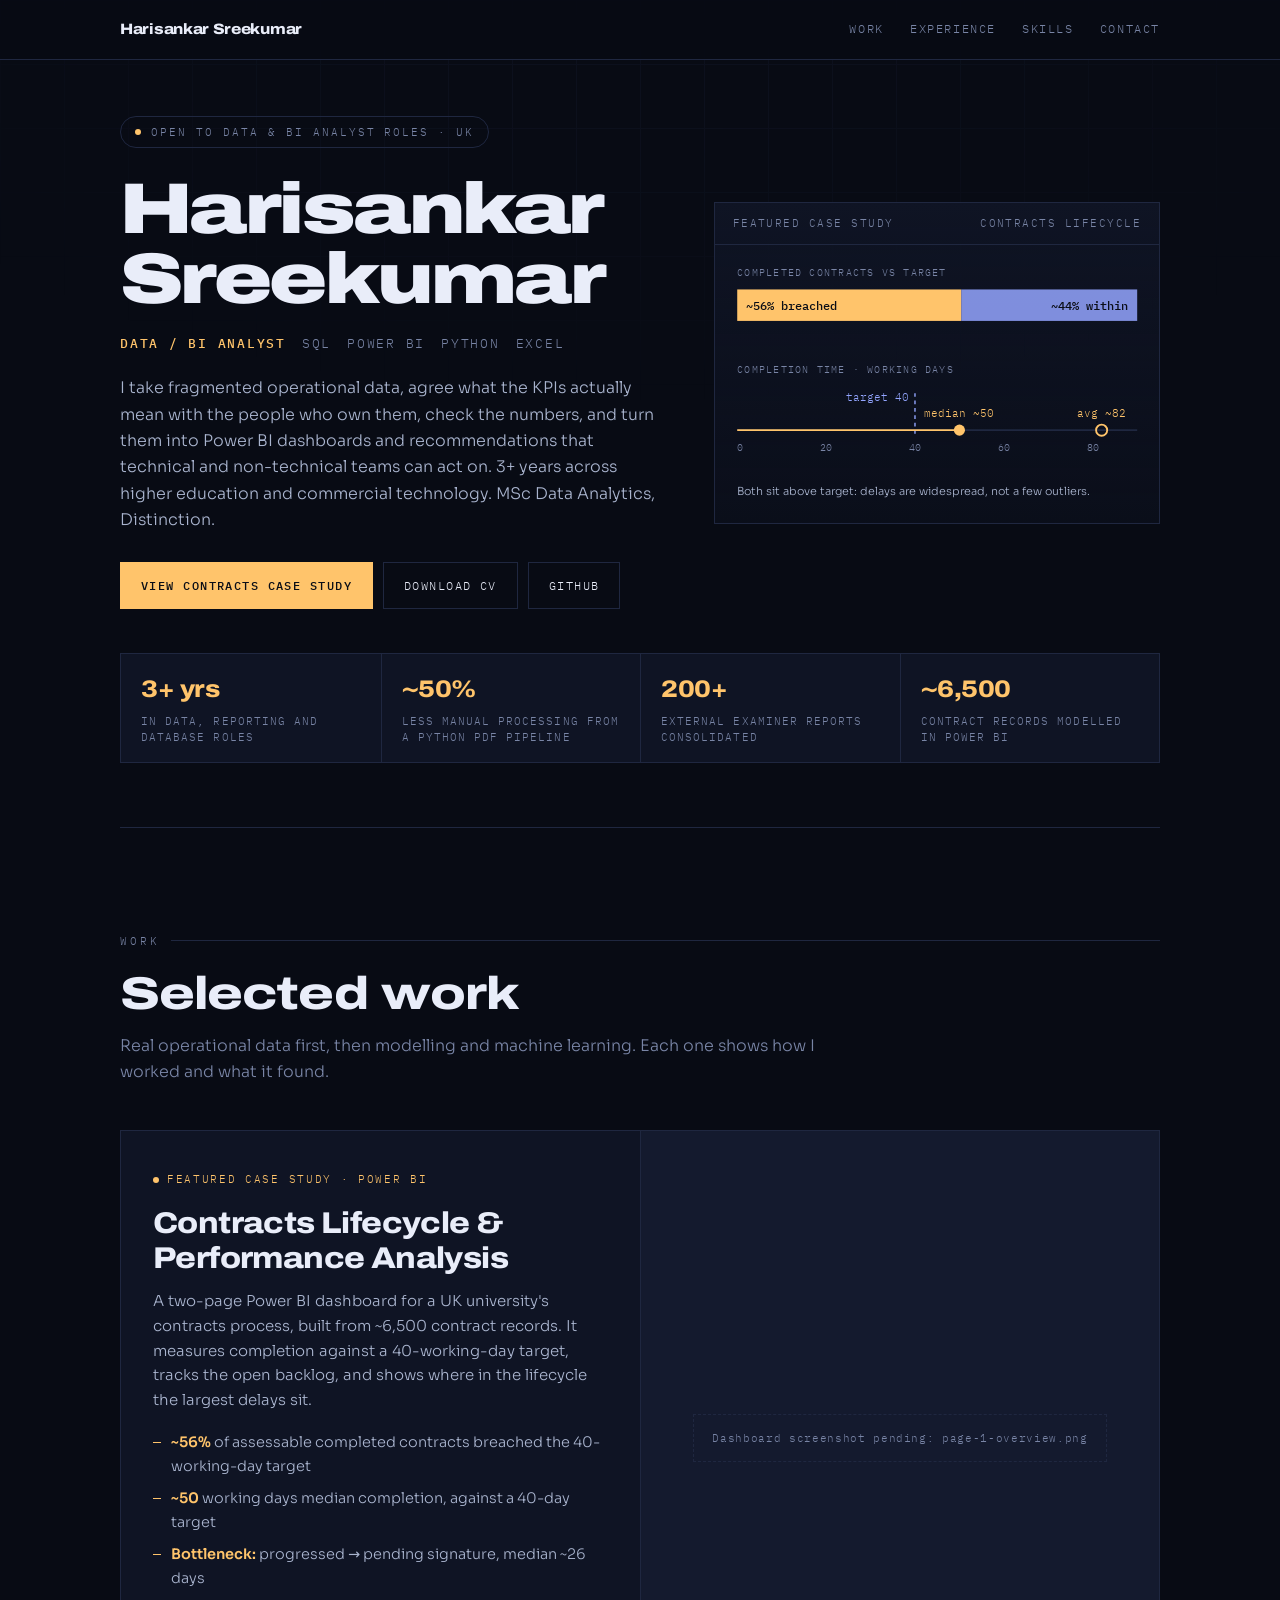
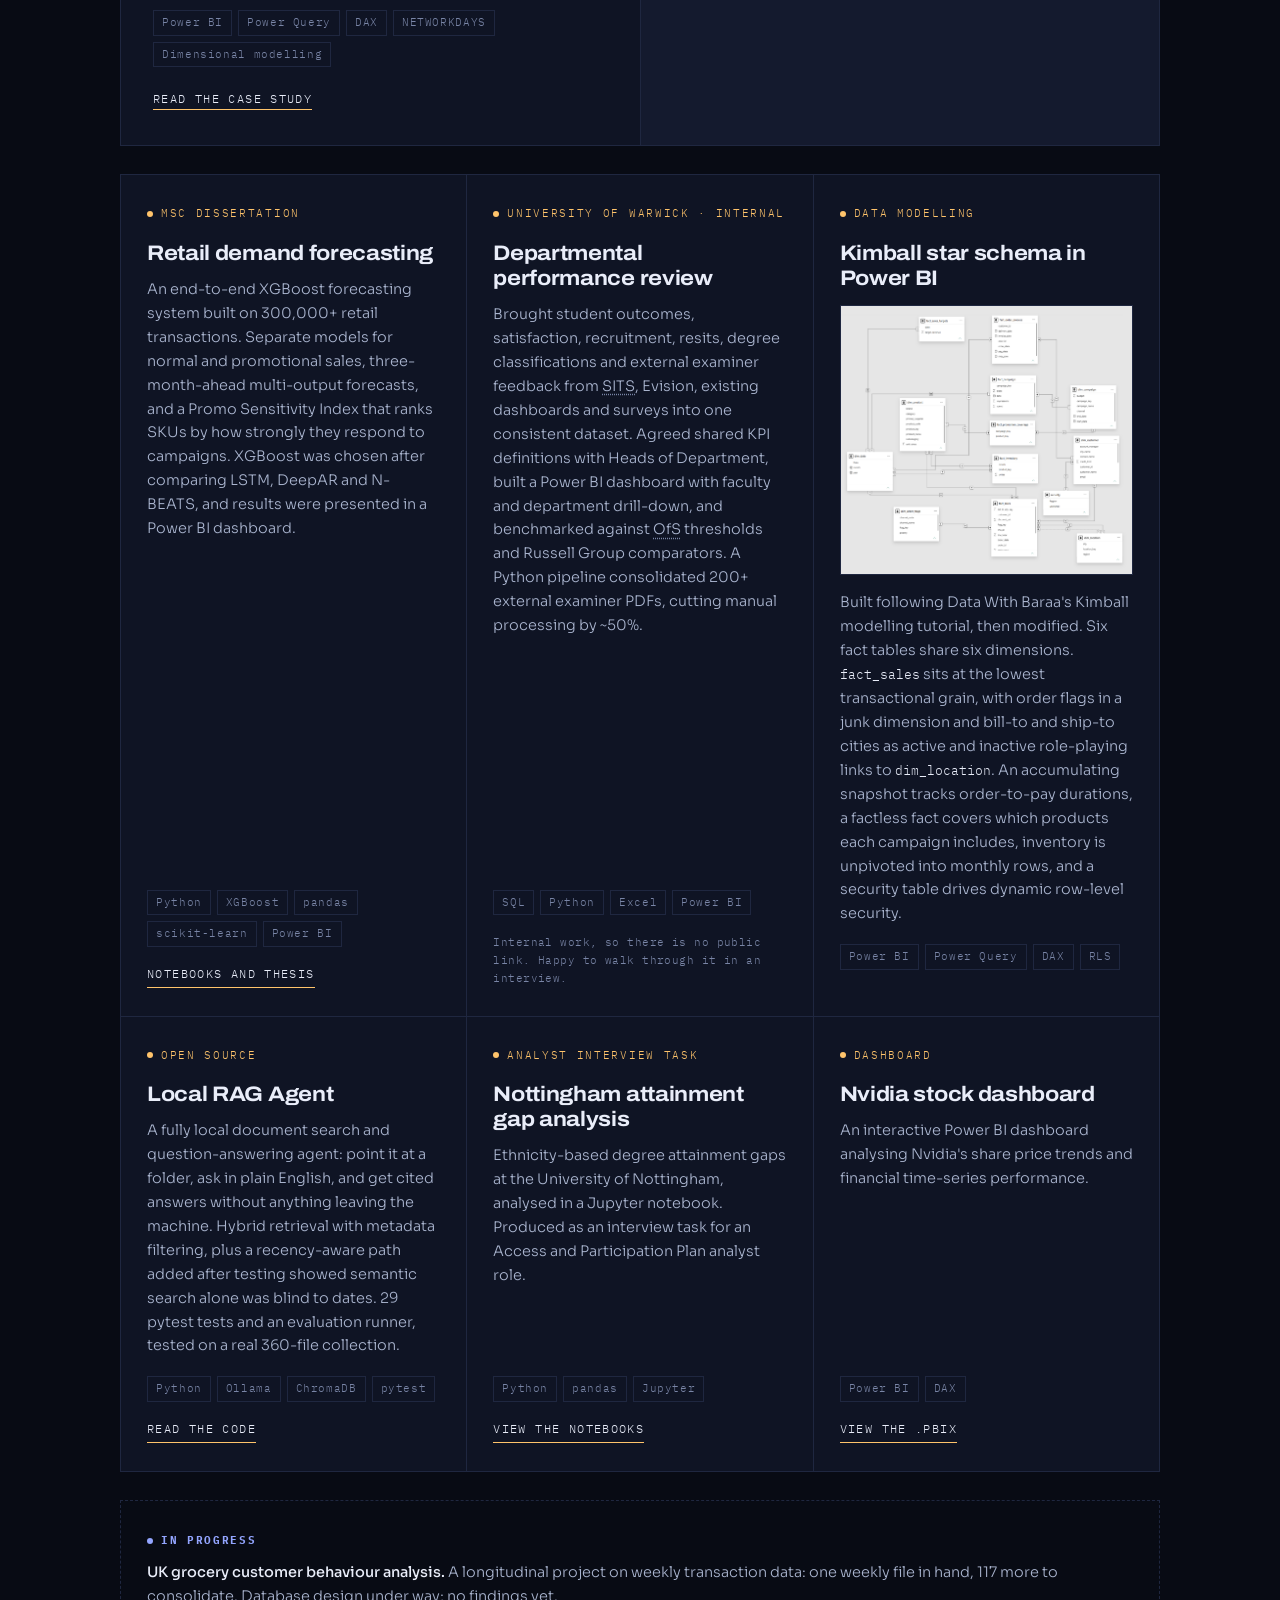
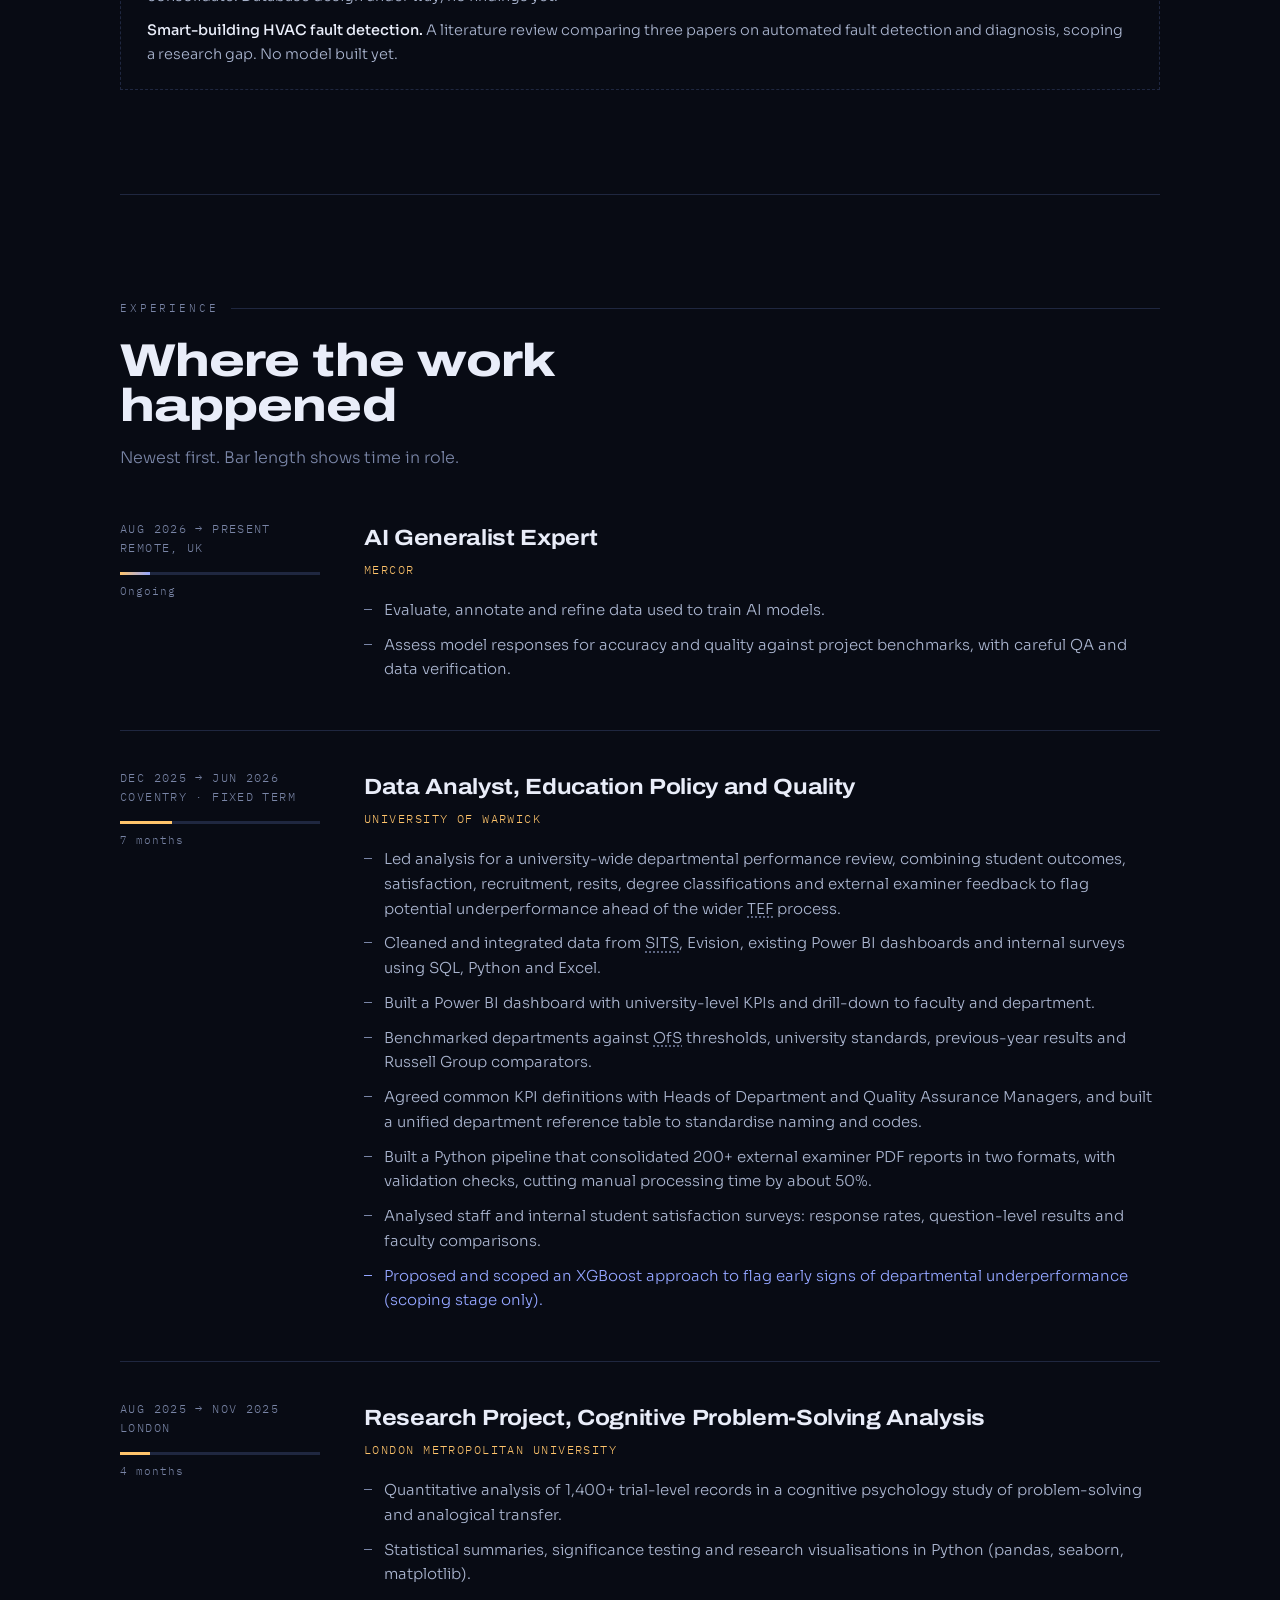
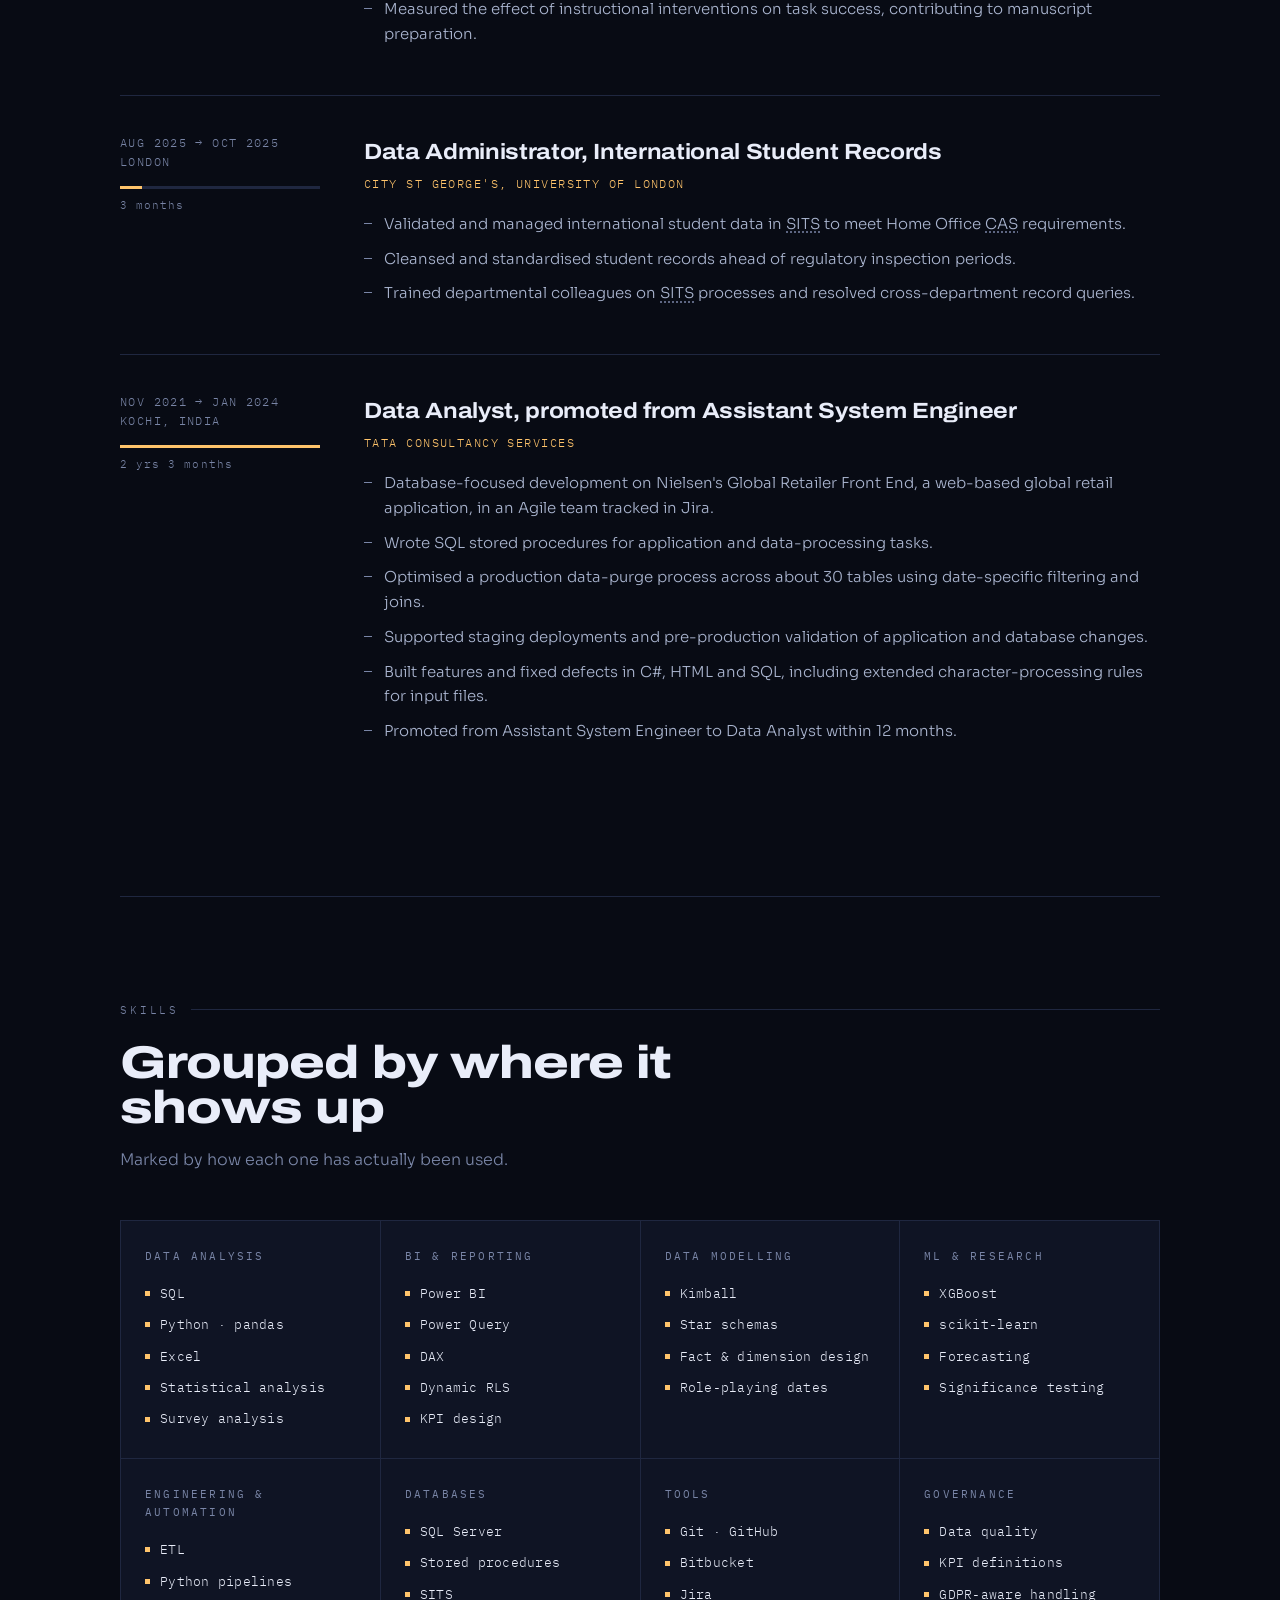
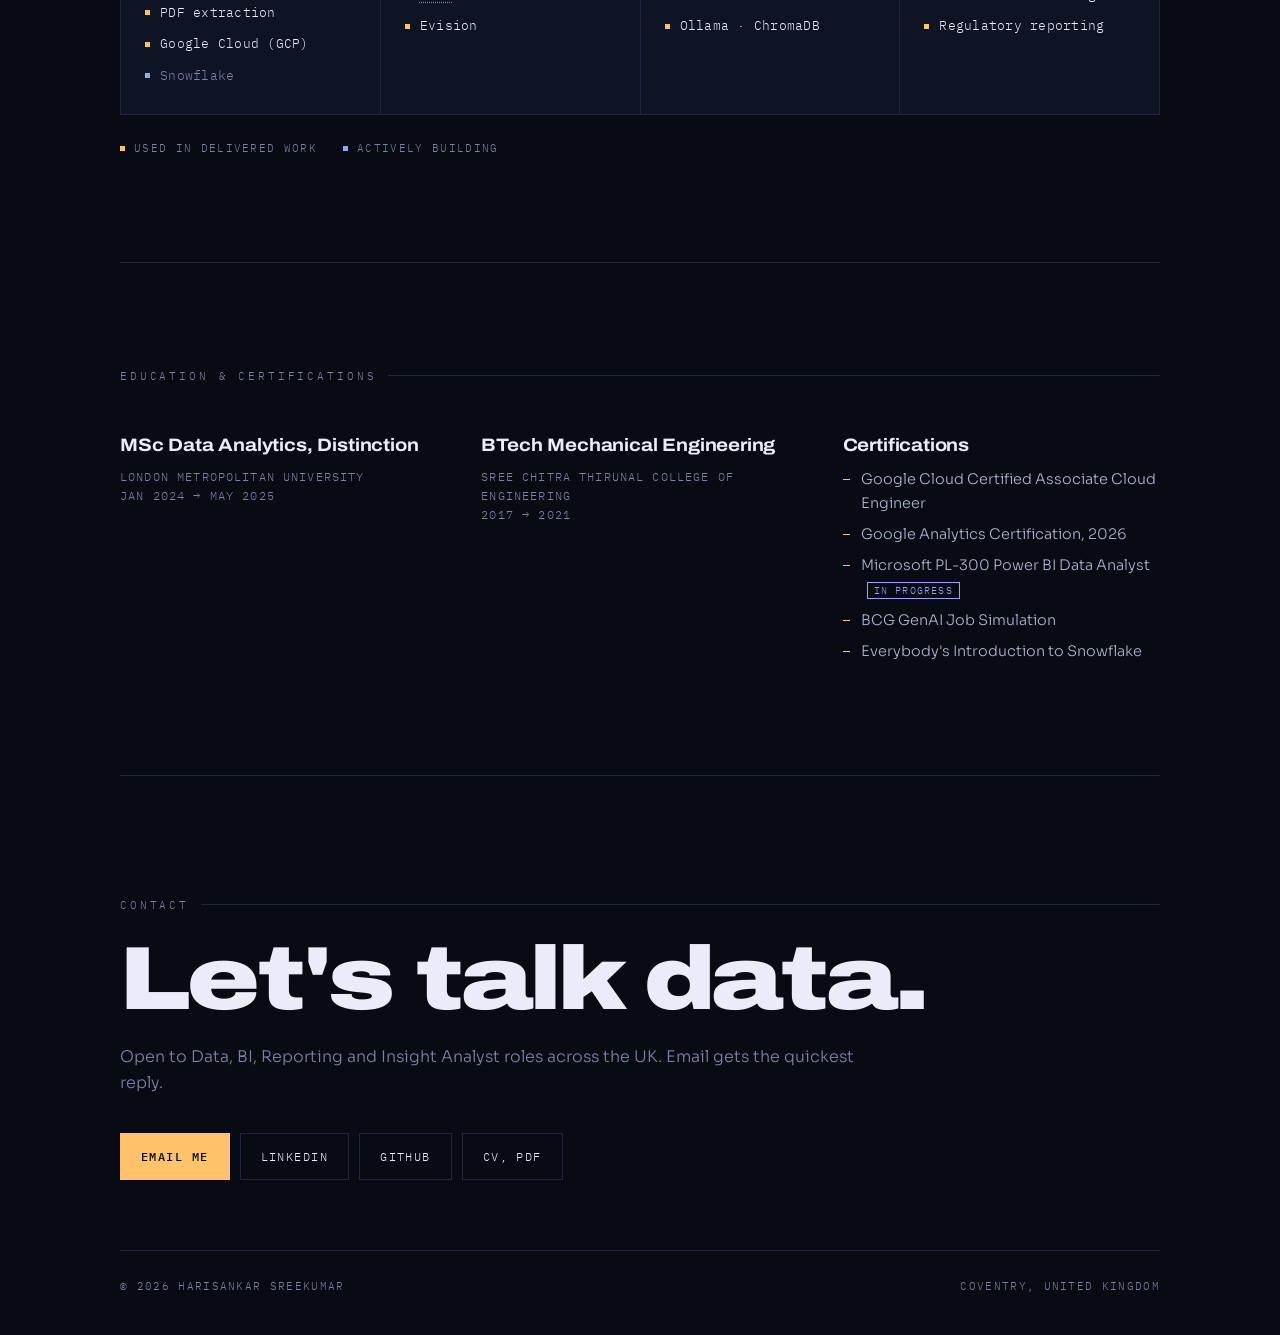
==== commit 94fde54d: "Add real Kimball model screenshot; correct SITS expansion Co-Authored-By: Claude Opus 5.5 <noreply@a" ====
--- a/index.html
+++ b/index.html
@@ -58,7 +58,9 @@
 .featured-shot .pending-note{display:none}
 .featured-shot.pending .pending-note{display:block;font-family:'IBM Plex Mono',monospace;font-size:11px;letter-spacing:.06em;color:var(--muted);border:1px dashed var(--line);padding:14px 18px;margin:24px}
 .projects{display:grid;grid-template-columns:repeat(3,1fr);gap:1px;background:var(--line);border:1px solid var(--line);margin-top:28px}
-.mini-schema{display:block;width:100%;height:auto;margin:2px 0 16px}
+.model-shot{display:block;margin:2px 0 16px;border:1px solid var(--line);background:#E6E6E6;cursor:zoom-in}
+.model-shot img{display:block;width:100%;height:auto}
+.model-shot:hover{border-color:var(--observed)}
 code{font-family:'IBM Plex Mono',monospace;font-size:.88em;color:var(--ink)}
 .wip{margin-top:28px;border:1px dashed var(--line);padding:22px 26px}
 .wip-h{margin-bottom:6px}
@@ -236,28 +238,19 @@
       <article class="card" data-card="review">
         <div class="flag obs"><i></i> University of Warwick · internal</div>
         <h3>Departmental performance review</h3>
-        <p>Brought student outcomes, satisfaction, recruitment, resits, degree classifications and external examiner feedback from <abbr title="Strategic Information Technology Systems: the university student records system">SITS</abbr>, Evision, existing dashboards and surveys into one consistent dataset. Agreed shared KPI definitions with Heads of Department, built a Power BI dashboard with faculty and department drill-down, and benchmarked against <abbr title="Office for Students: the higher education regulator in England">OfS</abbr> thresholds and Russell Group comparators. A Python pipeline consolidated 200+ external examiner PDFs, cutting manual processing by ~50%.</p>
+        <p>Brought student outcomes, satisfaction, recruitment, resits, degree classifications and external examiner feedback from <abbr title="Student Information &amp; Tracking System: the university student records system">SITS</abbr>, Evision, existing dashboards and surveys into one consistent dataset. Agreed shared KPI definitions with Heads of Department, built a Power BI dashboard with faculty and department drill-down, and benchmarked against <abbr title="Office for Students: the higher education regulator in England">OfS</abbr> thresholds and Russell Group comparators. A Python pipeline consolidated 200+ external examiner PDFs, cutting manual processing by ~50%.</p>
         <div class="stack"><span>SQL</span><span>Python</span><span>Excel</span><span>Power BI</span></div>
         <span class="note">Internal work, so there is no public link. Happy to walk through it in an interview.</span>
       </article>
 
       <article class="card" data-card="kimball">
-        <div class="flag prd"><i></i> Modelling practice</div>
+        <div class="flag obs"><i></i> Data modelling</div>
         <h3>Kimball star schema in Power BI</h3>
-        <!-- Owner's model screenshot to replace this diagram -->
-        <svg class="mini-schema" data-todo="kimball-screenshot" viewBox="0 0 300 96" role="img"
-          aria-label="Sketch of the tables in the model: fact_sales, dim_order_flags, dim_date, an accumulating snapshot fact and a factless fact. To be replaced with a screenshot of the actual model.">
-          <g font-family="IBM Plex Mono, monospace" font-size="9.5" text-anchor="middle">
-            <rect x="100" y="8" width="100" height="24" fill="var(--panel-2)" stroke="var(--observed)"/>
-            <text x="150" y="24" fill="var(--observed)">fact_sales</text>
-            <rect x="4" y="40" width="96" height="22" fill="var(--panel-2)" stroke="var(--line)"/><text x="52" y="55" fill="var(--ink)">dim_order_flags</text>
-            <rect x="200" y="40" width="96" height="22" fill="var(--panel-2)" stroke="var(--line)"/><text x="248" y="55" fill="var(--ink)">dim_date</text>
-            <rect x="4" y="70" width="96" height="22" fill="var(--panel-2)" stroke="var(--line)"/><text x="52" y="85" fill="var(--ink)">factless fact</text>
-            <rect x="200" y="70" width="96" height="22" fill="var(--panel-2)" stroke="var(--line)"/><text x="248" y="85" fill="var(--ink)">accum. snapshot</text>
-          </g>
-        </svg>
-        <span class="note">Sketch of the tables. A screenshot of my model will replace it.</span>
-        <p>Built following Data With Baraa's Kimball modelling tutorial, then modified. A flat OLTP export becomes a star schema: <code>fact_sales</code> at line-item grain, order flags moved into a junk dimension, an accumulating snapshot fact for order-to-pay durations, a factless fact for campaign coverage, role-playing dates and dynamic row-level security.</p>
+        <a class="model-shot" href="assets/img/kimball/model.png" aria-label="Open the full-size model diagram">
+          <img src="assets/img/kimball/model.png" width="1187" height="1093" loading="lazy"
+            alt="Power BI model view: six fact tables (fact_sales, fact_order_process, fact_campaign, fact_promotion_coverage, fact_inventory, fact_sales_targets) around dim_date, dim_product, dim_customer, dim_campaign, dim_order_flags and dim_location, plus a security table for row-level security.">
+        </a>
+        <p>Built following Data With Baraa's Kimball modelling tutorial, then modified. Six fact tables share six dimensions. <code>fact_sales</code> sits at the lowest transactional grain, with order flags in a junk dimension and bill-to and ship-to cities as active and inactive role-playing links to <code>dim_location</code>. An accumulating snapshot tracks order-to-pay durations, a factless fact covers which products each campaign includes, inventory is unpivoted into monthly rows, and a security table drives dynamic row-level security.</p>
         <div class="stack"><span>Power BI</span><span>Power Query</span><span>DAX</span><span>RLS</span></div>
       </article>
 
@@ -329,7 +322,7 @@
           <div class="org">University of Warwick</div>
           <ul>
             <li>Led analysis for a university-wide departmental performance review, combining student outcomes, satisfaction, recruitment, resits, degree classifications and external examiner feedback to flag potential underperformance ahead of the wider <abbr title="Teaching Excellence Framework: the national assessment of teaching quality">TEF</abbr> process.</li>
-            <li>Cleaned and integrated data from <abbr title="Strategic Information Technology Systems: the university student records system">SITS</abbr>, Evision, existing Power BI dashboards and internal surveys using SQL, Python and Excel.</li>
+            <li>Cleaned and integrated data from <abbr title="Student Information &amp; Tracking System: the university student records system">SITS</abbr>, Evision, existing Power BI dashboards and internal surveys using SQL, Python and Excel.</li>
             <li>Built a Power BI dashboard with university-level KPIs and drill-down to faculty and department.</li>
             <li>Benchmarked departments against <abbr title="Office for Students: the higher education regulator in England">OfS</abbr> thresholds, university standards, previous-year results and Russell Group comparators.</li>
             <li>Agreed common KPI definitions with Heads of Department and Quality Assurance Managers, and built a unified department reference table to standardise naming and codes.</li>
@@ -367,9 +360,9 @@
           <h3>Data Administrator, International Student Records</h3>
           <div class="org">City St George's, University of London</div>
           <ul>
-            <li>Validated and managed international student data in <abbr title="Strategic Information Technology Systems: the university student records system">SITS</abbr> to meet Home Office <abbr title="Confirmation of Acceptance for Studies">CAS</abbr> requirements.</li>
+            <li>Validated and managed international student data in <abbr title="Student Information &amp; Tracking System: the university student records system">SITS</abbr> to meet Home Office <abbr title="Confirmation of Acceptance for Studies">CAS</abbr> requirements.</li>
             <li>Cleansed and standardised student records ahead of regulatory inspection periods.</li>
-            <li>Trained departmental colleagues on <abbr title="Strategic Information Technology Systems: the university student records system">SITS</abbr> processes and resolved cross-department record queries.</li>
+            <li>Trained departmental colleagues on <abbr title="Student Information &amp; Tracking System: the university student records system">SITS</abbr> processes and resolved cross-department record queries.</li>
           </ul>
         </div>
       </article>
@@ -414,7 +407,7 @@
       <section><h4>Engineering &amp; automation</h4><ul>
         <li><i></i>ETL</li><li><i></i>Python pipelines</li><li><i></i>PDF extraction</li><li><i></i>Google Cloud (GCP)</li><li class="b"><i></i>Snowflake</li></ul></section>
       <section><h4>Databases</h4><ul>
-        <li><i></i>SQL Server</li><li><i></i>Stored procedures</li><li><i></i><abbr title="Strategic Information Technology Systems: the university student records system">SITS</abbr></li><li><i></i>Evision</li></ul></section>
+        <li><i></i>SQL Server</li><li><i></i>Stored procedures</li><li><i></i><abbr title="Student Information &amp; Tracking System: the university student records system">SITS</abbr></li><li><i></i>Evision</li></ul></section>
       <section><h4>Tools</h4><ul>
         <li><i></i>Git · GitHub</li><li><i></i>Bitbucket</li><li><i></i>Jira</li><li><i></i>Ollama · ChromaDB</li></ul></section>
       <section><h4>Governance</h4><ul>
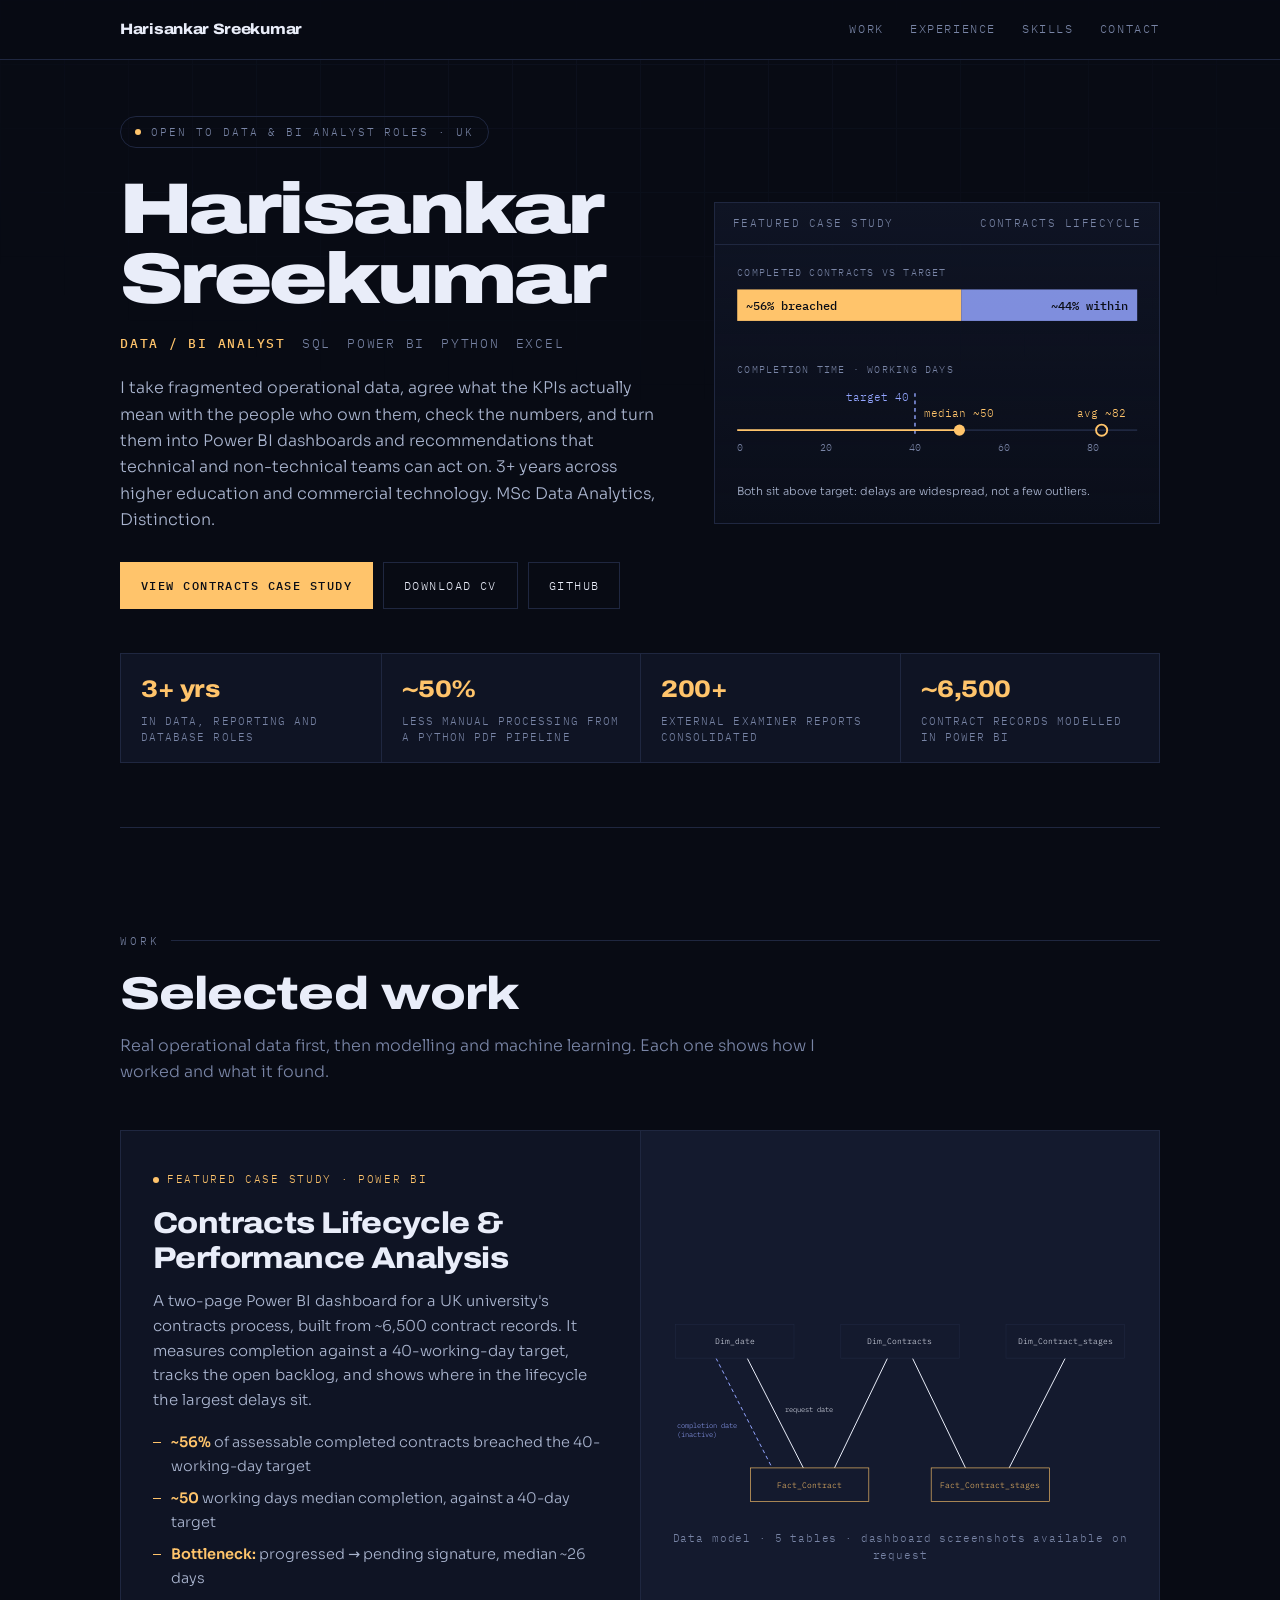
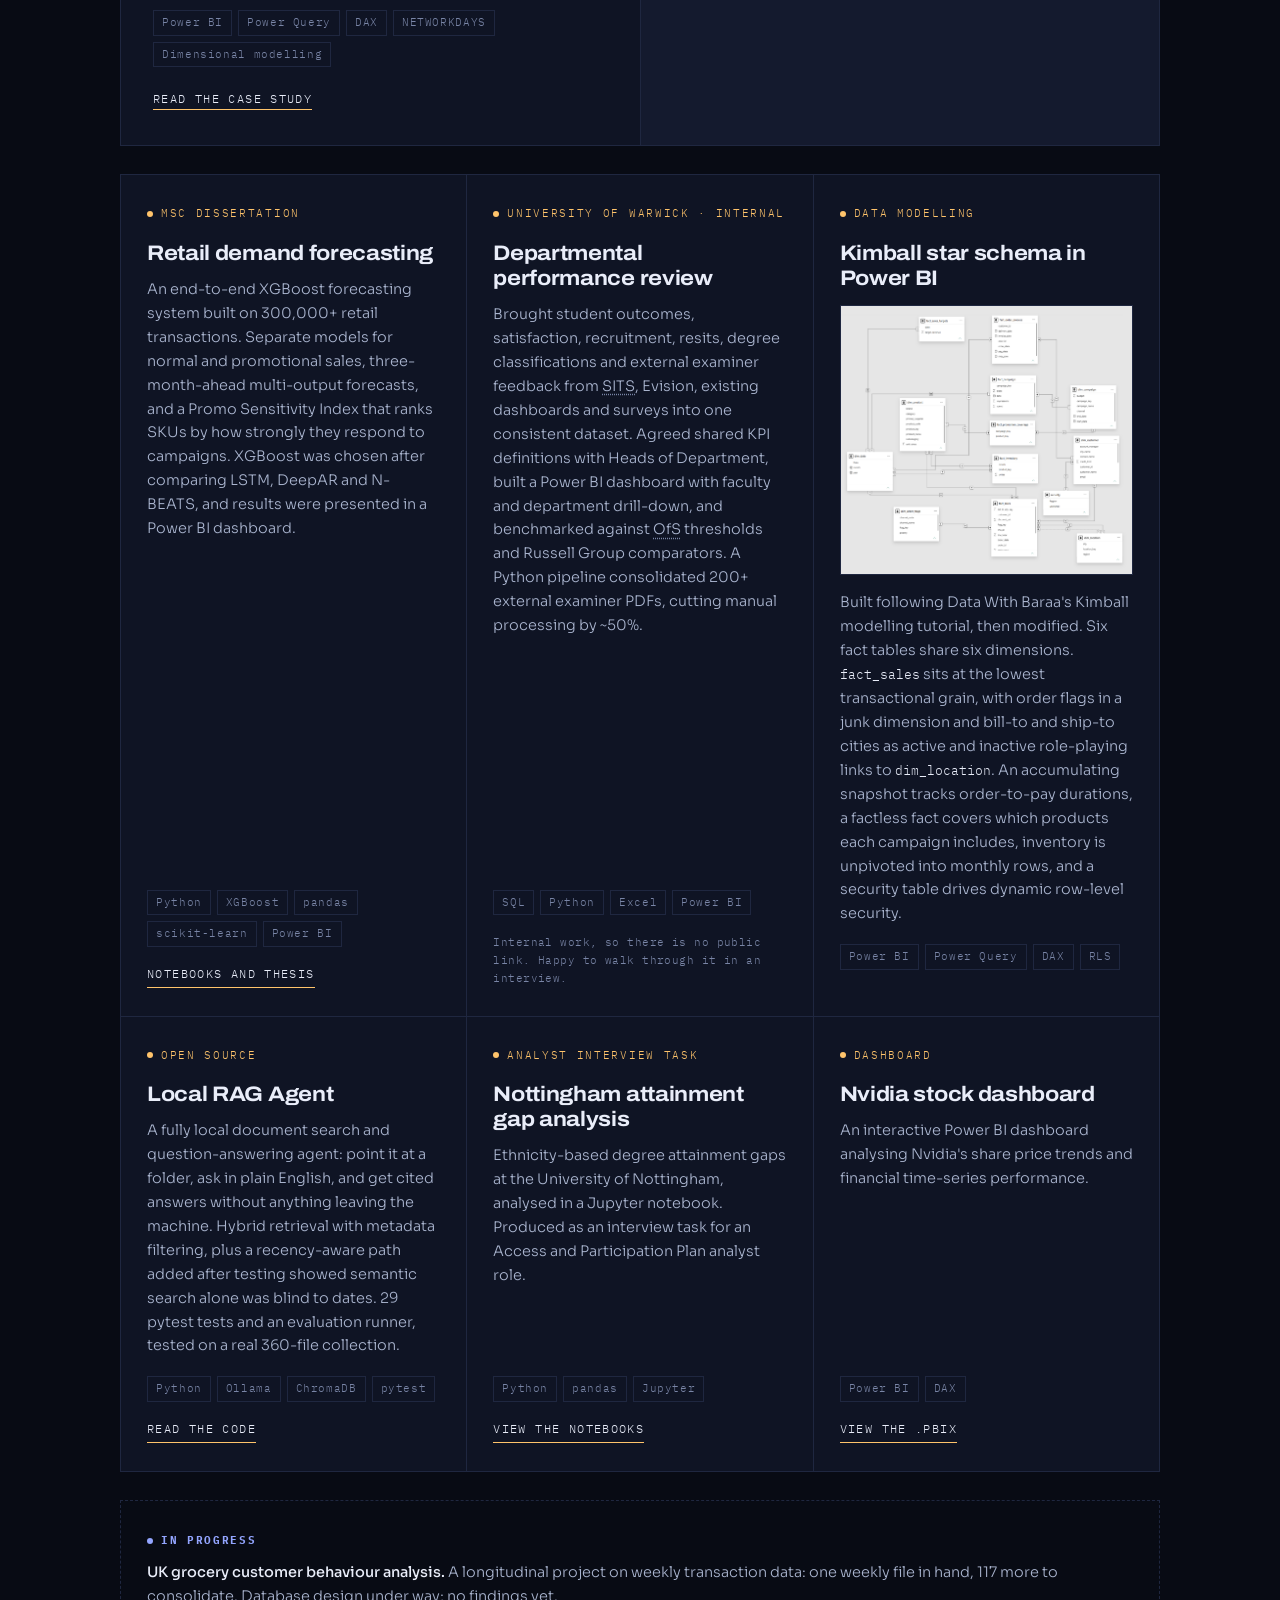
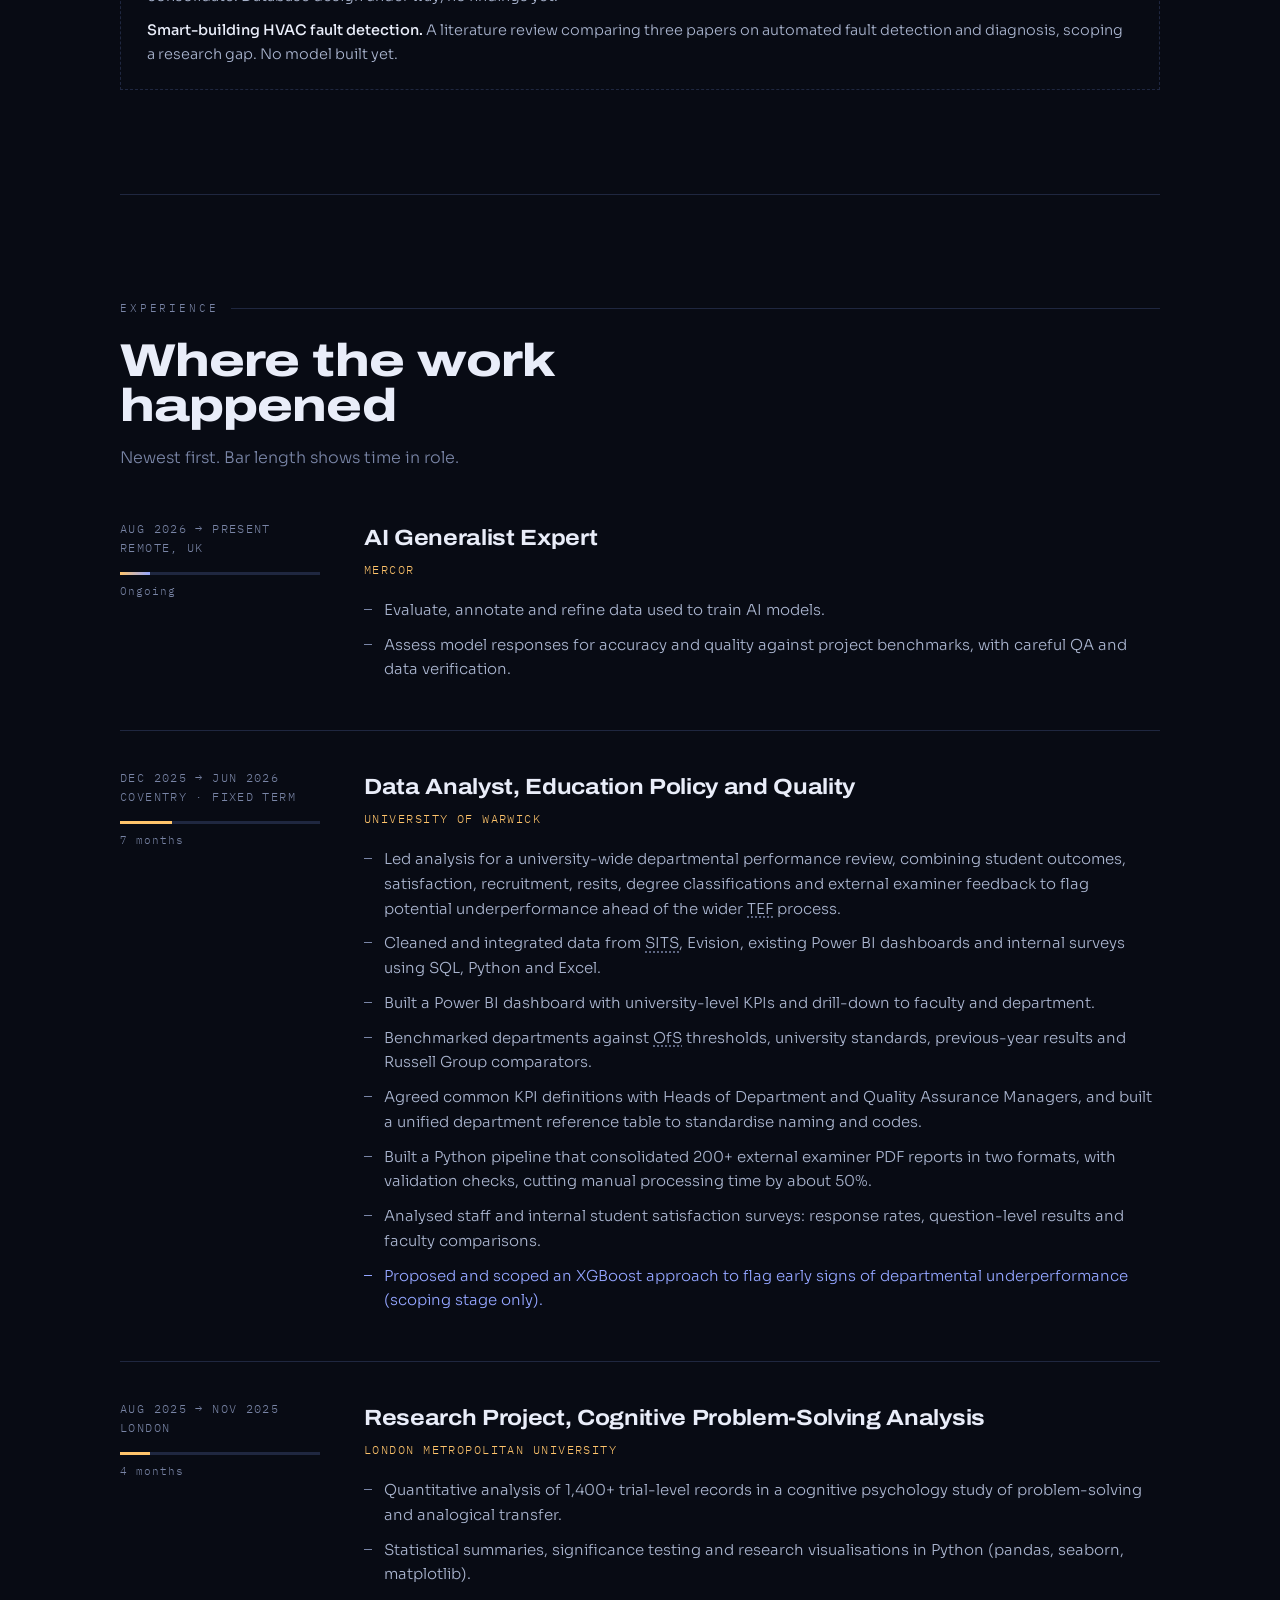
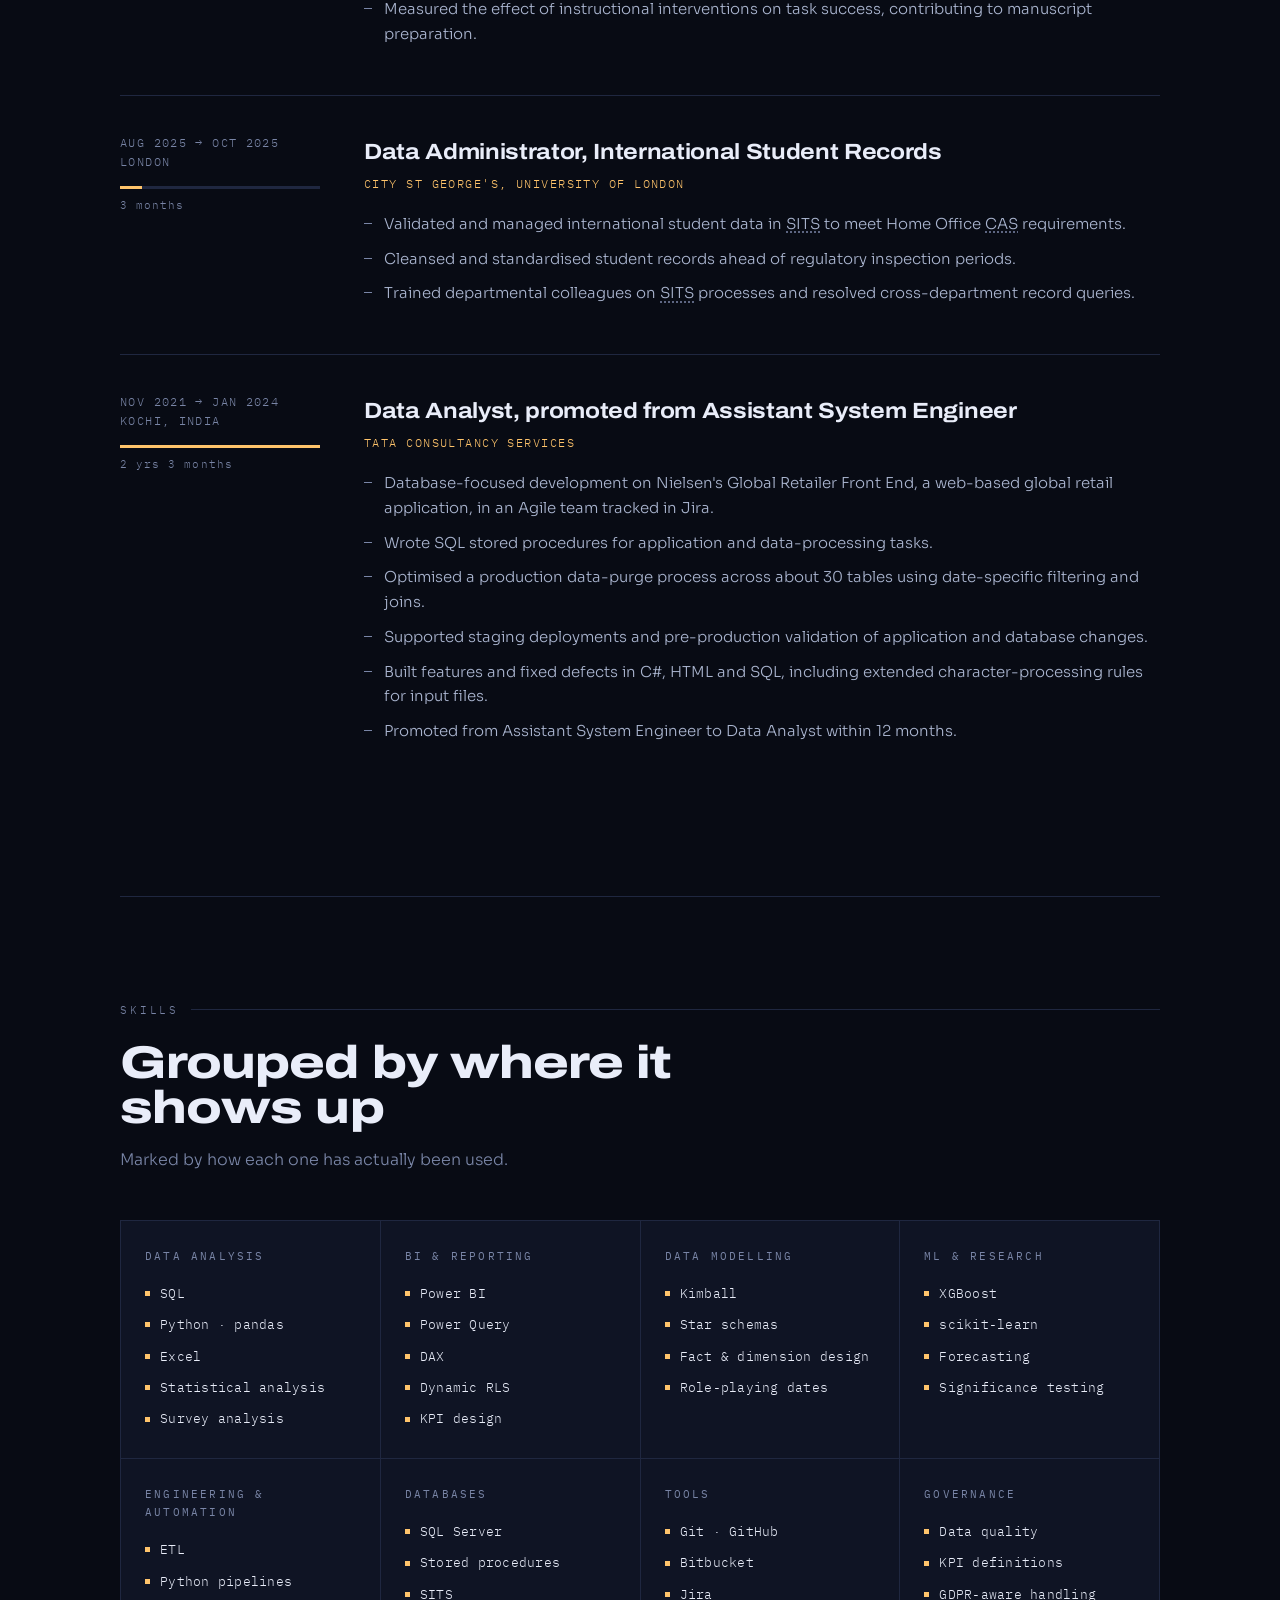
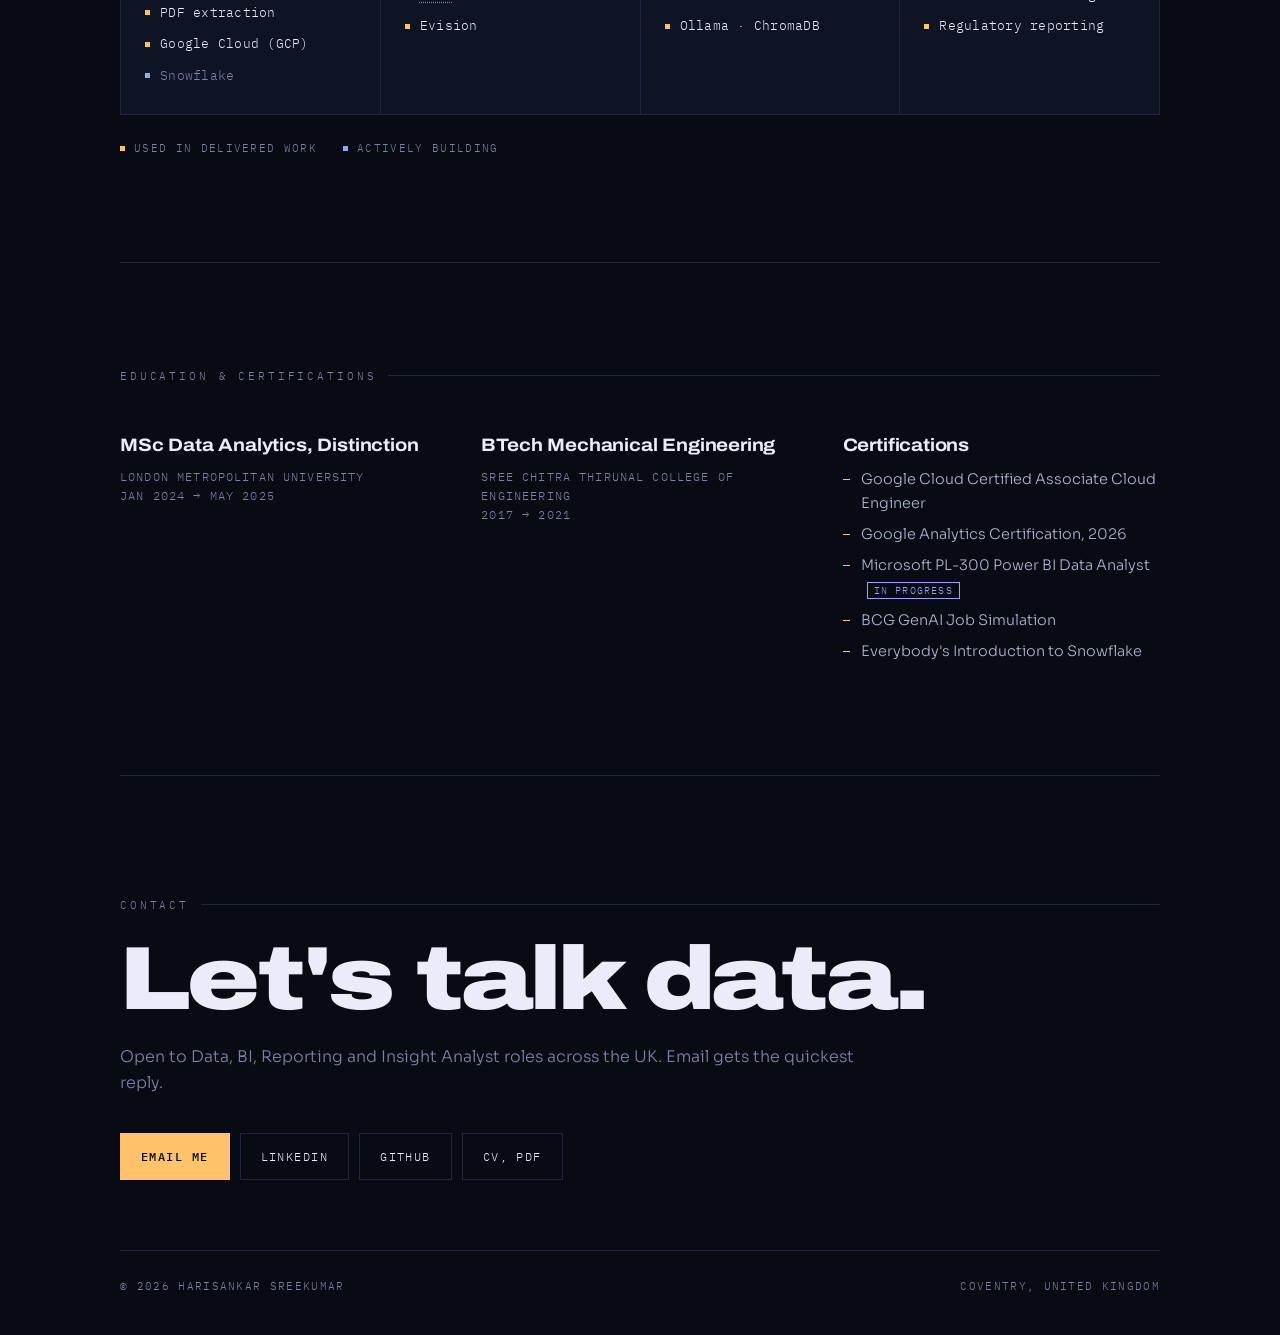
==== commit 40ca9b8a: "Recruiter-safe fallback while dashboard screenshots are pending Co-Authored-By: Claude Opus 5.5 <nor" ====
--- a/index.html
+++ b/index.html
@@ -56,7 +56,10 @@
 .featured-shot{display:flex;align-items:center;justify-content:center;border-left:1px solid var(--line);background:var(--panel-2);min-height:260px;overflow:hidden;text-decoration:none}
 .featured-shot img{width:100%;height:100%;object-fit:cover;object-position:top left;display:block}
 .featured-shot .pending-note{display:none}
-.featured-shot.pending .pending-note{display:block;font-family:'IBM Plex Mono',monospace;font-size:11px;letter-spacing:.06em;color:var(--muted);border:1px dashed var(--line);padding:14px 18px;margin:24px}
+.featured-shot.pending .pending-note{display:block;width:100%;padding:22px}
+.feat-model{display:block;width:100%;height:auto}
+.feat-model text{font-family:'IBM Plex Mono',monospace}
+.pn-cap{display:block;margin-top:12px;text-align:center;font-family:'IBM Plex Mono',monospace;font-size:10.5px;letter-spacing:.08em;color:var(--muted)}
 .projects{display:grid;grid-template-columns:repeat(3,1fr);gap:1px;background:var(--line);border:1px solid var(--line);margin-top:28px}
 .model-shot{display:block;margin:2px 0 16px;border:1px solid var(--line);background:#E6E6E6;cursor:zoom-in}
 .model-shot img{display:block;width:100%;height:auto}
@@ -222,7 +225,28 @@
       <a class="featured-shot" href="projects/contracts-lifecycle-dashboard/index.html" aria-label="Open the contracts case study">
         <img src="assets/img/contracts/page-1-overview.png" alt="Contract Performance Overview dashboard page (identifying details blurred)" loading="lazy"
           onerror="this.parentElement.classList.add('pending');this.remove()">
-        <span class="pending-note">Dashboard screenshot pending: page-1-overview.png</span>
+        <span class="pending-note"><svg class="feat-model" viewBox="0 0 760 330" role="img"
+        aria-label="Data model: Dim_date, Dim_Contracts and Dim_Contract_stages across the top; Fact_Contract and Fact_Contract_stages below. Dim_date to Fact_Contract has an active relationship on request date and an inactive one on completion date. Dim_Contracts relates to both facts. Dim_Contract_stages relates to Fact_Contract_stages. No fact-to-fact relationship.">
+        <g stroke-width="1.6" fill="none">
+          <line x1="135" y1="74" x2="225" y2="250" stroke="var(--ink)"/>
+          <line x1="85" y1="74" x2="175" y2="250" stroke="var(--predicted)" stroke-dasharray="6 5"/>
+          <line x1="360" y1="74" x2="275" y2="250" stroke="var(--ink)"/>
+          <line x1="400" y1="74" x2="485" y2="250" stroke="var(--ink)"/>
+          <line x1="645" y1="74" x2="555" y2="250" stroke="var(--ink)"/>
+        </g>
+        <g font-size="11" fill="var(--muted)">
+          <text x="196" y="160" fill="var(--ink)">request date</text>
+          <text x="22" y="186" fill="var(--predicted)">completion date</text>
+          <text x="22" y="200" fill="var(--predicted)">(inactive)</text>
+        </g>
+        <g font-size="13" text-anchor="middle">
+          <g><rect x="20" y="20" width="190" height="54" fill="var(--panel-2)" stroke="var(--line)"/><text x="115" y="52" fill="var(--ink)">Dim_date</text></g>
+          <g><rect x="285" y="20" width="190" height="54" fill="var(--panel-2)" stroke="var(--line)"/><text x="380" y="52" fill="var(--ink)">Dim_Contracts</text></g>
+          <g><rect x="550" y="20" width="190" height="54" fill="var(--panel-2)" stroke="var(--line)"/><text x="645" y="52" fill="var(--ink)">Dim_Contract_stages</text></g>
+          <g><rect x="140" y="250" width="190" height="54" fill="var(--panel-2)" stroke="var(--observed)"/><text x="235" y="282" fill="var(--observed)">Fact_Contract</text></g>
+          <g><rect x="430" y="250" width="190" height="54" fill="var(--panel-2)" stroke="var(--observed)"/><text x="525" y="282" fill="var(--observed)">Fact_Contract_stages</text></g>
+        </g>
+      </svg><span class="pn-cap">Data model · 5 tables · dashboard screenshots available on request</span></span>
       </a>
     </article>
 
